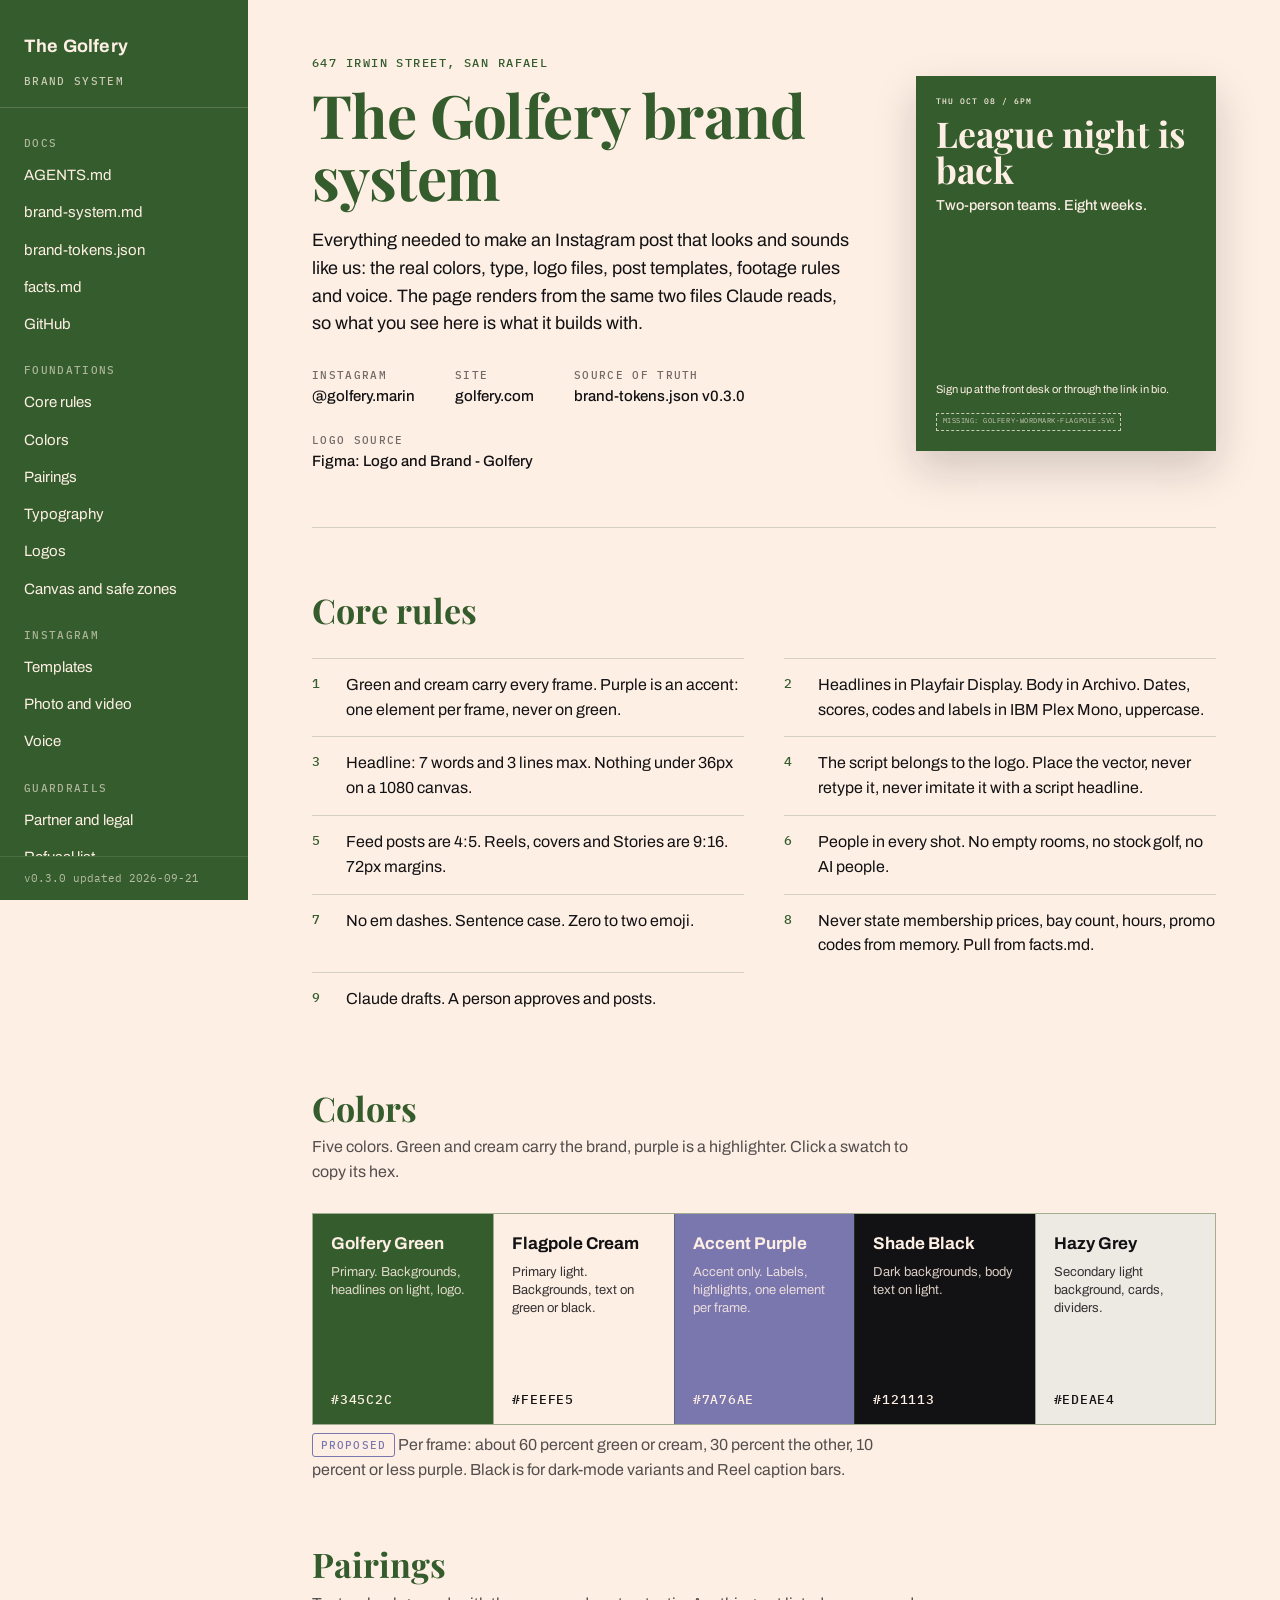
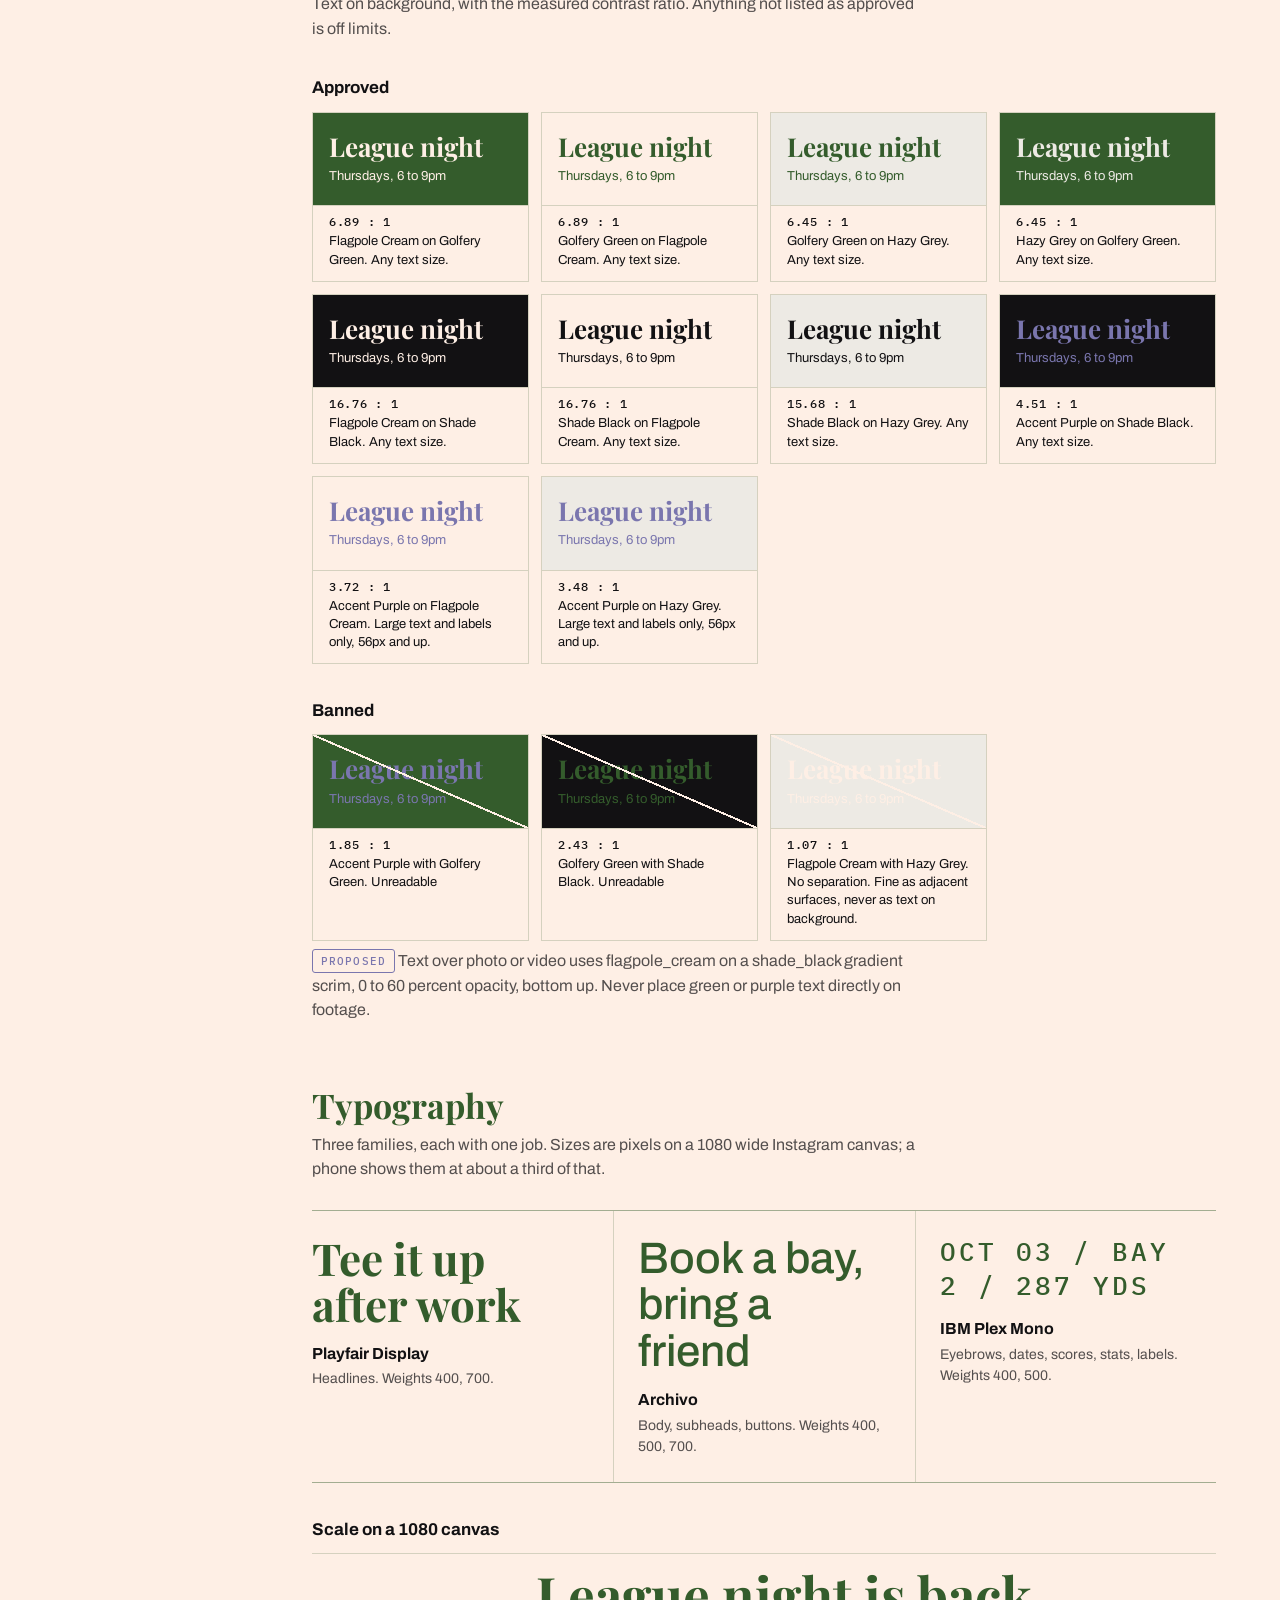
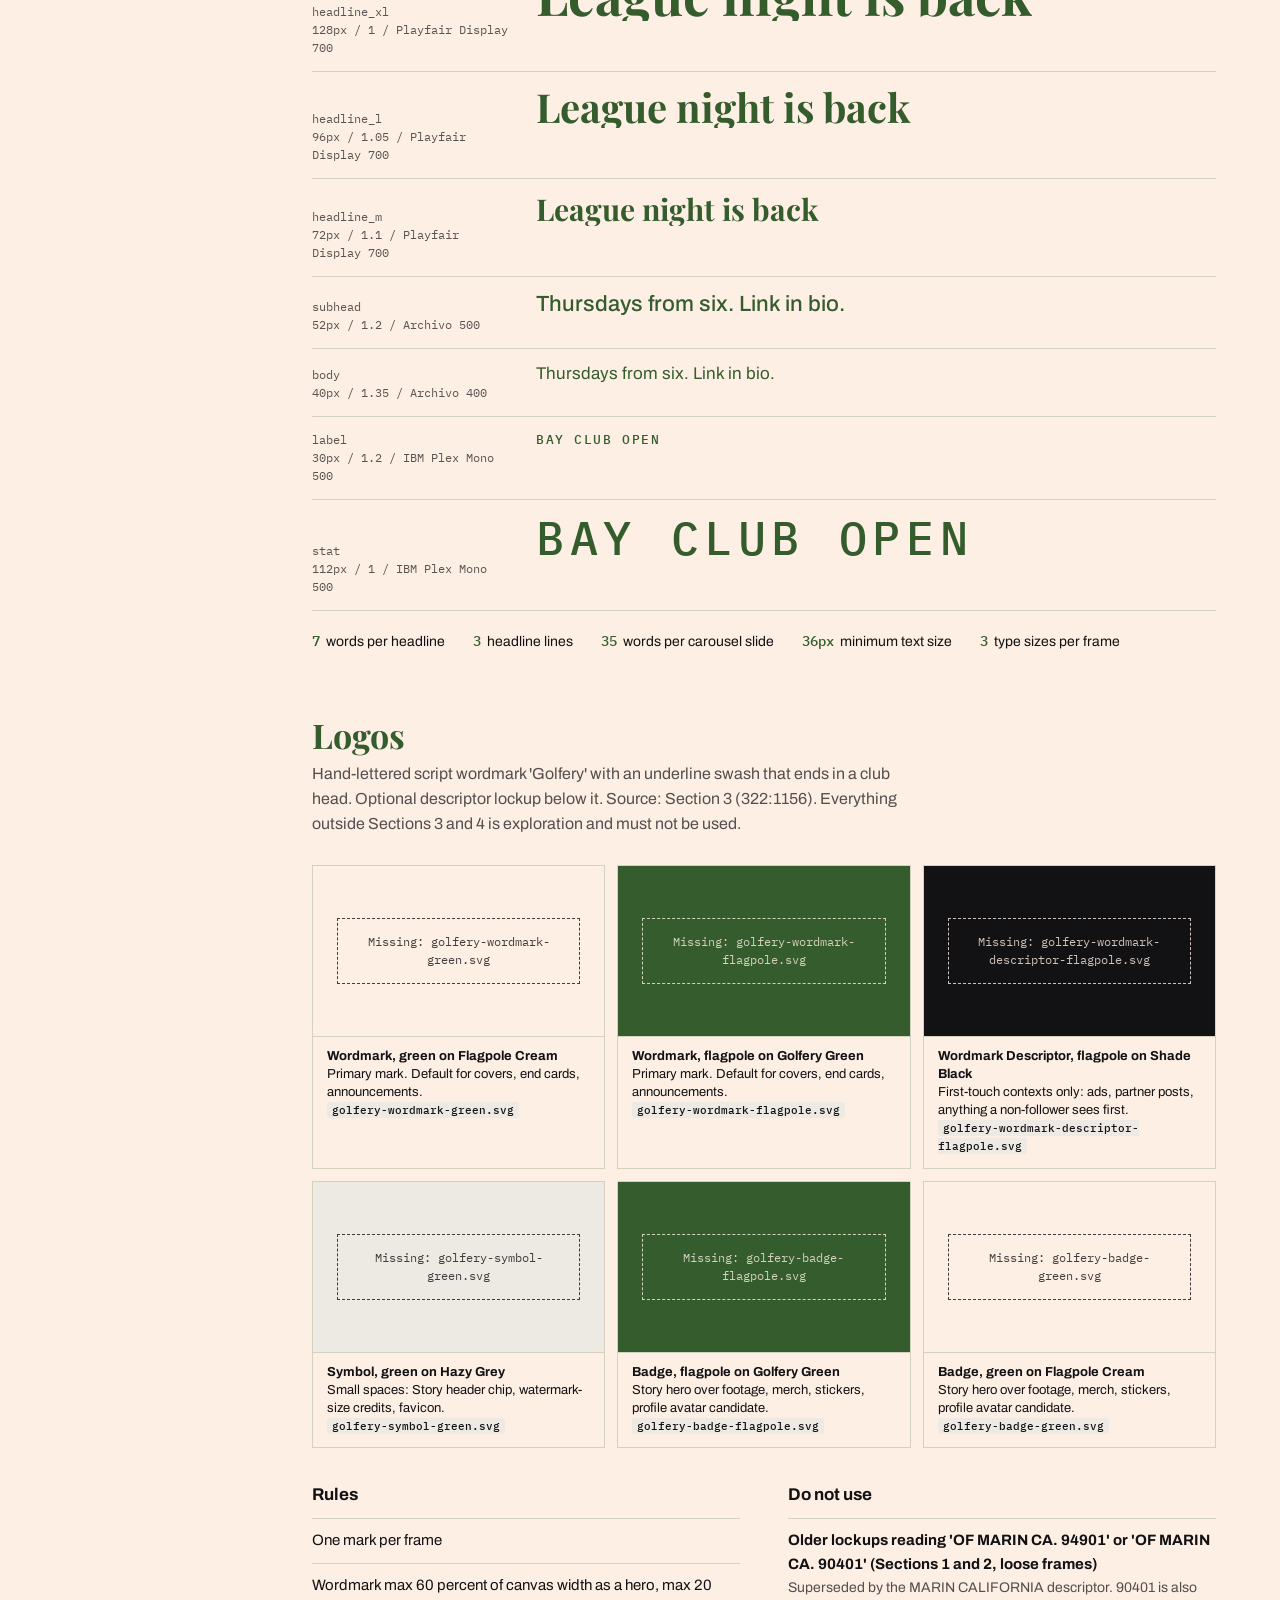
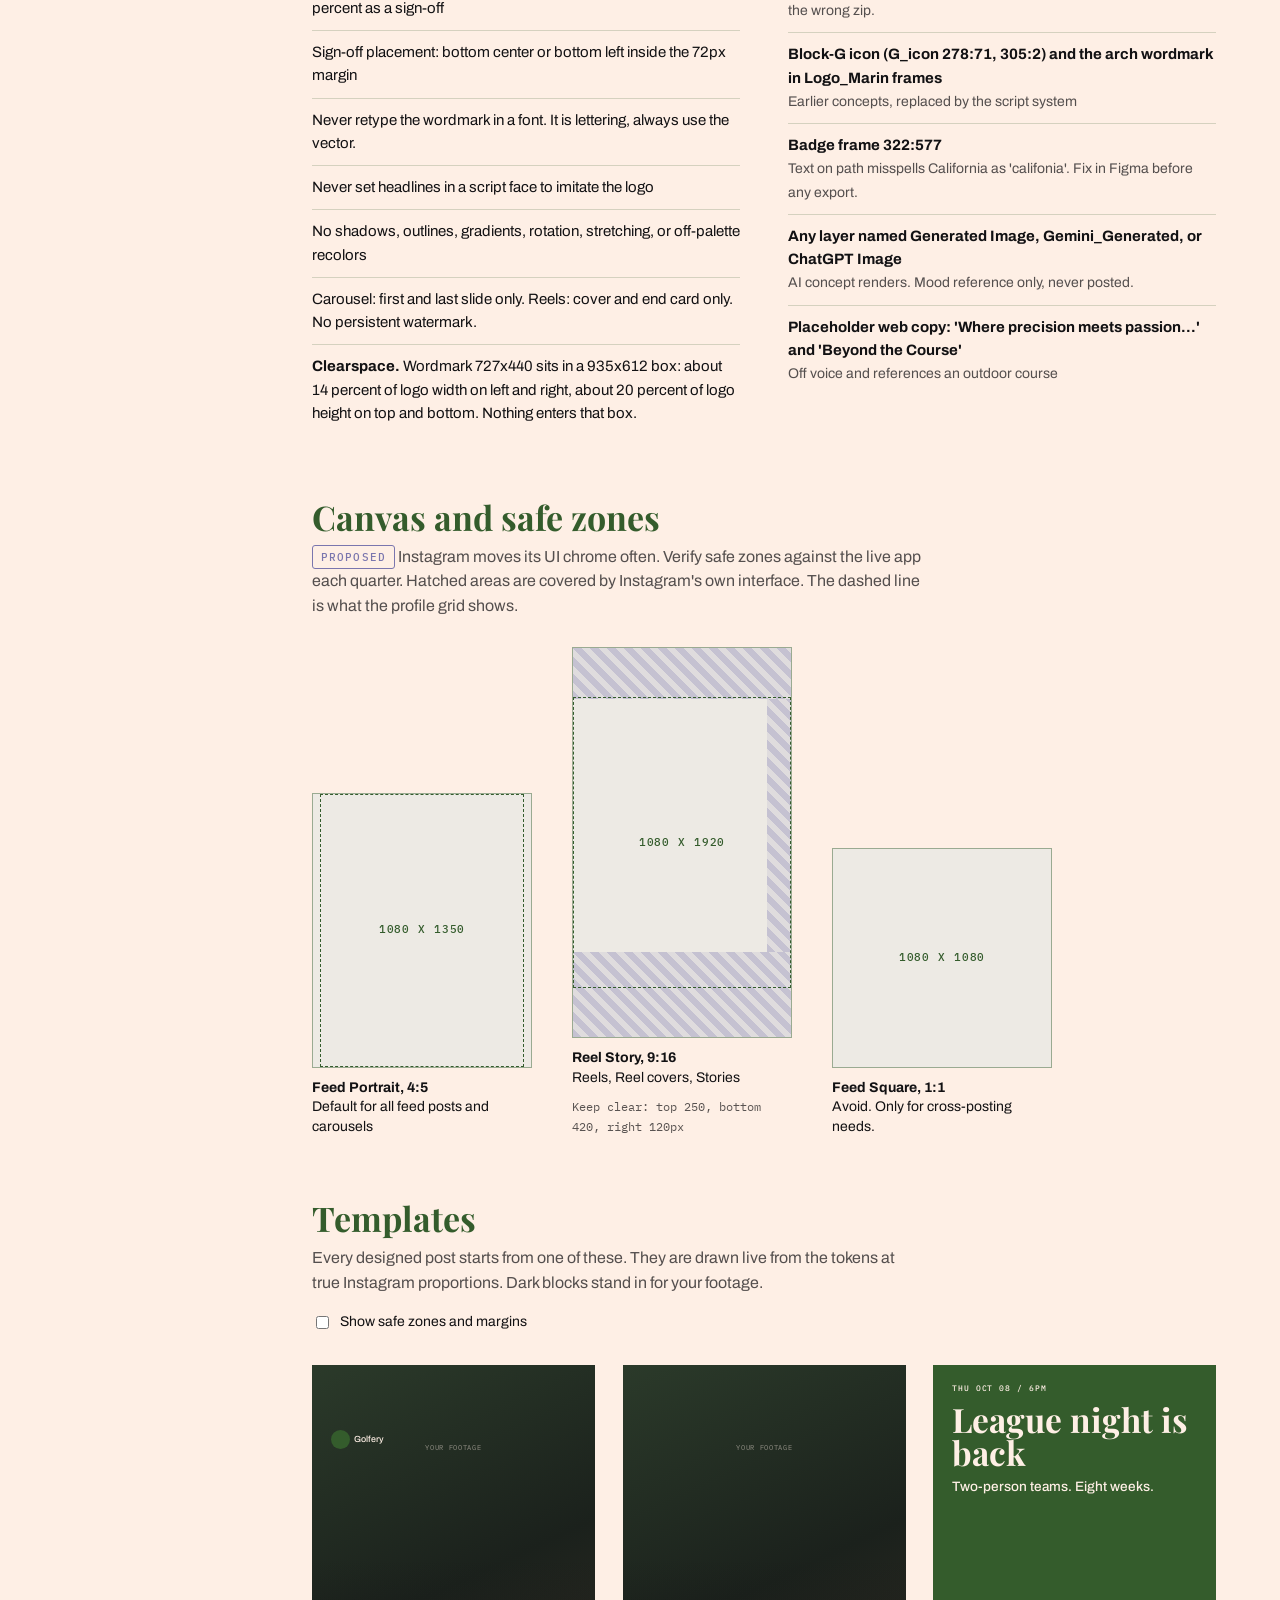
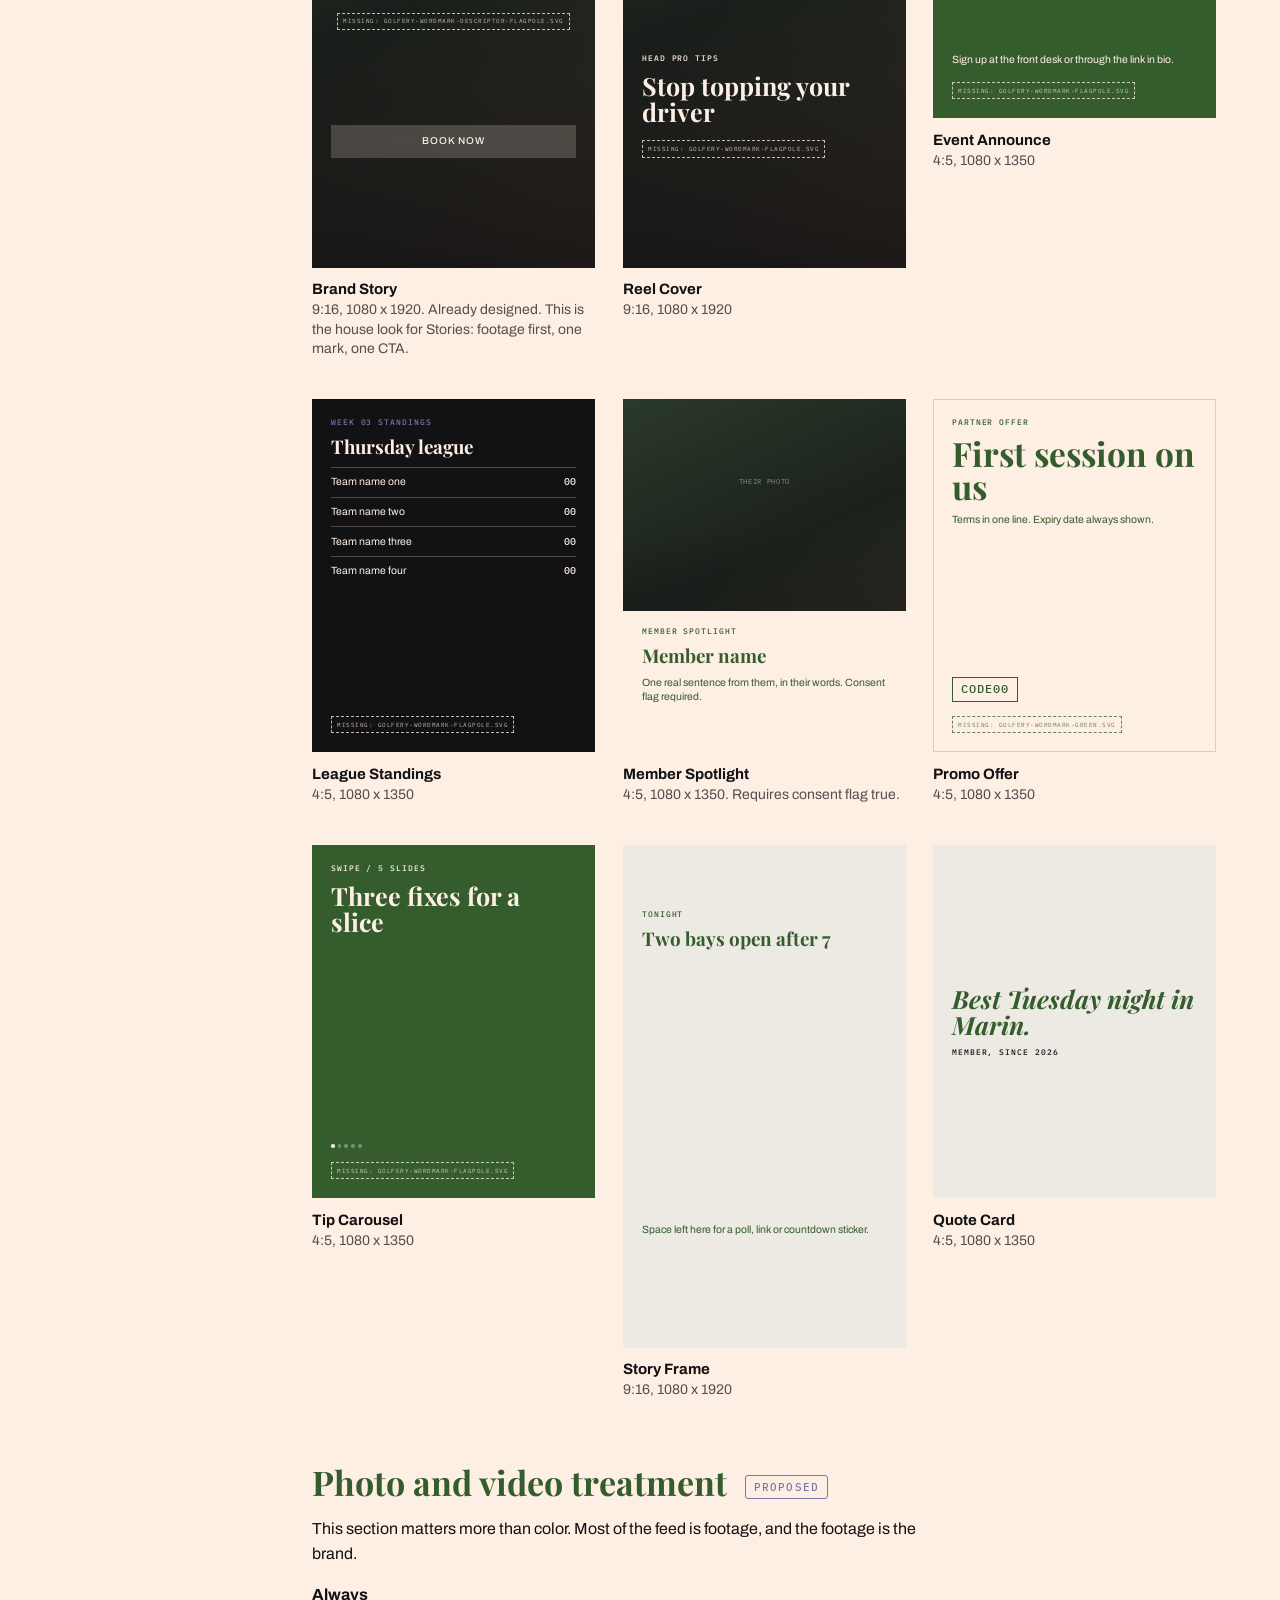
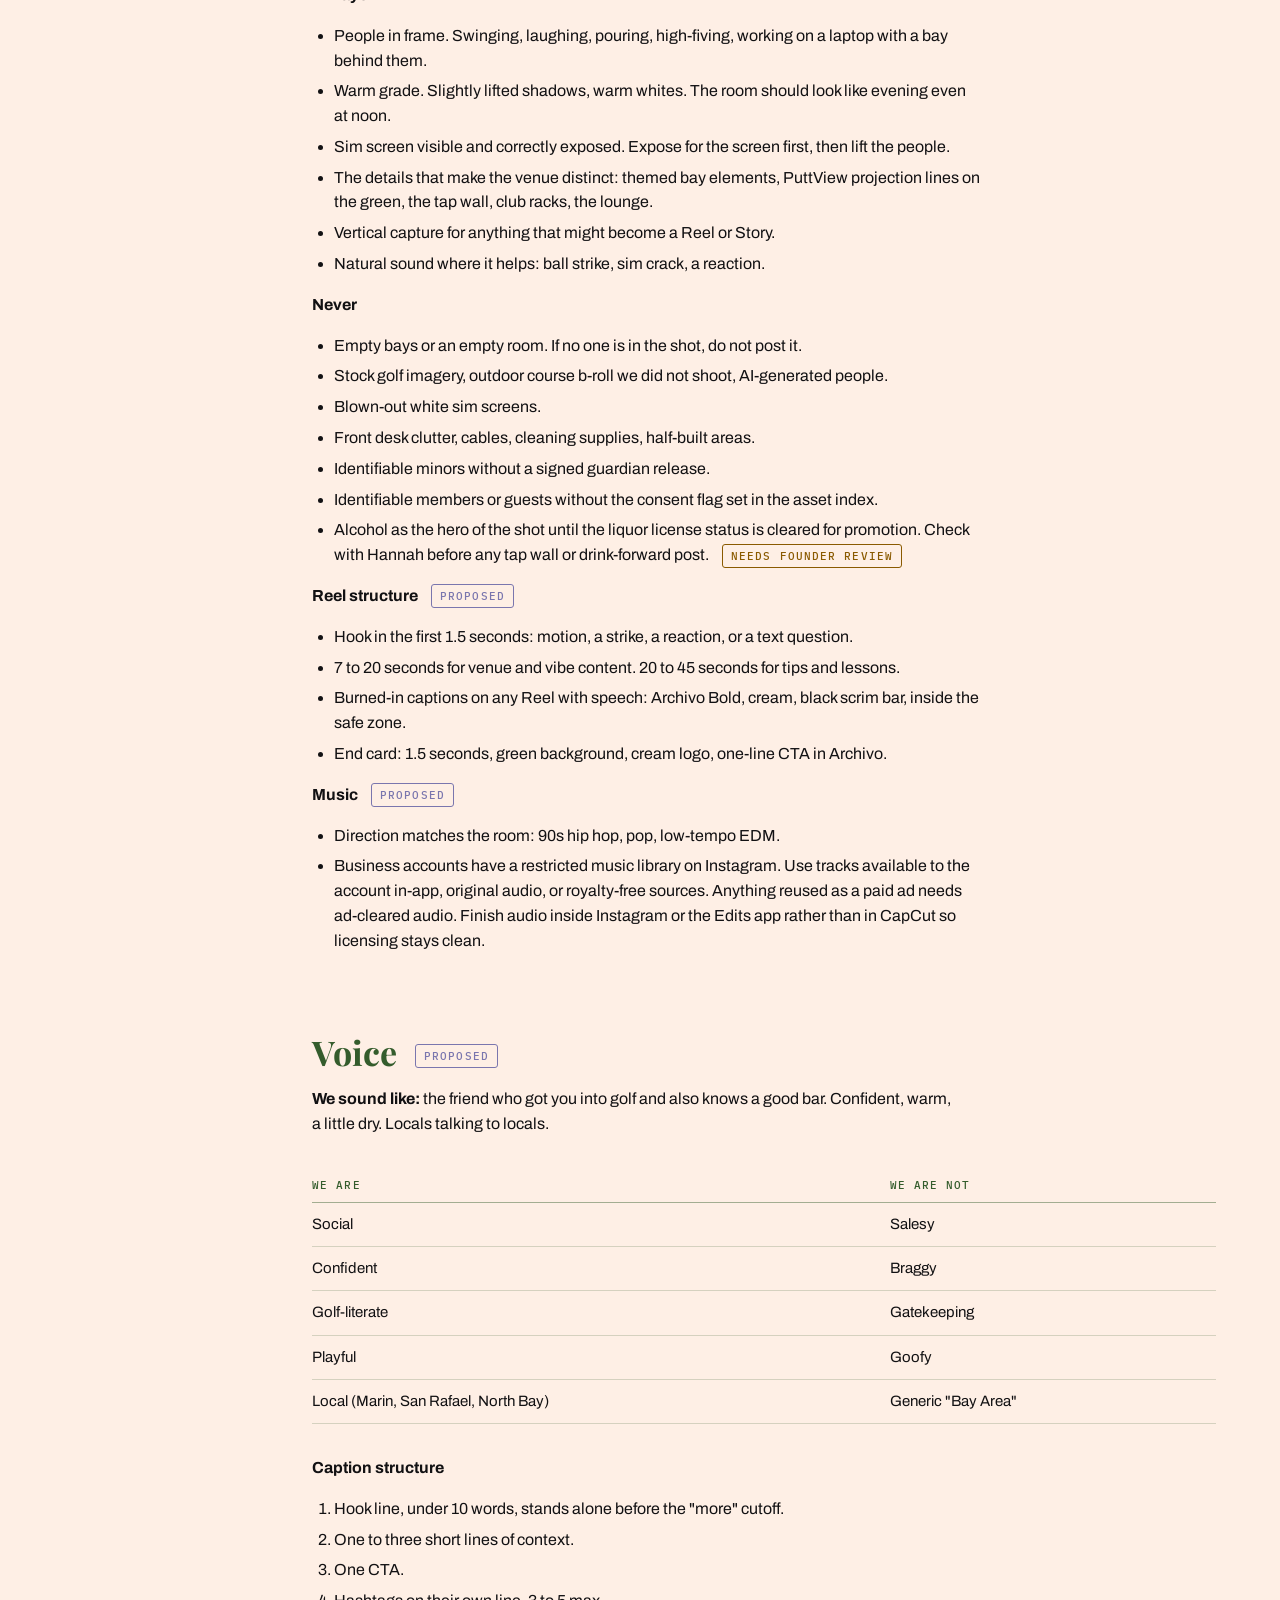
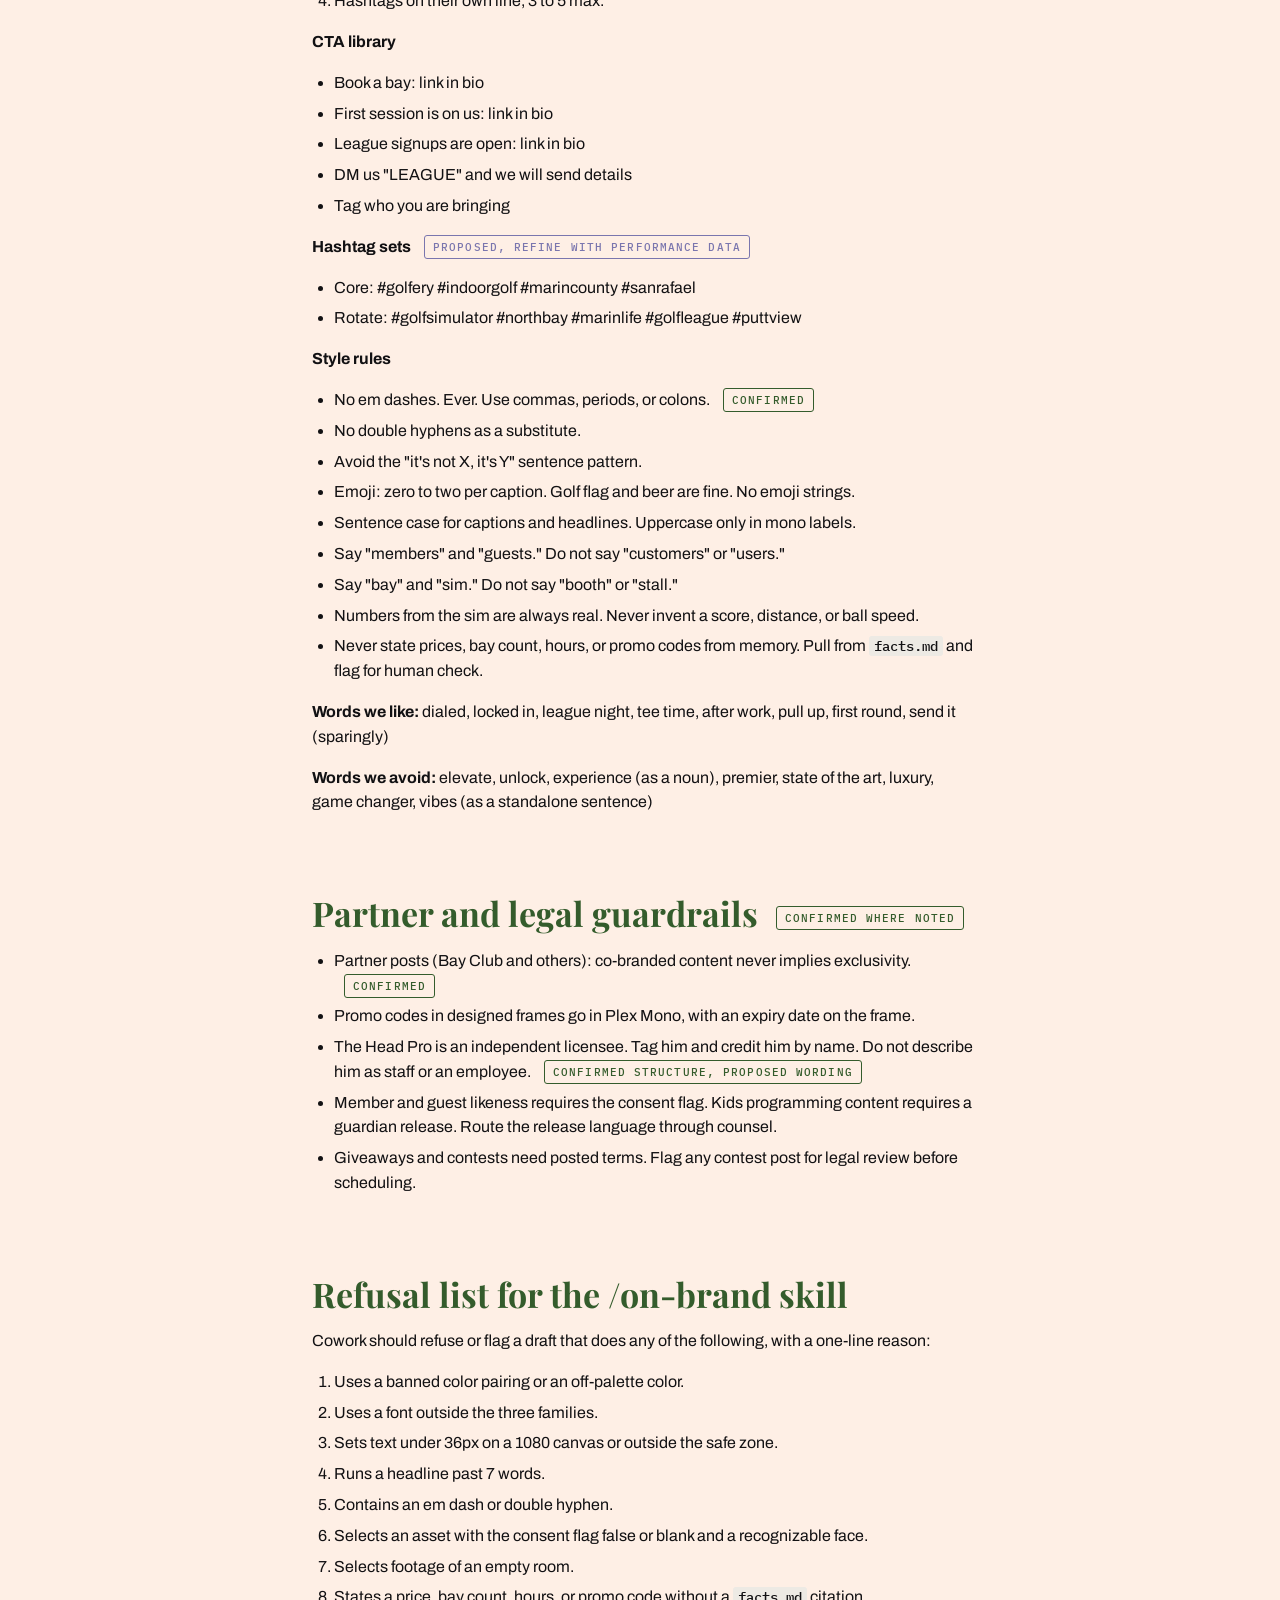
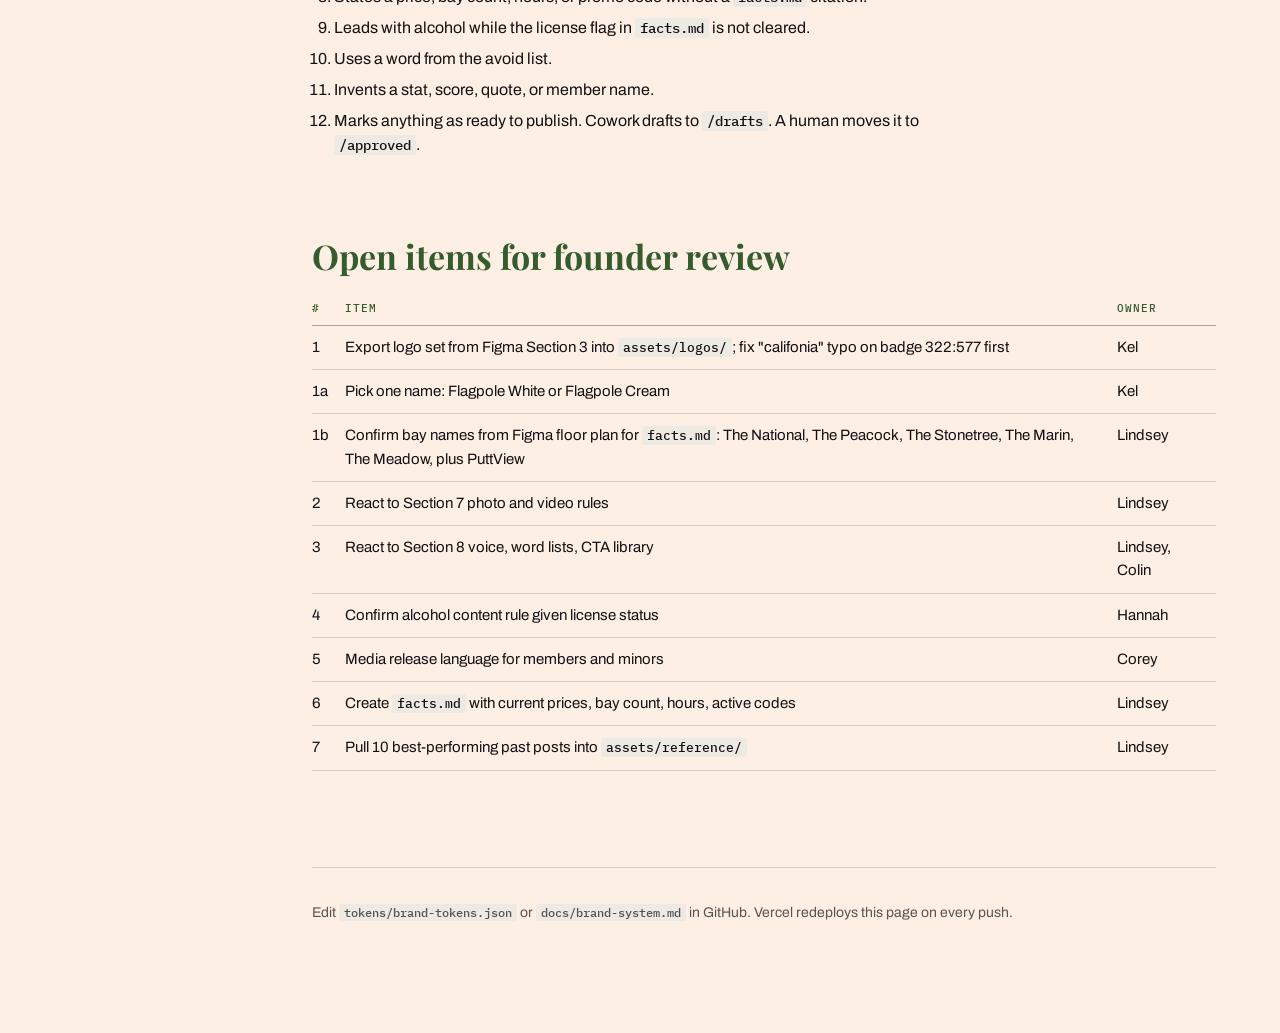
==== index.html @ f8495b66 "Add Golfery brand system site Static, no-build brand page plus the source-of-truth files it renders " ====
<!doctype html>
<html lang="en">
<head>
  <meta charset="utf-8">
  <meta name="viewport" content="width=device-width, initial-scale=1">
  <title>The Golfery Brand System</title>
  <meta name="description" content="Colors, type, logos, Instagram templates, photo rules and voice for The Golfery. Built for the team and for Claude.">
  <meta name="robots" content="noindex">
  <link rel="preconnect" href="https://fonts.googleapis.com">
  <link rel="preconnect" href="https://fonts.gstatic.com" crossorigin>
  <link href="https://fonts.googleapis.com/css2?family=Archivo:wght@400;500;700&family=IBM+Plex+Mono:wght@400;500&family=Playfair+Display:ital,wght@0,400;0,700;1,400;1,700&display=swap" rel="stylesheet">
  <link rel="stylesheet" href="site/site.css">
</head>
<body>
<div class="app">

  <nav class="nav" id="nav" aria-label="Contents">
    <a class="nav__brand" href="#top">
      <span class="nav__logo" id="nav-logo"></span>
      <span class="nav__sub">Brand system</span>
    </a>
    <div class="nav__scroll">
      <p class="nav__group">Docs</p>
      <a class="nav__item" href="AGENTS.md" target="_blank" rel="noopener">AGENTS.md</a>
      <a class="nav__item" href="docs/brand-system.md" target="_blank" rel="noopener">brand-system.md</a>
      <a class="nav__item" href="tokens/brand-tokens.json" target="_blank" rel="noopener">brand-tokens.json</a>
      <a class="nav__item" href="facts.md" target="_blank" rel="noopener">facts.md</a>
      <a class="nav__item" id="nav-github" href="#" target="_blank" rel="noopener" hidden>GitHub</a>

      <p class="nav__group">Foundations</p>
      <a class="nav__item" href="#rules">Core rules</a>
      <a class="nav__item" href="#colors">Colors</a>
      <a class="nav__item" href="#pairings">Pairings</a>
      <a class="nav__item" href="#typography">Typography</a>
      <a class="nav__item" href="#logos">Logos</a>
      <a class="nav__item" href="#layout">Canvas and safe zones</a>

      <p class="nav__group">Instagram</p>
      <a class="nav__item" href="#templates">Templates</a>
      <a class="nav__item" href="#photo">Photo and video</a>
      <a class="nav__item" href="#voice">Voice</a>

      <p class="nav__group">Guardrails</p>
      <a class="nav__item" href="#legal">Partner and legal</a>
      <a class="nav__item" href="#refusals">Refusal list</a>
      <a class="nav__item" href="#open">Open items</a>
    </div>
    <p class="nav__foot" id="nav-version"></p>
  </nav>

  <button class="nav-toggle" type="button" aria-controls="nav" aria-expanded="false" id="nav-toggle">Contents</button>

  <main class="main" id="top">

    <header class="hero">
      <div class="hero__text">
        <p class="eyebrow">647 Irwin Street, San Rafael</p>
        <h1>The Golfery brand system</h1>
        <p class="hero__lede">Everything needed to make an Instagram post that looks and sounds like us: the real colors, type, logo files, post templates, footage rules and voice. The page renders from the same two files Claude reads, so what you see here is what it builds with.</p>
        <dl class="hero__facts" id="hero-facts"></dl>
      </div>
      <div class="hero__frame" id="hero-frame" aria-label="Example event announcement post"></div>
    </header>

    <section class="section" id="rules">
      <h2>Core rules</h2>
      <ol class="rules" id="rules-list"></ol>
    </section>

    <section class="section" id="colors">
      <div class="section__head">
        <h2>Colors</h2>
        <p class="note">Five colors. Green and cream carry the brand, purple is a highlighter. Click a swatch to copy its hex.</p>
      </div>
      <div class="swatches" id="swatches"></div>
      <p class="note" id="color-ratio"></p>
    </section>

    <section class="section" id="pairings">
      <div class="section__head">
        <h2>Pairings</h2>
        <p class="note">Text on background, with the measured contrast ratio. Anything not listed as approved is off limits.</p>
      </div>
      <h3>Approved</h3>
      <div class="pairs" id="pairs-ok"></div>
      <h3>Banned</h3>
      <div class="pairs" id="pairs-no"></div>
      <p class="note" id="on-photo"></p>
    </section>

    <section class="section" id="typography">
      <div class="section__head">
        <h2>Typography</h2>
        <p class="note">Three families, each with one job. Sizes are pixels on a 1080 wide Instagram canvas; a phone shows them at about a third of that.</p>
      </div>
      <div class="families" id="families"></div>
      <h3>Scale on a 1080 canvas</h3>
      <div class="scale" id="type-scale"></div>
      <ul class="limits" id="type-limits"></ul>
    </section>

    <section class="section" id="logos">
      <div class="section__head">
        <h2>Logos</h2>
        <p class="note" id="logo-desc"></p>
      </div>
      <div class="logo-grid" id="logo-grid"></div>
      <div class="two-col">
        <div>
          <h3>Rules</h3>
          <ul class="plain" id="logo-rules"></ul>
        </div>
        <div>
          <h3>Do not use</h3>
          <ul class="plain plain--no" id="logo-dont"></ul>
        </div>
      </div>
    </section>

    <section class="section" id="layout">
      <div class="section__head">
        <h2>Canvas and safe zones</h2>
        <p class="note" id="layout-note"></p>
      </div>
      <div class="canvases" id="canvases"></div>
    </section>

    <section class="section" id="templates">
      <div class="section__head">
        <h2>Templates</h2>
        <p class="note">Every designed post starts from one of these. They are drawn live from the tokens at true Instagram proportions. Dark blocks stand in for your footage.</p>
        <label class="switch"><input type="checkbox" id="toggle-safe"> Show safe zones and margins</label>
      </div>
      <div class="templates" id="template-grid"></div>
    </section>

    <section class="section md" id="photo"></section>
    <section class="section md" id="voice"></section>
    <section class="section md" id="legal"></section>
    <section class="section md" id="refusals"></section>
    <section class="section md" id="open"></section>

    <footer class="foot">
      <p>Edit <code>tokens/brand-tokens.json</code> or <code>docs/brand-system.md</code> in GitHub. Vercel redeploys this page on every push.</p>
    </footer>
  </main>
</div>

<div class="toast" id="toast" role="status" hidden></div>

<script src="site/config.js"></script>
<script src="site/md.js"></script>
<script src="site/app.js"></script>
</body>
</html>
---- site/site.css ----
/* Golfery brand site. Page chrome only. Brand values are injected from tokens/brand-tokens.json by app.js */
:root {
  --green: #345C2C;
  --cream: #FEEFE5;
  --purple: #7A76AE;
  --black: #121113;
  --grey: #EDEAE4;
  --rule: rgb(52 92 44 / 0.2);
  --rule-strong: rgb(52 92 44 / 0.45);
  --display: "Playfair Display", Georgia, serif;
  --body: "Archivo", Helvetica, Arial, sans-serif;
  --mono: "IBM Plex Mono", Menlo, monospace;
  --nav-w: 248px;
}

* { box-sizing: border-box; }
[hidden] { display: none !important; }
html { scroll-behavior: smooth; scroll-padding-top: 24px; }
@media (prefers-reduced-motion: reduce) { html { scroll-behavior: auto; } }

body {
  margin: 0;
  background: var(--cream);
  color: var(--black);
  font: 400 16px/1.55 var(--body);
  -webkit-font-smoothing: antialiased;
}

a { color: var(--green); text-underline-offset: 3px; }
a:focus-visible, button:focus-visible, input:focus-visible { outline: 2px solid var(--purple); outline-offset: 2px; }
code { font: 500 0.86em var(--mono); background: var(--grey); padding: 1px 5px; border-radius: 3px; }

h1, h2 { font-family: var(--display); font-weight: 700; color: var(--green); margin: 0; }
h1 { font-size: clamp(38px, 5vw, 60px); line-height: 1.02; letter-spacing: -0.01em; }
h2 { font-size: 34px; line-height: 1.1; }
h3 { font: 700 17px/1.3 var(--body); margin: 36px 0 12px; }

.eyebrow, .label {
  font: 500 12px/1.2 var(--mono);
  letter-spacing: 0.12em;
  text-transform: uppercase;
  color: var(--green);
  margin: 0 0 14px;
}
.note { color: rgb(18 17 19 / 0.72); max-width: 68ch; margin: 8px 0 0; }

/* Shell */
.app { display: grid; grid-template-columns: var(--nav-w) minmax(0, 1fr); min-height: 100vh; }

.nav {
  position: sticky; top: 0; height: 100vh;
  background: var(--green); color: var(--cream);
  display: flex; flex-direction: column;
  padding: 24px 0 0;
}
.nav__brand { display: block; padding: 0 24px 20px; color: inherit; text-decoration: none; border-bottom: 1px solid rgb(254 239 229 / 0.18); }
.nav__logo { display: block; height: 44px; }
.nav__logo img { height: 100%; width: auto; display: block; }
.nav__logo-fallback { font: 700 18px/44px var(--body); letter-spacing: 0.01em; }
.nav__sub { display: block; font: 500 11px/1 var(--mono); letter-spacing: 0.12em; text-transform: uppercase; opacity: 0.75; margin-top: 8px; }
.nav__scroll { overflow-y: auto; padding: 8px 12px 24px; flex: 1; }
.nav__group { font: 500 11px/1 var(--mono); letter-spacing: 0.12em; text-transform: uppercase; opacity: 0.6; margin: 22px 12px 8px; }
.nav__item { display: block; padding: 7px 12px; border-radius: 4px; color: inherit; text-decoration: none; font-size: 15px; }
.nav__item:hover { background: rgb(254 239 229 / 0.1); }
.nav__item.is-active { background: var(--cream); color: var(--green); font-weight: 500; }
.nav__foot { margin: 0; padding: 14px 24px; font: 400 11px/1.4 var(--mono); opacity: 0.65; border-top: 1px solid rgb(254 239 229 / 0.18); }

.nav-toggle { display: none; }

.main { padding: 56px clamp(24px, 5vw, 72px) 96px; max-width: 1240px; width: 100%; }

/* Hero */
.hero { display: grid; grid-template-columns: minmax(0, 1fr) minmax(220px, 300px); gap: clamp(32px, 5vw, 72px); align-items: center; padding-bottom: 56px; border-bottom: 1px solid var(--rule); }
.hero__lede { font-size: 18px; line-height: 1.55; max-width: 60ch; margin: 20px 0 0; }
.hero__facts { display: flex; flex-wrap: wrap; gap: 28px 40px; margin: 32px 0 0; }
.hero__facts div { min-width: 0; }
.hero__facts dt { font: 500 11px/1 var(--mono); letter-spacing: 0.12em; text-transform: uppercase; color: rgb(18 17 19 / 0.6); }
.hero__facts dd { margin: 6px 0 0; font: 500 15px/1.3 var(--body); }
.hero__frame { box-shadow: 0 18px 40px rgb(18 17 19 / 0.18); }

.section { padding: 64px 0 0; }
.section__head { margin-bottom: 28px; }

/* Rules */
.rules { list-style: none; counter-reset: r; margin: 28px 0 0; padding: 0; display: grid; grid-template-columns: repeat(auto-fit, minmax(280px, 1fr)); gap: 0 40px; }
.rules li { counter-increment: r; display: grid; grid-template-columns: 34px 1fr; padding: 14px 0; border-top: 1px solid var(--rule); }
.rules li::before { content: counter(r); font: 500 13px/1.7 var(--mono); color: var(--green); }

/* Swatches */
.swatches { display: grid; grid-template-columns: repeat(5, minmax(0, 1fr)); border: 1px solid var(--rule-strong); }
.swatch { all: unset; cursor: pointer; display: flex; flex-direction: column; justify-content: space-between; min-height: 210px; padding: 18px; box-sizing: border-box; }
.swatch + .swatch { border-left: 1px solid var(--rule-strong); }
.swatch__name { font: 700 17px/1.2 var(--body); }
.swatch__role { font-size: 13px; line-height: 1.4; opacity: 0.85; margin-top: 6px; }
.swatch__hex { font: 500 13px/1 var(--mono); letter-spacing: 0.06em; }
.swatch:hover .swatch__hex { text-decoration: underline; }

/* Pairings */
.pairs { display: grid; grid-template-columns: repeat(auto-fill, minmax(210px, 1fr)); gap: 12px; }
.pair { border: 1px solid var(--rule); }
.pair__demo { padding: 20px 16px; font: 700 26px/1.1 var(--display); }
.pair__demo small { display: block; font: 400 13px/1.4 var(--body); margin-top: 6px; }
.pair__meta { padding: 10px 16px 12px; font-size: 13px; line-height: 1.4; background: var(--cream); border-top: 1px solid var(--rule); }
.pair__ratio { font: 500 12px/1 var(--mono); letter-spacing: 0.06em; display: block; margin-bottom: 4px; }
.pair--no .pair__demo { position: relative; }
.pair--no .pair__demo::after { content: ""; position: absolute; inset: 0; background: linear-gradient(to top right, transparent calc(50% - 1px), var(--cream) calc(50% - 1px), var(--cream) calc(50% + 1px), transparent calc(50% + 1px)); }

/* Type */
.families { display: grid; grid-template-columns: repeat(auto-fit, minmax(240px, 1fr)); border-top: 1px solid var(--rule-strong); border-bottom: 1px solid var(--rule-strong); }
.family { padding: 24px 24px 24px 0; }
.family + .family { padding-left: 24px; border-left: 1px solid var(--rule); }
.family__sample { font-size: 44px; line-height: 1.05; color: var(--green); margin: 0 0 14px; overflow-wrap: anywhere; }
.family__name { font-weight: 700; margin: 0; }
.family__role { font-size: 14px; margin: 2px 0 0; color: rgb(18 17 19 / 0.72); }
.scale { border-top: 1px solid var(--rule); }
.scale__row { display: grid; grid-template-columns: 200px minmax(0, 1fr); gap: 24px; align-items: baseline; padding: 14px 0; border-bottom: 1px solid var(--rule); }
.scale__meta { font: 400 12px/1.5 var(--mono); color: rgb(18 17 19 / 0.7); }
.scale__sample { white-space: nowrap; overflow: hidden; text-overflow: ellipsis; color: var(--green); }
.limits { margin: 20px 0 0; padding: 0; list-style: none; display: flex; flex-wrap: wrap; gap: 8px 28px; font-size: 14px; }
.limits b { font: 500 14px var(--mono); color: var(--green); margin-right: 6px; }

/* Logos */
.logo-grid { display: grid; grid-template-columns: repeat(auto-fill, minmax(240px, 1fr)); gap: 12px; }
.logo-tile { border: 1px solid var(--rule); display: flex; flex-direction: column; }
.logo-tile__art { height: 170px; display: grid; place-items: center; padding: 24px; }
.logo-tile__art img { max-width: 100%; max-height: 100%; }
.logo-tile__missing { font: 400 12px/1.5 var(--mono); text-align: center; opacity: 0.8; border: 1px dashed currentColor; padding: 14px 12px; width: 100%; overflow-wrap: anywhere; }
.logo-tile__meta { padding: 10px 14px 12px; font-size: 13px; line-height: 1.4; border-top: 1px solid var(--rule); background: var(--cream); flex: 1; }
.logo-tile__meta b { display: block; }
.two-col { display: grid; grid-template-columns: repeat(auto-fit, minmax(300px, 1fr)); gap: 0 48px; }
.plain { margin: 0; padding: 0; list-style: none; font-size: 15px; }
.plain li { padding: 10px 0; border-top: 1px solid var(--rule); }
.plain--no li b { display: block; }
.plain--no li span { color: rgb(18 17 19 / 0.72); font-size: 14px; }

/* Canvases */
.canvases { display: flex; flex-wrap: wrap; gap: 40px; align-items: flex-end; }
.canvas { width: 220px; }
.canvas__box { position: relative; background: var(--grey); border: 1px solid var(--rule-strong); }
.canvas__zone { position: absolute; background: repeating-linear-gradient(45deg, rgb(122 118 174 / 0.35) 0 6px, rgb(122 118 174 / 0.12) 6px 12px); }
.canvas__crop { position: absolute; border: 1.5px dashed var(--green); }
.canvas__tag { position: absolute; left: 50%; top: 50%; transform: translate(-50%, -50%); font: 500 11px/1.4 var(--mono); letter-spacing: 0.08em; text-transform: uppercase; color: var(--green); text-align: center; width: 80%; }
.canvas__cap { margin: 10px 0 0; font-size: 14px; line-height: 1.4; }
.canvas__cap b { display: block; }
.canvas__cap span { font: 400 12px var(--mono); color: rgb(18 17 19 / 0.7); }

/* Templates: everything inside .ig is sized in --u, where 1080 * --u = frame width */
.switch { display: inline-flex; gap: 8px; align-items: center; margin-top: 16px; font-size: 14px; cursor: pointer; }
.templates { display: grid; grid-template-columns: repeat(auto-fill, minmax(230px, 1fr)); gap: 40px 28px; align-items: start; }
.tpl__cap { margin: 12px 0 0; font-size: 14px; line-height: 1.4; }
.tpl__cap b { display: block; font-size: 15px; }
.tpl__cap span { color: rgb(18 17 19 / 0.72); }

.ig-wrap { container-type: inline-size; width: 100%; }
.ig { --u: calc(100cqw / 1080); position: relative; overflow: hidden; width: 100%; font-family: var(--body); display: flex; flex-direction: column; padding: calc(72 * var(--u)); }
.ig--45 { aspect-ratio: 1080 / 1350; }
.ig--916 { aspect-ratio: 1080 / 1920; }
.ig--green { background: var(--green); color: var(--cream); }
.ig--cream { background: var(--cream); color: var(--green); outline: 1px solid var(--rule); outline-offset: -1px; }
.ig--grey { background: var(--grey); color: var(--black); }
.ig--black { background: var(--black); color: var(--cream); }
.ig--footage { color: var(--cream); background: linear-gradient(to top, rgb(18 17 19 / 0.78), rgb(18 17 19 / 0) 62%), linear-gradient(155deg, #2b3a2a 0%, #1b211c 45%, #3d3328 100%); }
.ig__stand-in { position: absolute; top: calc(300 * var(--u)); left: 0; right: 0; text-align: center; font: 400 calc(26 * var(--u))/1.3 var(--mono); letter-spacing: 0.1em; text-transform: uppercase; opacity: 0.5; }
.ig__label { font: 500 calc(30 * var(--u))/1.2 var(--mono); letter-spacing: 0.12em; text-transform: uppercase; margin: 0; }
.ig__label--purple { color: var(--purple); }
.ig__h { font-family: var(--display); font-weight: 700; margin: 0; }
.ig__h--xl { font-size: calc(128 * var(--u)); line-height: 1.0; }
.ig__h--l { font-size: calc(96 * var(--u)); line-height: 1.05; }
.ig__h--m { font-size: calc(72 * var(--u)); line-height: 1.1; }
.ig__sub { font: 500 calc(52 * var(--u))/1.2 var(--body); margin: 0; }
.ig__body { font: 400 calc(40 * var(--u))/1.35 var(--body); margin: 0; }
.ig__stat { font: 500 calc(40 * var(--u))/1 var(--mono); }
.ig__gap { height: calc(36 * var(--u)); flex: none; }
.ig__push { flex: 1; }
.ig__logo { height: calc(86 * var(--u)); display: flex; align-items: flex-end; }
.ig__logo img { height: 100%; width: auto; }
.ig__logo-missing { font: 400 calc(24 * var(--u))/1.3 var(--mono); letter-spacing: 0.08em; text-transform: uppercase; border: calc(2 * var(--u)) dashed currentColor; padding: calc(14 * var(--u)) calc(20 * var(--u)); opacity: 0.75; }
.ig__hero-mark { align-self: center; margin: auto 0; text-align: center; }
.ig__hero-mark .ig__logo { height: calc(330 * var(--u)); justify-content: center; }
.ig__cta { align-self: stretch; text-align: center; font: 500 calc(38 * var(--u))/1 var(--body); letter-spacing: 0.08em; text-transform: uppercase; padding: calc(44 * var(--u)) 0; background: rgb(254 239 229 / 0.2); backdrop-filter: blur(6px); }
.ig__chip { display: flex; align-items: center; gap: calc(18 * var(--u)); font: 500 calc(34 * var(--u))/1 var(--body); }
.ig__chip i { width: calc(72 * var(--u)); height: calc(72 * var(--u)); border-radius: 50%; background: var(--green); display: block; }
.ig__rows { display: grid; gap: 0; margin: 0; padding: 0; list-style: none; }
.ig__rows li { display: flex; justify-content: space-between; align-items: baseline; padding: calc(24 * var(--u)) 0; border-top: calc(2 * var(--u)) solid rgb(254 239 229 / 0.25); font-size: calc(40 * var(--u)); }
.ig__panel { position: absolute; left: 0; right: 0; bottom: 0; height: 40%; background: var(--cream); color: var(--green); padding: calc(60 * var(--u)) calc(72 * var(--u)); display: flex; flex-direction: column; }
.ig__code { align-self: flex-start; font: 500 calc(44 * var(--u))/1 var(--mono); letter-spacing: 0.1em; border: calc(3 * var(--u)) solid currentColor; padding: calc(22 * var(--u)) calc(30 * var(--u)); }
.ig__dots { display: flex; gap: calc(12 * var(--u)); }
.ig__dots i { width: calc(14 * var(--u)); height: calc(14 * var(--u)); border-radius: 50%; background: currentColor; opacity: 0.35; }
.ig__dots i:first-child { opacity: 1; }

.ig__overlay { position: absolute; inset: 0; pointer-events: none; display: none; }
.show-safe .ig__overlay { display: block; }
.ig__margin { position: absolute; inset: calc(72 * var(--u)); border: calc(2 * var(--u)) dashed var(--purple); }
.ig__unsafe { position: absolute; left: 0; right: 0; background: repeating-linear-gradient(45deg, rgb(122 118 174 / 0.55) 0 calc(14 * var(--u)), rgb(122 118 174 / 0.25) calc(14 * var(--u)) calc(28 * var(--u))); }

/* Rendered markdown */
.md h2 .status, .status { font: 500 11px/1 var(--mono); letter-spacing: 0.1em; text-transform: uppercase; padding: 4px 8px; border: 1px solid currentColor; border-radius: 3px; vertical-align: middle; margin-left: 10px; white-space: nowrap; }
.status--confirmed { color: var(--green); }
.status--proposed { color: var(--purple); }
.status--pending, .status--flag { color: #8a5a00; }
.md p, .md li { max-width: 72ch; }
.md ul, .md ol { padding-left: 22px; }
.md li { margin: 6px 0; }
.md table { border-collapse: collapse; width: 100%; margin: 16px 0; font-size: 15px; }
.md th { text-align: left; font: 500 11px/1.2 var(--mono); letter-spacing: 0.1em; text-transform: uppercase; color: var(--green); padding: 10px 16px 10px 0; border-bottom: 1px solid var(--rule-strong); }
.md td { padding: 10px 16px 10px 0; border-bottom: 1px solid var(--rule); vertical-align: top; }
.md .table-wrap { overflow-x: auto; }
.md hr { display: none; }

.foot { margin-top: 80px; padding-top: 20px; border-top: 1px solid var(--rule); font-size: 14px; color: rgb(18 17 19 / 0.7); }

.toast { position: fixed; left: 50%; bottom: 28px; transform: translateX(-50%); background: var(--black); color: var(--cream); font: 500 13px/1 var(--mono); letter-spacing: 0.06em; padding: 12px 16px; border-radius: 4px; z-index: 10; }

.load-error { border: 1px solid #8a5a00; color: #5c3c00; background: #fff6e0; padding: 16px 18px; margin: 0 0 32px; font-size: 15px; }

/* Small screens */
@media (max-width: 860px) {
  .app { display: block; }
  .nav { position: fixed; inset: 0 auto 0 0; width: min(86vw, 300px); transform: translateX(-100%); transition: transform 180ms ease; z-index: 20; }
  .nav.is-open { transform: none; }
  .nav-toggle { display: inline-block; position: sticky; top: 12px; margin: 12px 0 0 24px; z-index: 15; font: 500 12px/1 var(--mono); letter-spacing: 0.1em; text-transform: uppercase; background: var(--green); color: var(--cream); border: 0; padding: 12px 14px; border-radius: 4px; cursor: pointer; }
  .main { padding-top: 28px; }
  .hero { grid-template-columns: 1fr; }
  .hero__frame { max-width: 300px; }
  .swatches { grid-template-columns: 1fr 1fr; }
  .swatch { min-height: 150px; }
  .swatch + .swatch { border-left: 0; }
  .swatch:nth-child(even) { border-left: 1px solid var(--rule-strong); }
  .swatch:nth-child(n+3) { border-top: 1px solid var(--rule-strong); }
  .scale__row { grid-template-columns: 1fr; gap: 4px; }
  .family + .family { padding-left: 0; border-left: 0; border-top: 1px solid var(--rule); }
}
@media (prefers-reduced-motion: reduce) { .nav { transition: none; } }
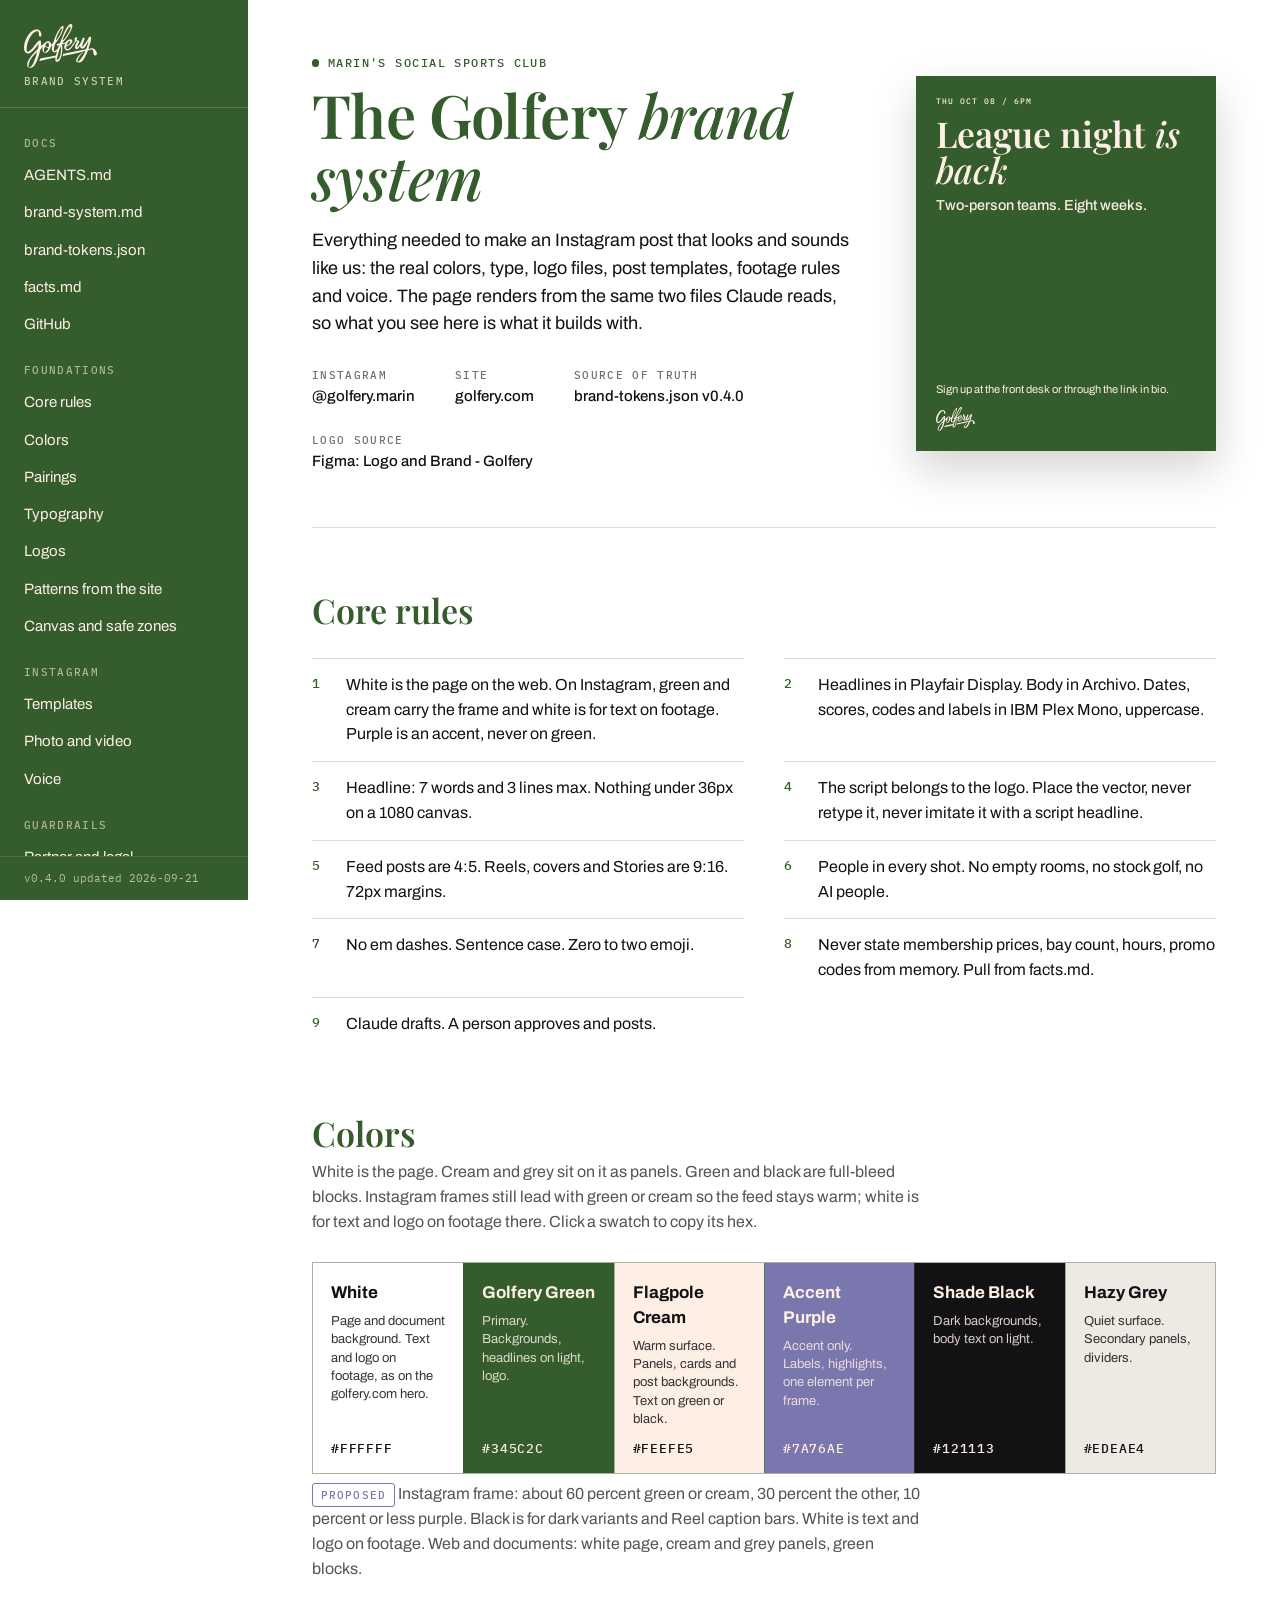
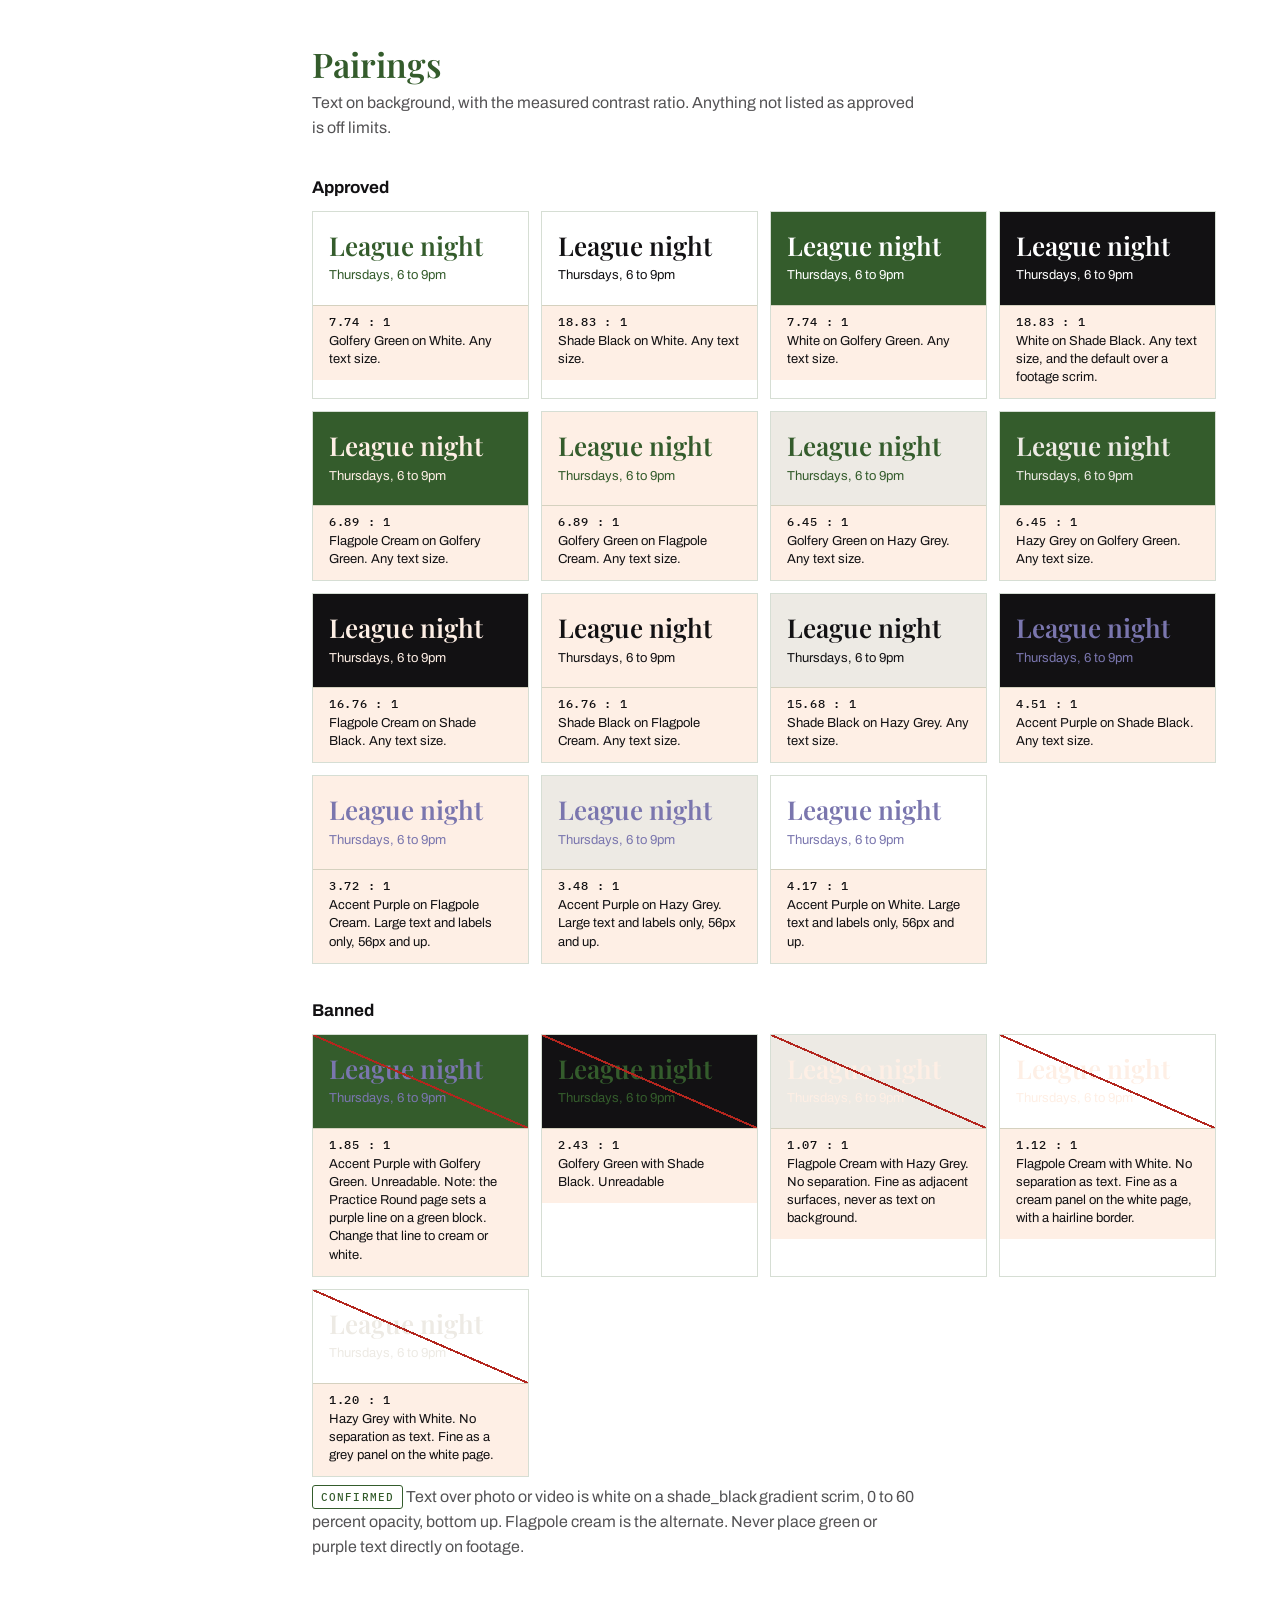
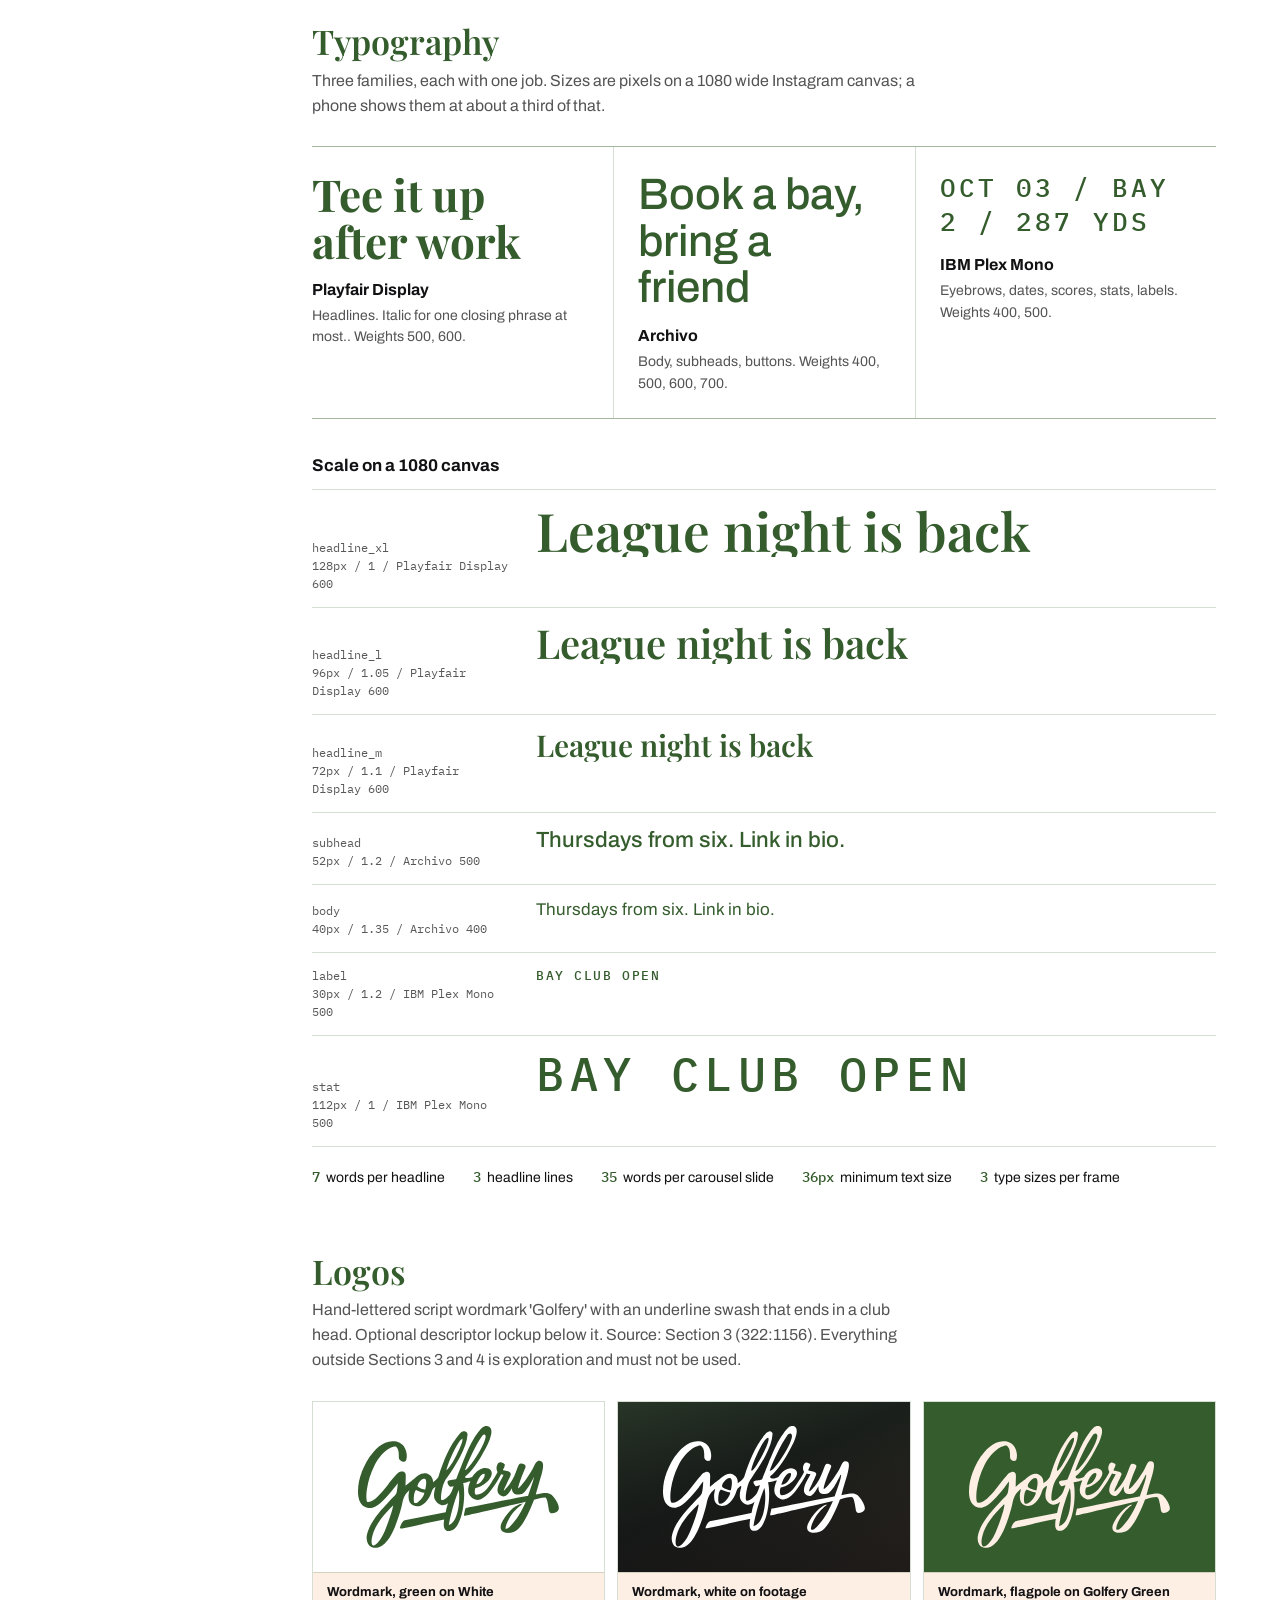
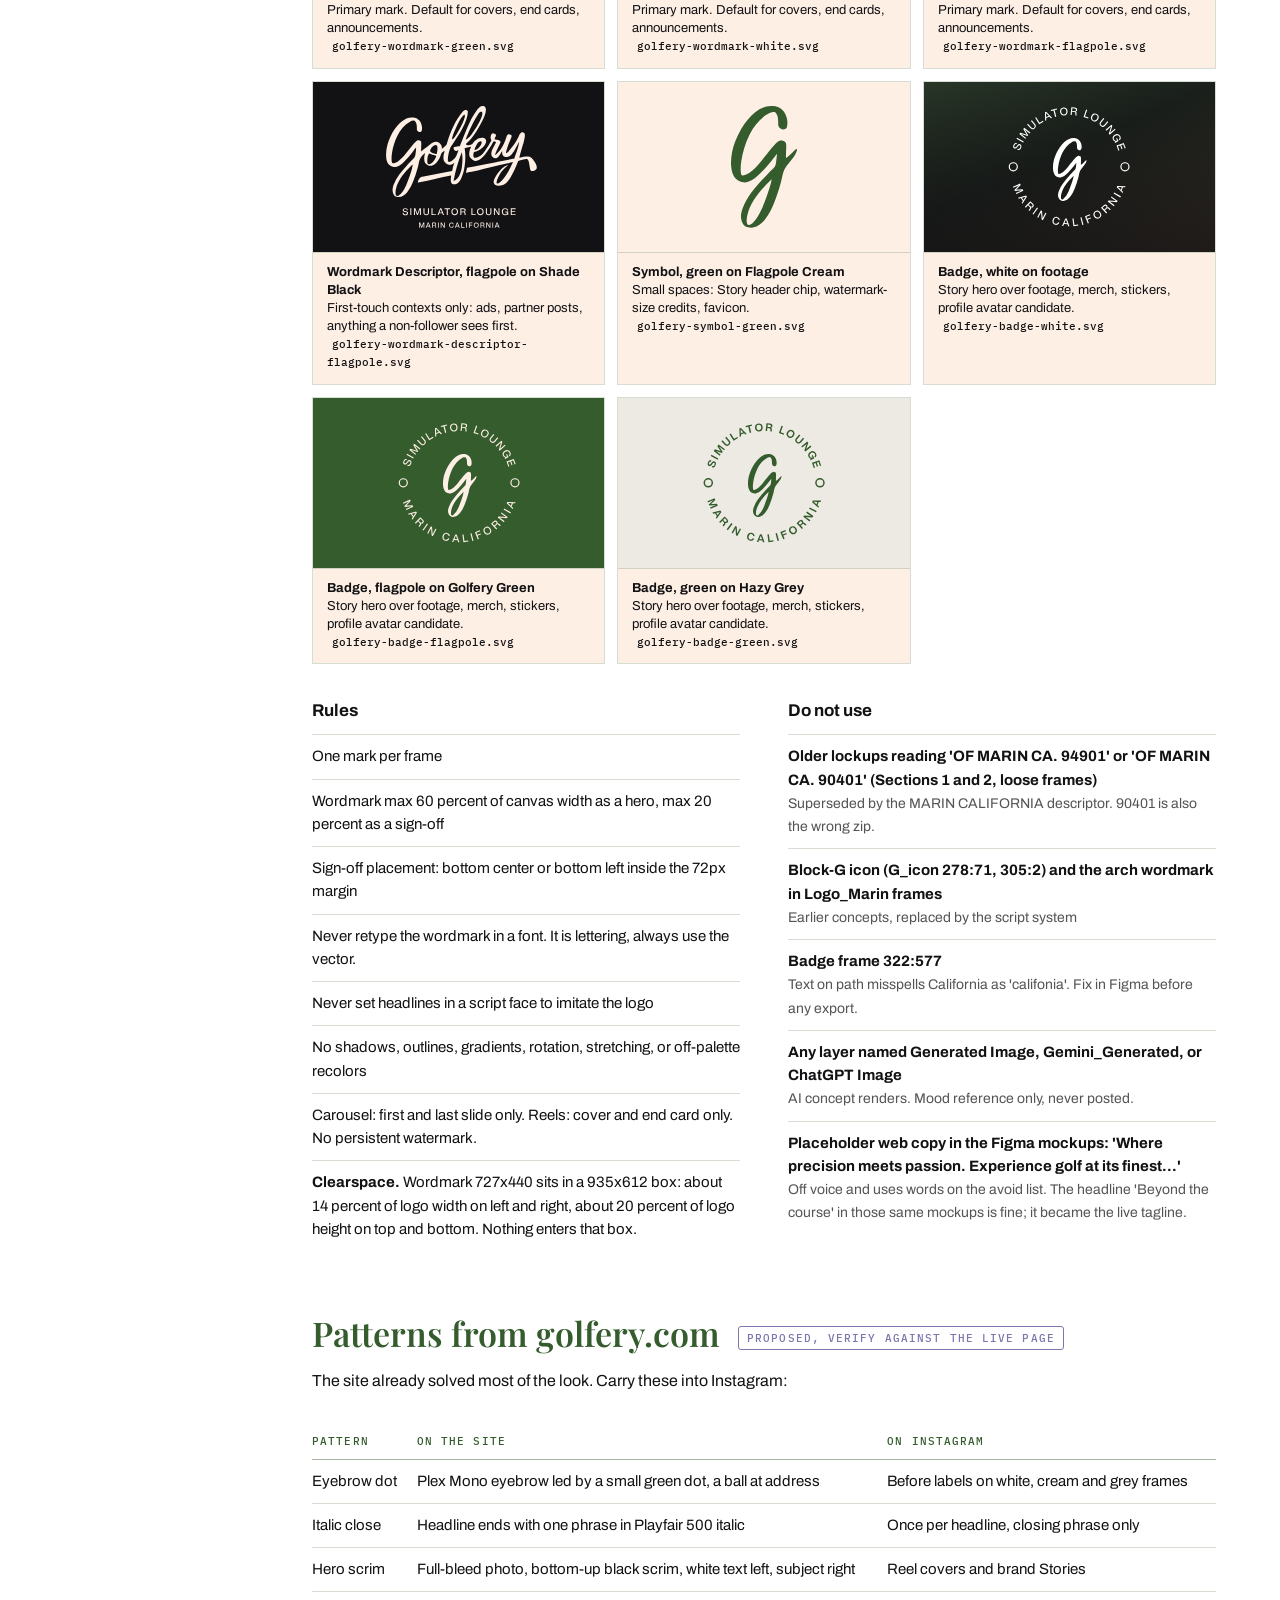
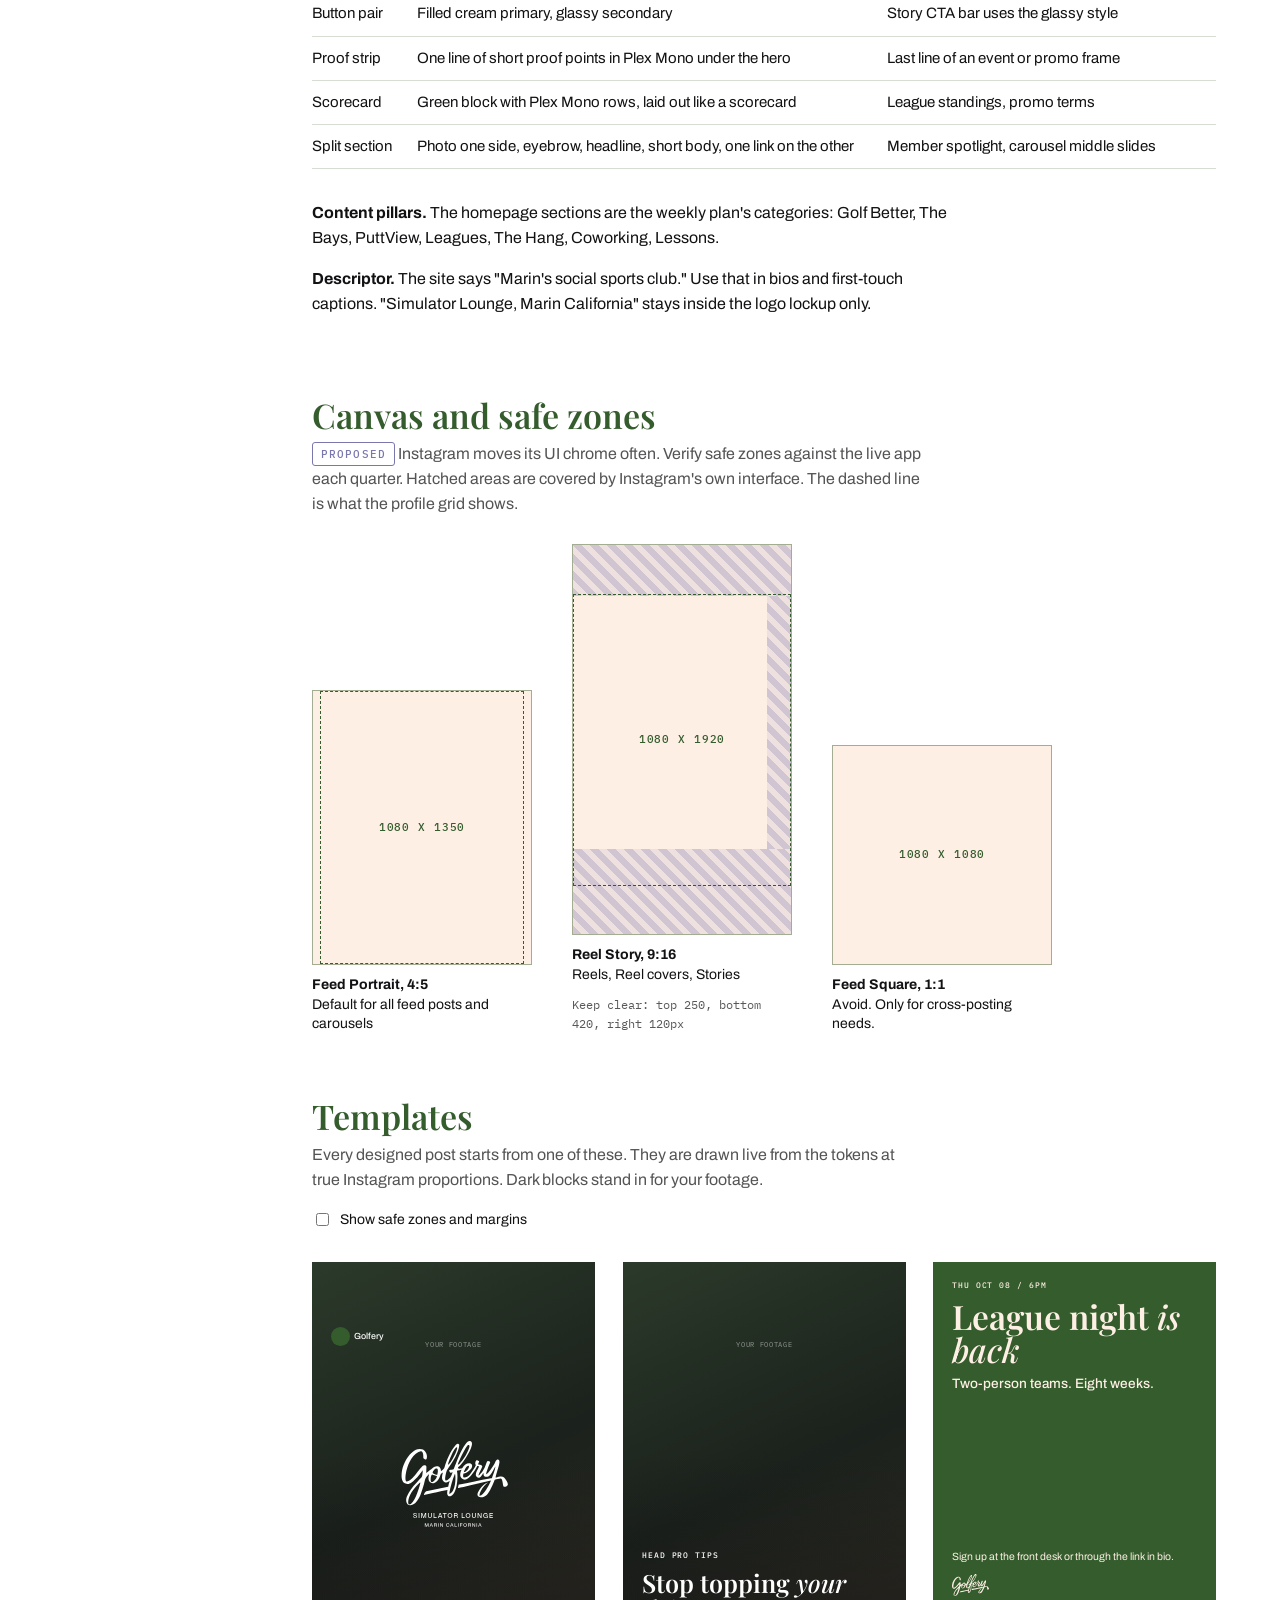
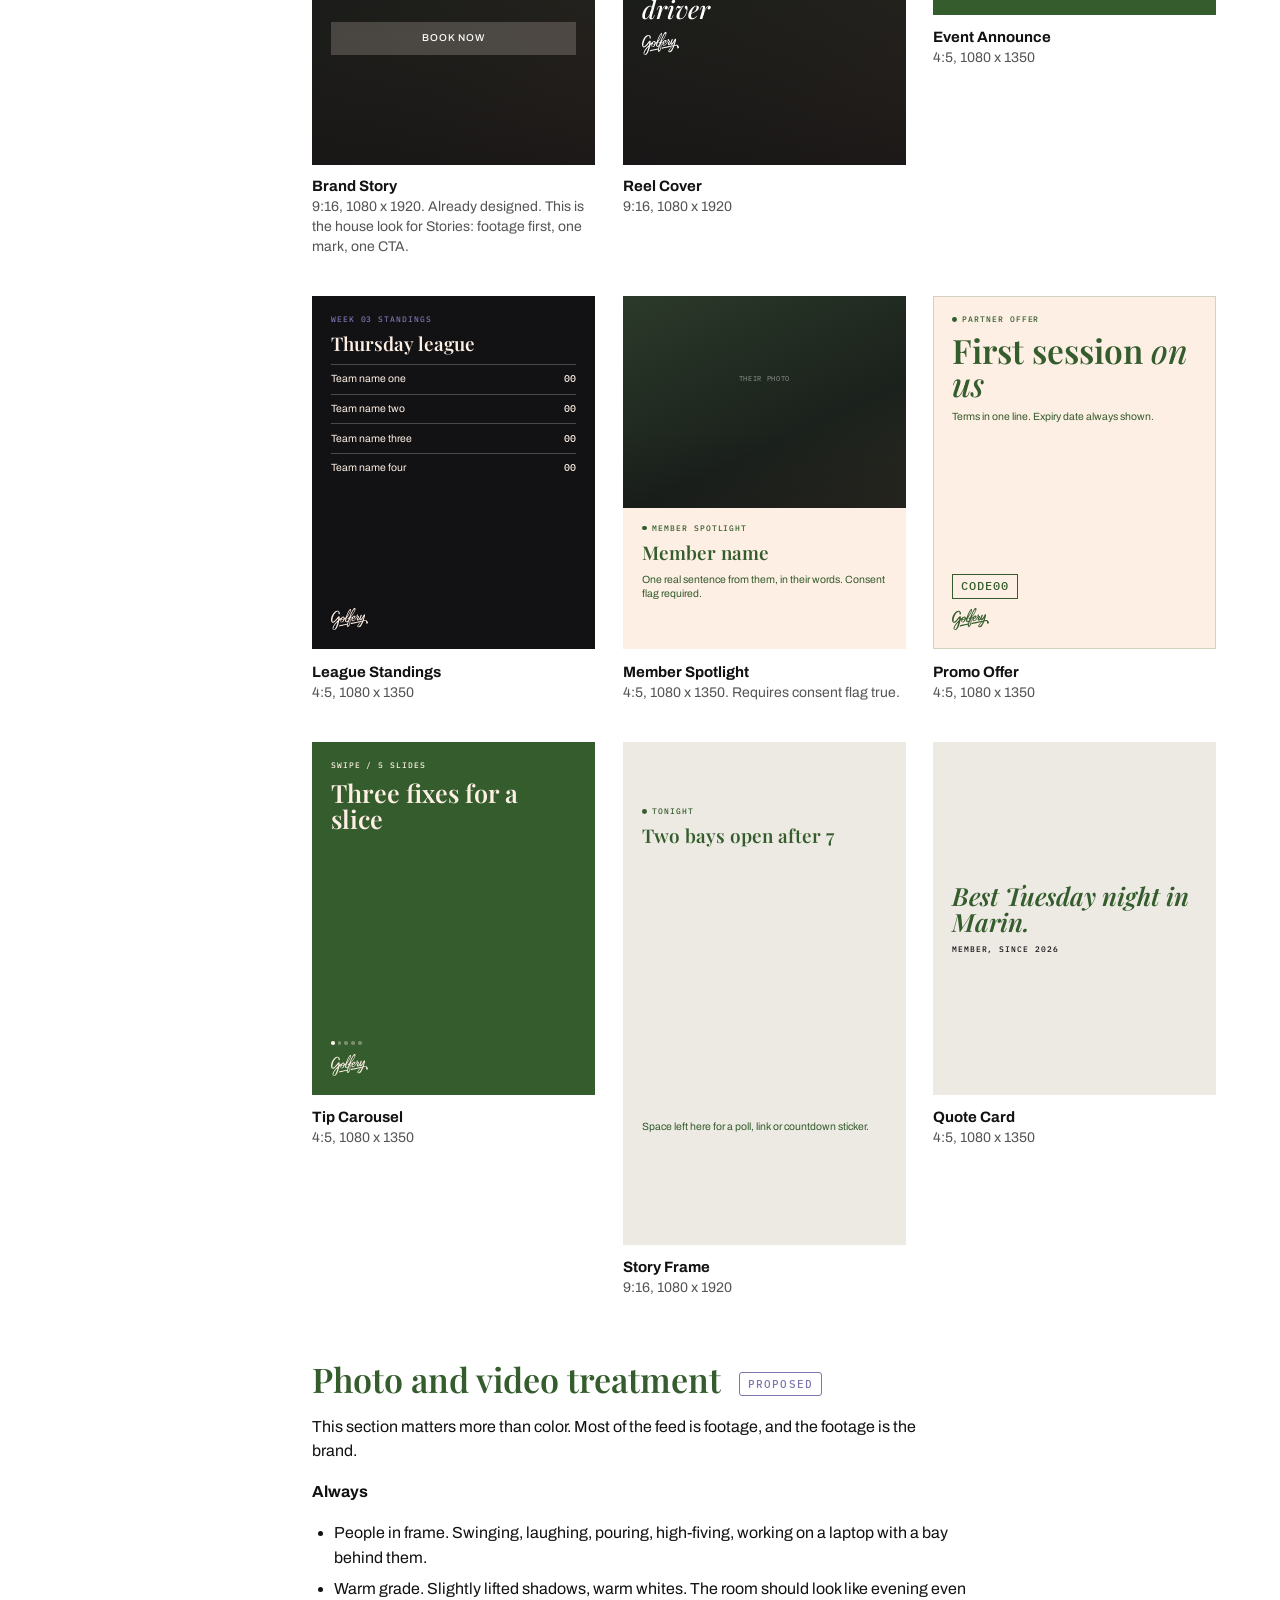
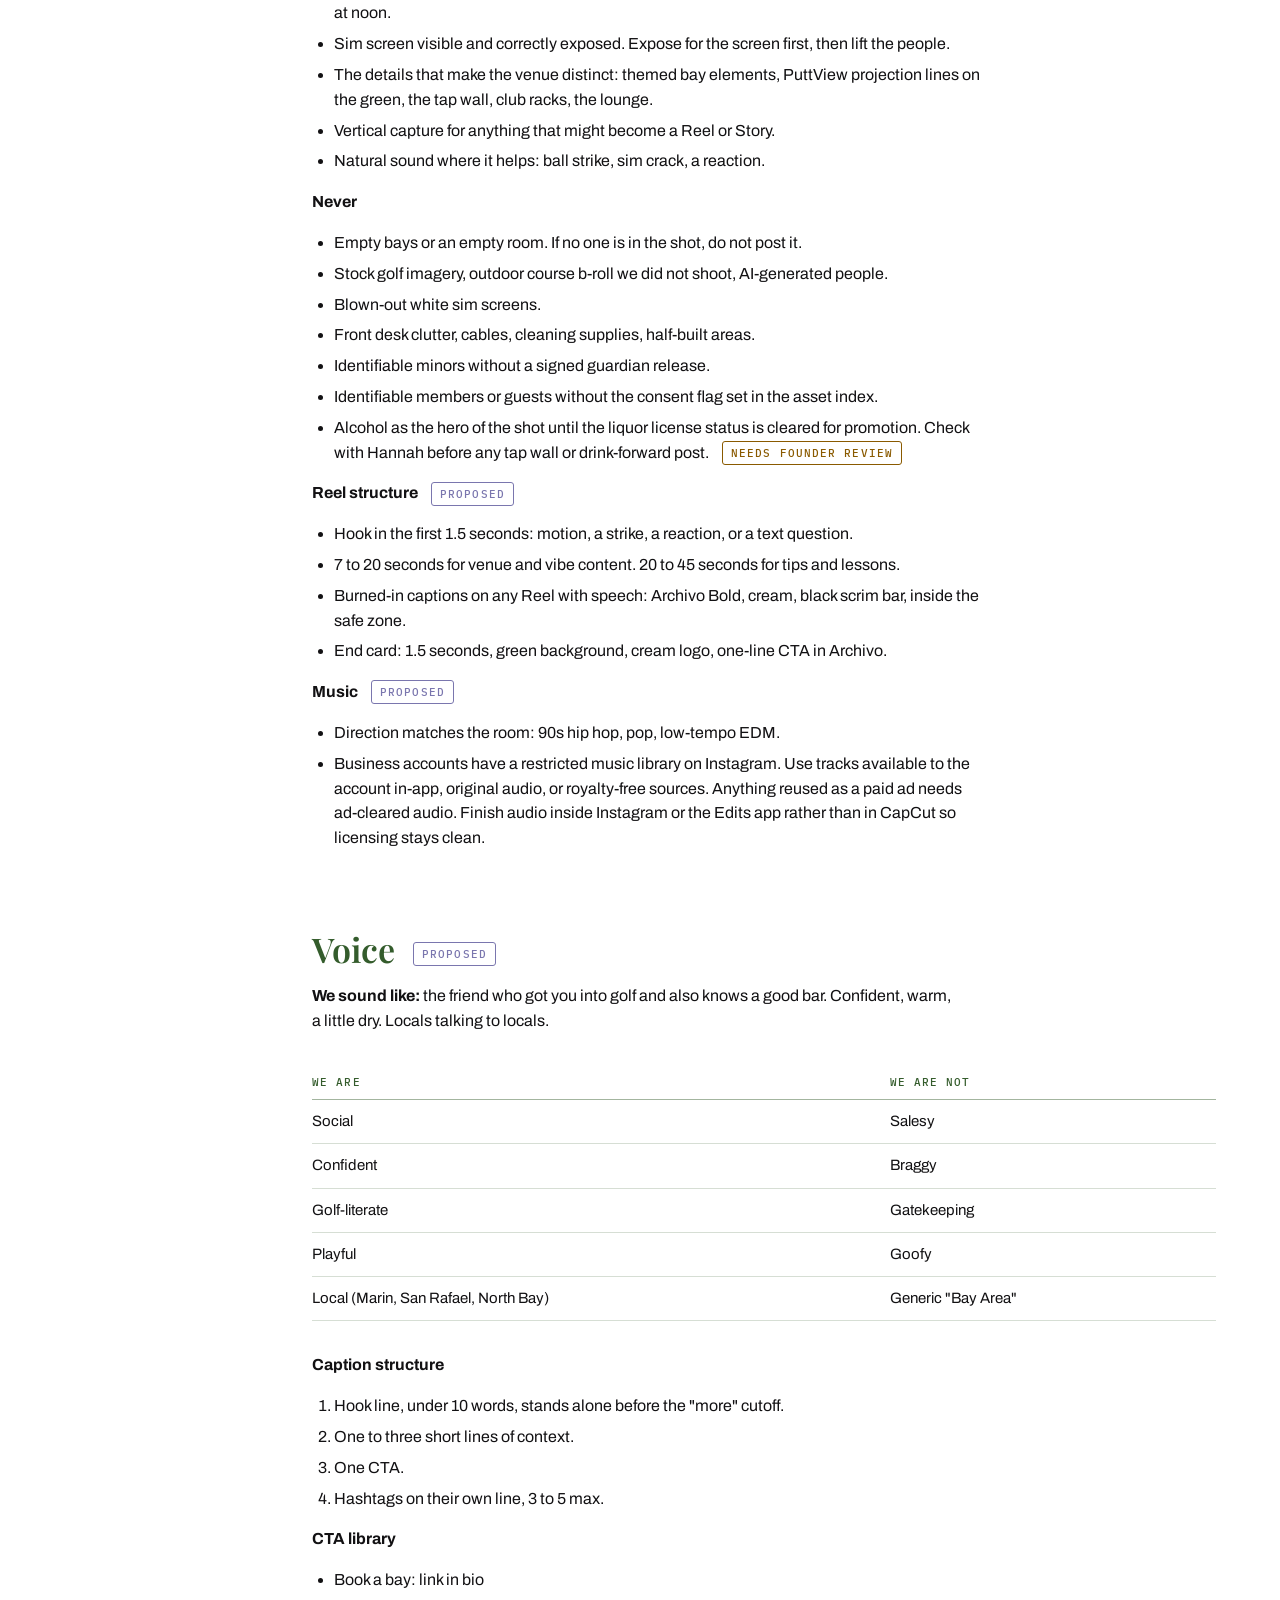
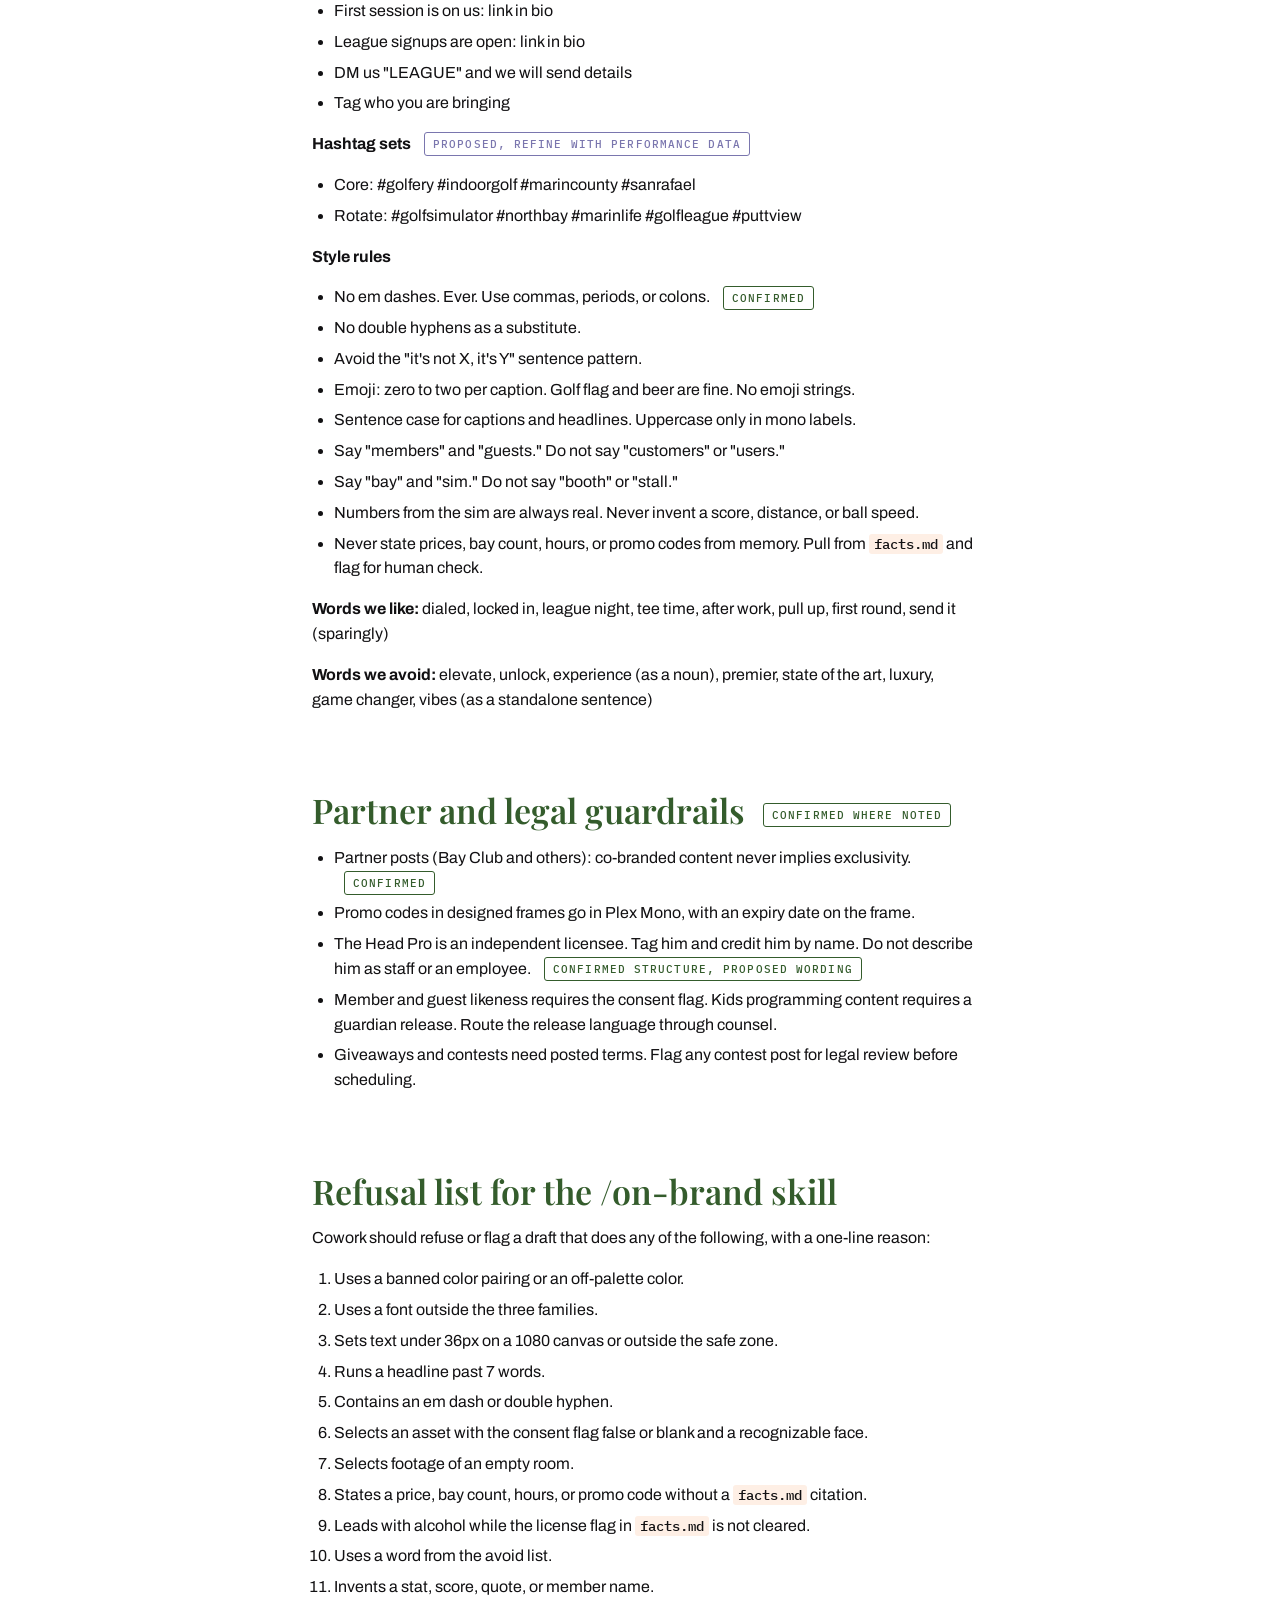
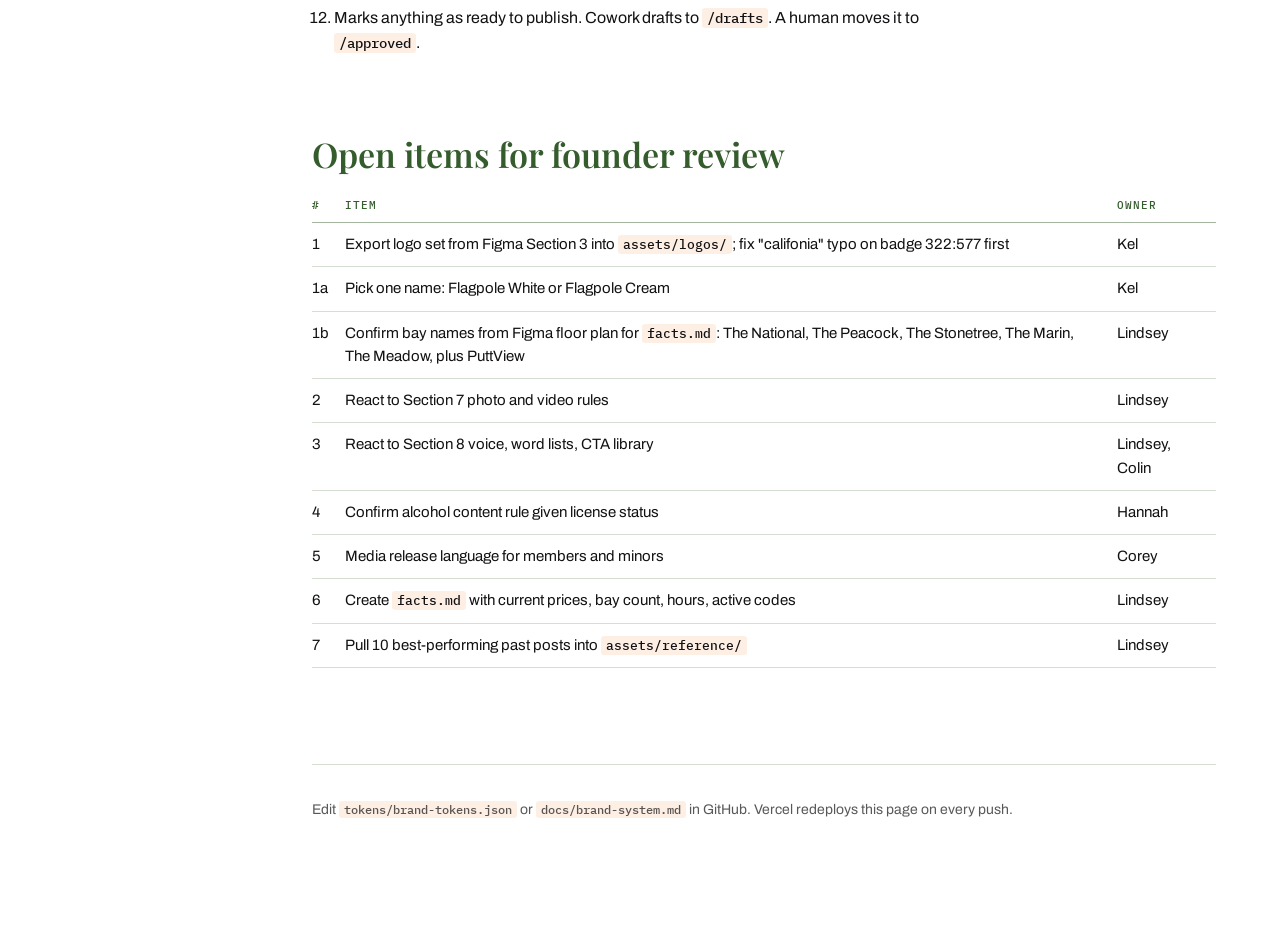
==== commit 25911467: "Apply brand system 0.4.0 and export the white logo set Applies the 0.4.0 update: white added to the " ====
--- a/index.html
+++ b/index.html
@@ -8,7 +8,7 @@
   <meta name="robots" content="noindex">
   <link rel="preconnect" href="https://fonts.googleapis.com">
   <link rel="preconnect" href="https://fonts.gstatic.com" crossorigin>
-  <link href="https://fonts.googleapis.com/css2?family=Archivo:wght@400;500;700&family=IBM+Plex+Mono:wght@400;500&family=Playfair+Display:ital,wght@0,400;0,700;1,400;1,700&display=swap" rel="stylesheet">
+  <link href="https://fonts.googleapis.com/css2?family=Archivo:wght@400;500;600;700&family=IBM+Plex+Mono:wght@400;500&family=Playfair+Display:ital,wght@0,500;0,600;1,500&display=swap" rel="stylesheet">
   <link rel="stylesheet" href="site/site.css">
 </head>
 <body>
@@ -33,6 +33,7 @@
       <a class="nav__item" href="#pairings">Pairings</a>
       <a class="nav__item" href="#typography">Typography</a>
       <a class="nav__item" href="#logos">Logos</a>
+      <a class="nav__item" href="#patterns">Patterns from the site</a>
       <a class="nav__item" href="#layout">Canvas and safe zones</a>
 
       <p class="nav__group">Instagram</p>
@@ -54,8 +55,8 @@
 
     <header class="hero">
       <div class="hero__text">
-        <p class="eyebrow">647 Irwin Street, San Rafael</p>
-        <h1>The Golfery brand system</h1>
+        <p class="eyebrow eyebrow--dot" id="hero-eyebrow">Marin's social sports club</p>
+        <h1>The Golfery <em>brand system</em></h1>
         <p class="hero__lede">Everything needed to make an Instagram post that looks and sounds like us: the real colors, type, logo files, post templates, footage rules and voice. The page renders from the same two files Claude reads, so what you see here is what it builds with.</p>
         <dl class="hero__facts" id="hero-facts"></dl>
       </div>
@@ -70,7 +71,7 @@
     <section class="section" id="colors">
       <div class="section__head">
         <h2>Colors</h2>
-        <p class="note">Five colors. Green and cream carry the brand, purple is a highlighter. Click a swatch to copy its hex.</p>
+        <p class="note" id="color-note"></p>
       </div>
       <div class="swatches" id="swatches"></div>
       <p class="note" id="color-ratio"></p>
@@ -117,6 +118,8 @@
       </div>
     </section>
 
+    <section class="section md" id="patterns"></section>
+
     <section class="section" id="layout">
       <div class="section__head">
         <h2>Canvas and safe zones</h2>
--- a/site/site.css
+++ b/site/site.css
@@ -1,5 +1,6 @@
 /* Golfery brand site. Page chrome only. Brand values are injected from tokens/brand-tokens.json by app.js */
 :root {
+  --white: #FFFFFF;
   --green: #345C2C;
   --cream: #FEEFE5;
   --purple: #7A76AE;
@@ -20,7 +21,7 @@
 
 body {
   margin: 0;
-  background: var(--cream);
+  background: var(--white);
   color: var(--black);
   font: 400 16px/1.55 var(--body);
   -webkit-font-smoothing: antialiased;
@@ -28,9 +29,10 @@
 
 a { color: var(--green); text-underline-offset: 3px; }
 a:focus-visible, button:focus-visible, input:focus-visible { outline: 2px solid var(--purple); outline-offset: 2px; }
-code { font: 500 0.86em var(--mono); background: var(--grey); padding: 1px 5px; border-radius: 3px; }
-
-h1, h2 { font-family: var(--display); font-weight: 700; color: var(--green); margin: 0; }
+code { font: 500 0.86em var(--mono); background: var(--cream); padding: 1px 5px; border-radius: 3px; }
+
+h1, h2 { font-family: var(--display); font-weight: 600; color: var(--green); margin: 0; }
+h1 em, h2 em, .ig__h em { font-style: italic; font-weight: 500; }
 h1 { font-size: clamp(38px, 5vw, 60px); line-height: 1.02; letter-spacing: -0.01em; }
 h2 { font-size: 34px; line-height: 1.1; }
 h3 { font: 700 17px/1.3 var(--body); margin: 36px 0 12px; }
@@ -42,6 +44,7 @@
   color: var(--green);
   margin: 0 0 14px;
 }
+.eyebrow--dot::before, .ig__label--dot::before { content: ""; display: inline-block; width: 0.62em; height: 0.62em; border-radius: 50%; background: var(--green); margin-right: 0.7em; vertical-align: 0.04em; }
 .note { color: rgb(18 17 19 / 0.72); max-width: 68ch; margin: 8px 0 0; }
 
 /* Shell */
@@ -55,7 +58,7 @@
 }
 .nav__brand { display: block; padding: 0 24px 20px; color: inherit; text-decoration: none; border-bottom: 1px solid rgb(254 239 229 / 0.18); }
 .nav__logo { display: block; height: 44px; }
-.nav__logo img { height: 100%; width: auto; display: block; }
+.nav__logo img, .nav__logo .logo-mask { height: 100%; width: auto; display: block; }
 .nav__logo-fallback { font: 700 18px/44px var(--body); letter-spacing: 0.01em; }
 .nav__sub { display: block; font: 500 11px/1 var(--mono); letter-spacing: 0.12em; text-transform: uppercase; opacity: 0.75; margin-top: 8px; }
 .nav__scroll { overflow-y: auto; padding: 8px 12px 24px; flex: 1; }
@@ -87,7 +90,7 @@
 .rules li::before { content: counter(r); font: 500 13px/1.7 var(--mono); color: var(--green); }
 
 /* Swatches */
-.swatches { display: grid; grid-template-columns: repeat(5, minmax(0, 1fr)); border: 1px solid var(--rule-strong); }
+.swatches { display: grid; grid-template-columns: repeat(6, minmax(0, 1fr)); border: 1px solid var(--rule-strong); }
 .swatch { all: unset; cursor: pointer; display: flex; flex-direction: column; justify-content: space-between; min-height: 210px; padding: 18px; box-sizing: border-box; }
 .swatch + .swatch { border-left: 1px solid var(--rule-strong); }
 .swatch__name { font: 700 17px/1.2 var(--body); }
@@ -98,12 +101,12 @@
 /* Pairings */
 .pairs { display: grid; grid-template-columns: repeat(auto-fill, minmax(210px, 1fr)); gap: 12px; }
 .pair { border: 1px solid var(--rule); }
-.pair__demo { padding: 20px 16px; font: 700 26px/1.1 var(--display); }
+.pair__demo { padding: 20px 16px; font: 600 26px/1.1 var(--display); }
 .pair__demo small { display: block; font: 400 13px/1.4 var(--body); margin-top: 6px; }
 .pair__meta { padding: 10px 16px 12px; font-size: 13px; line-height: 1.4; background: var(--cream); border-top: 1px solid var(--rule); }
 .pair__ratio { font: 500 12px/1 var(--mono); letter-spacing: 0.06em; display: block; margin-bottom: 4px; }
 .pair--no .pair__demo { position: relative; }
-.pair--no .pair__demo::after { content: ""; position: absolute; inset: 0; background: linear-gradient(to top right, transparent calc(50% - 1px), var(--cream) calc(50% - 1px), var(--cream) calc(50% + 1px), transparent calc(50% + 1px)); }
+.pair--no .pair__demo::after { content: ""; position: absolute; inset: 0; background: linear-gradient(to top right, transparent calc(50% - 1px), #b3261e calc(50% - 1px), #b3261e calc(50% + 1px), transparent calc(50% + 1px)); }
 
 /* Type */
 .families { display: grid; grid-template-columns: repeat(auto-fit, minmax(240px, 1fr)); border-top: 1px solid var(--rule-strong); border-bottom: 1px solid var(--rule-strong); }
@@ -123,7 +126,10 @@
 .logo-grid { display: grid; grid-template-columns: repeat(auto-fill, minmax(240px, 1fr)); gap: 12px; }
 .logo-tile { border: 1px solid var(--rule); display: flex; flex-direction: column; }
 .logo-tile__art { height: 170px; display: grid; place-items: center; padding: 24px; }
-.logo-tile__art img { max-width: 100%; max-height: 100%; }
+.logo-tile__art img, .logo-tile__art .logo-mask { max-width: 100%; max-height: 122px; }
+.logo-tile__art img { width: auto; height: auto; }
+.logo-mask { display: block; height: 100%; min-height: 24px; background: currentColor; }
+.logo-tile__art--footage { background: linear-gradient(to top, rgb(18 17 19 / 0.7), rgb(18 17 19 / 0.1)), linear-gradient(155deg, #2b3a2a 0%, #1b211c 45%, #3d3328 100%) !important; color: #fff !important; }
 .logo-tile__missing { font: 400 12px/1.5 var(--mono); text-align: center; opacity: 0.8; border: 1px dashed currentColor; padding: 14px 12px; width: 100%; overflow-wrap: anywhere; }
 .logo-tile__meta { padding: 10px 14px 12px; font-size: 13px; line-height: 1.4; border-top: 1px solid var(--rule); background: var(--cream); flex: 1; }
 .logo-tile__meta b { display: block; }
@@ -136,7 +142,7 @@
 /* Canvases */
 .canvases { display: flex; flex-wrap: wrap; gap: 40px; align-items: flex-end; }
 .canvas { width: 220px; }
-.canvas__box { position: relative; background: var(--grey); border: 1px solid var(--rule-strong); }
+.canvas__box { position: relative; background: var(--cream); border: 1px solid var(--rule-strong); }
 .canvas__zone { position: absolute; background: repeating-linear-gradient(45deg, rgb(122 118 174 / 0.35) 0 6px, rgb(122 118 174 / 0.12) 6px 12px); }
 .canvas__crop { position: absolute; border: 1.5px dashed var(--green); }
 .canvas__tag { position: absolute; left: 50%; top: 50%; transform: translate(-50%, -50%); font: 500 11px/1.4 var(--mono); letter-spacing: 0.08em; text-transform: uppercase; color: var(--green); text-align: center; width: 80%; }
@@ -159,11 +165,11 @@
 .ig--cream { background: var(--cream); color: var(--green); outline: 1px solid var(--rule); outline-offset: -1px; }
 .ig--grey { background: var(--grey); color: var(--black); }
 .ig--black { background: var(--black); color: var(--cream); }
-.ig--footage { color: var(--cream); background: linear-gradient(to top, rgb(18 17 19 / 0.78), rgb(18 17 19 / 0) 62%), linear-gradient(155deg, #2b3a2a 0%, #1b211c 45%, #3d3328 100%); }
+.ig--footage { color: var(--white); background: linear-gradient(to top, rgb(18 17 19 / 0.78), rgb(18 17 19 / 0) 62%), linear-gradient(155deg, #2b3a2a 0%, #1b211c 45%, #3d3328 100%); }
 .ig__stand-in { position: absolute; top: calc(300 * var(--u)); left: 0; right: 0; text-align: center; font: 400 calc(26 * var(--u))/1.3 var(--mono); letter-spacing: 0.1em; text-transform: uppercase; opacity: 0.5; }
 .ig__label { font: 500 calc(30 * var(--u))/1.2 var(--mono); letter-spacing: 0.12em; text-transform: uppercase; margin: 0; }
 .ig__label--purple { color: var(--purple); }
-.ig__h { font-family: var(--display); font-weight: 700; margin: 0; }
+.ig__h { font-family: var(--display); font-weight: 600; margin: 0; }
 .ig__h--xl { font-size: calc(128 * var(--u)); line-height: 1.0; }
 .ig__h--l { font-size: calc(96 * var(--u)); line-height: 1.05; }
 .ig__h--m { font-size: calc(72 * var(--u)); line-height: 1.1; }
@@ -173,7 +179,7 @@
 .ig__gap { height: calc(36 * var(--u)); flex: none; }
 .ig__push { flex: 1; }
 .ig__logo { height: calc(86 * var(--u)); display: flex; align-items: flex-end; }
-.ig__logo img { height: 100%; width: auto; }
+.ig__logo img, .ig__logo .logo-mask { height: 100%; width: auto; }
 .ig__logo-missing { font: 400 calc(24 * var(--u))/1.3 var(--mono); letter-spacing: 0.08em; text-transform: uppercase; border: calc(2 * var(--u)) dashed currentColor; padding: calc(14 * var(--u)) calc(20 * var(--u)); opacity: 0.75; }
 .ig__hero-mark { align-self: center; margin: auto 0; text-align: center; }
 .ig__hero-mark .ig__logo { height: calc(330 * var(--u)); justify-content: center; }
@@ -209,6 +215,7 @@
 
 .foot { margin-top: 80px; padding-top: 20px; border-top: 1px solid var(--rule); font-size: 14px; color: rgb(18 17 19 / 0.7); }
 
+.ig--white { background: var(--white); color: var(--green); outline: 1px solid var(--rule); outline-offset: -1px; }
 .toast { position: fixed; left: 50%; bottom: 28px; transform: translateX(-50%); background: var(--black); color: var(--cream); font: 500 13px/1 var(--mono); letter-spacing: 0.06em; padding: 12px 16px; border-radius: 4px; z-index: 10; }
 
 .load-error { border: 1px solid #8a5a00; color: #5c3c00; background: #fff6e0; padding: 16px 18px; margin: 0 0 32px; font-size: 15px; }
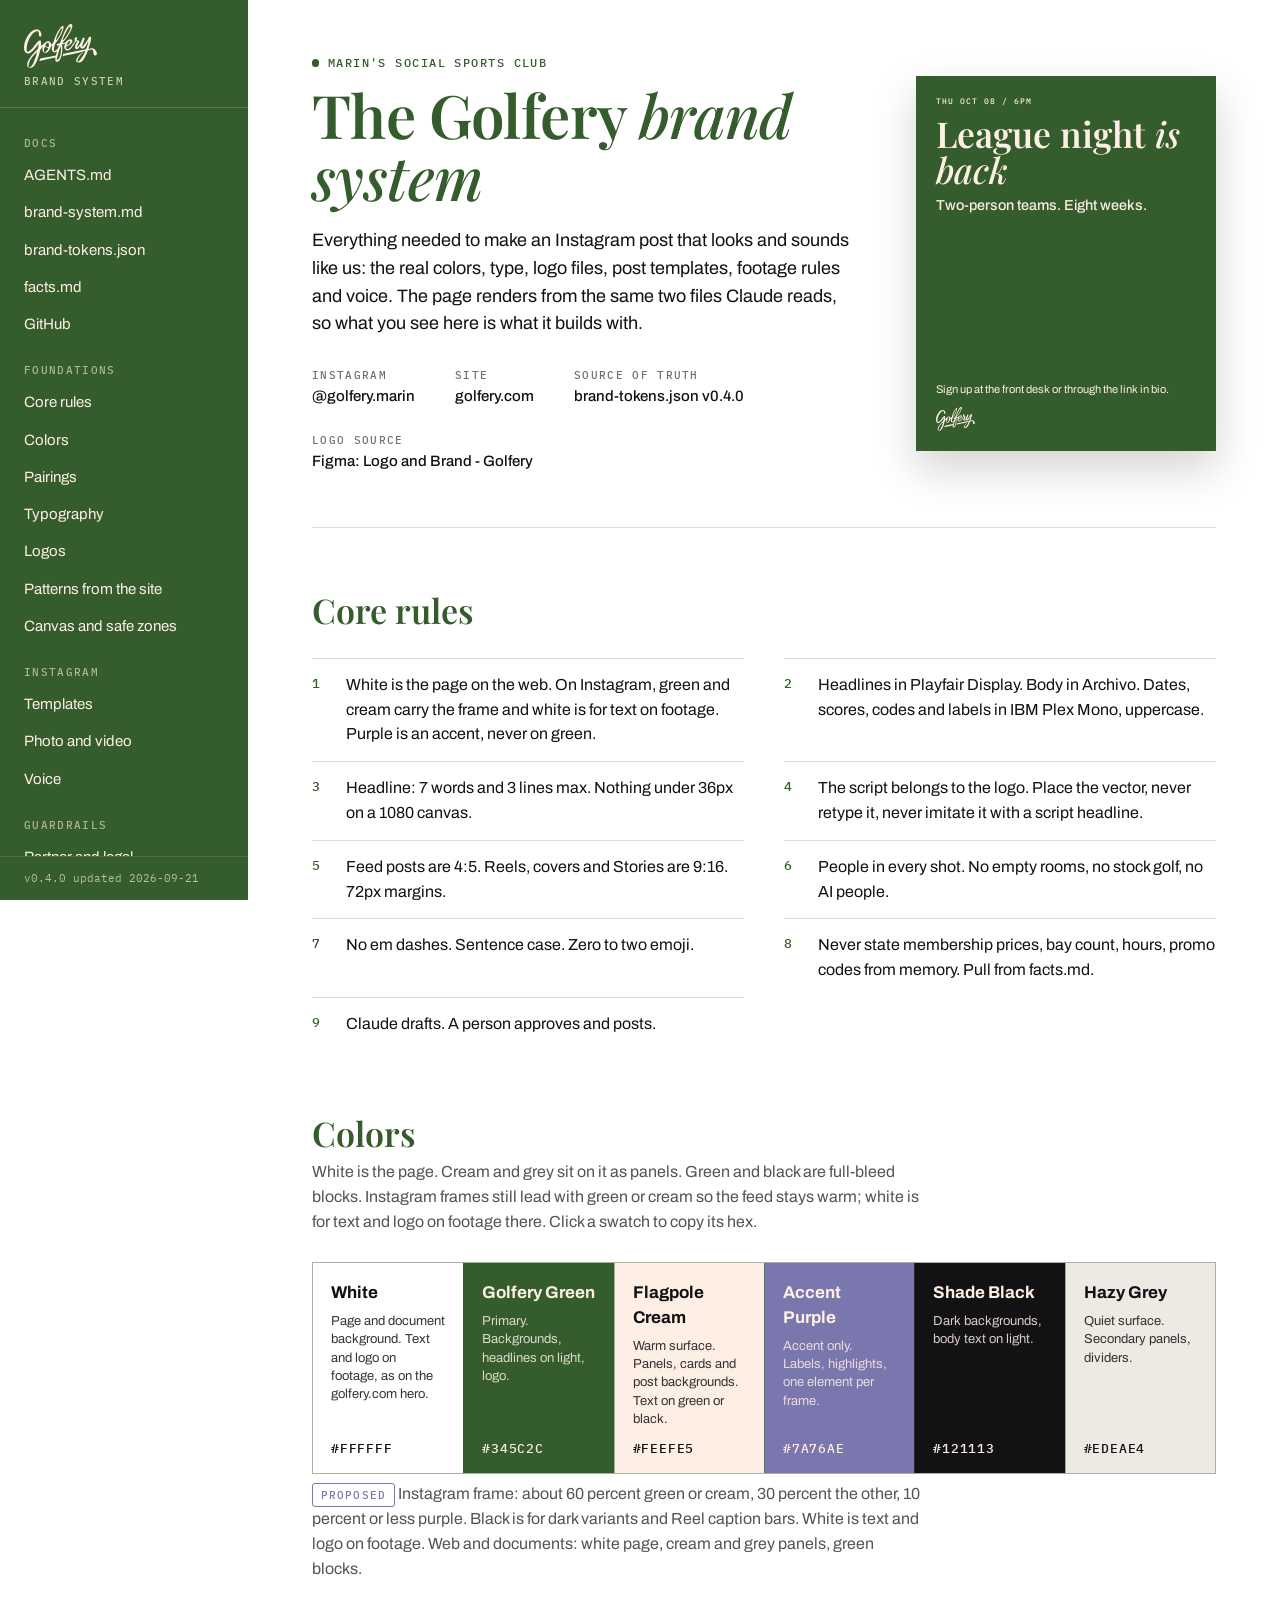
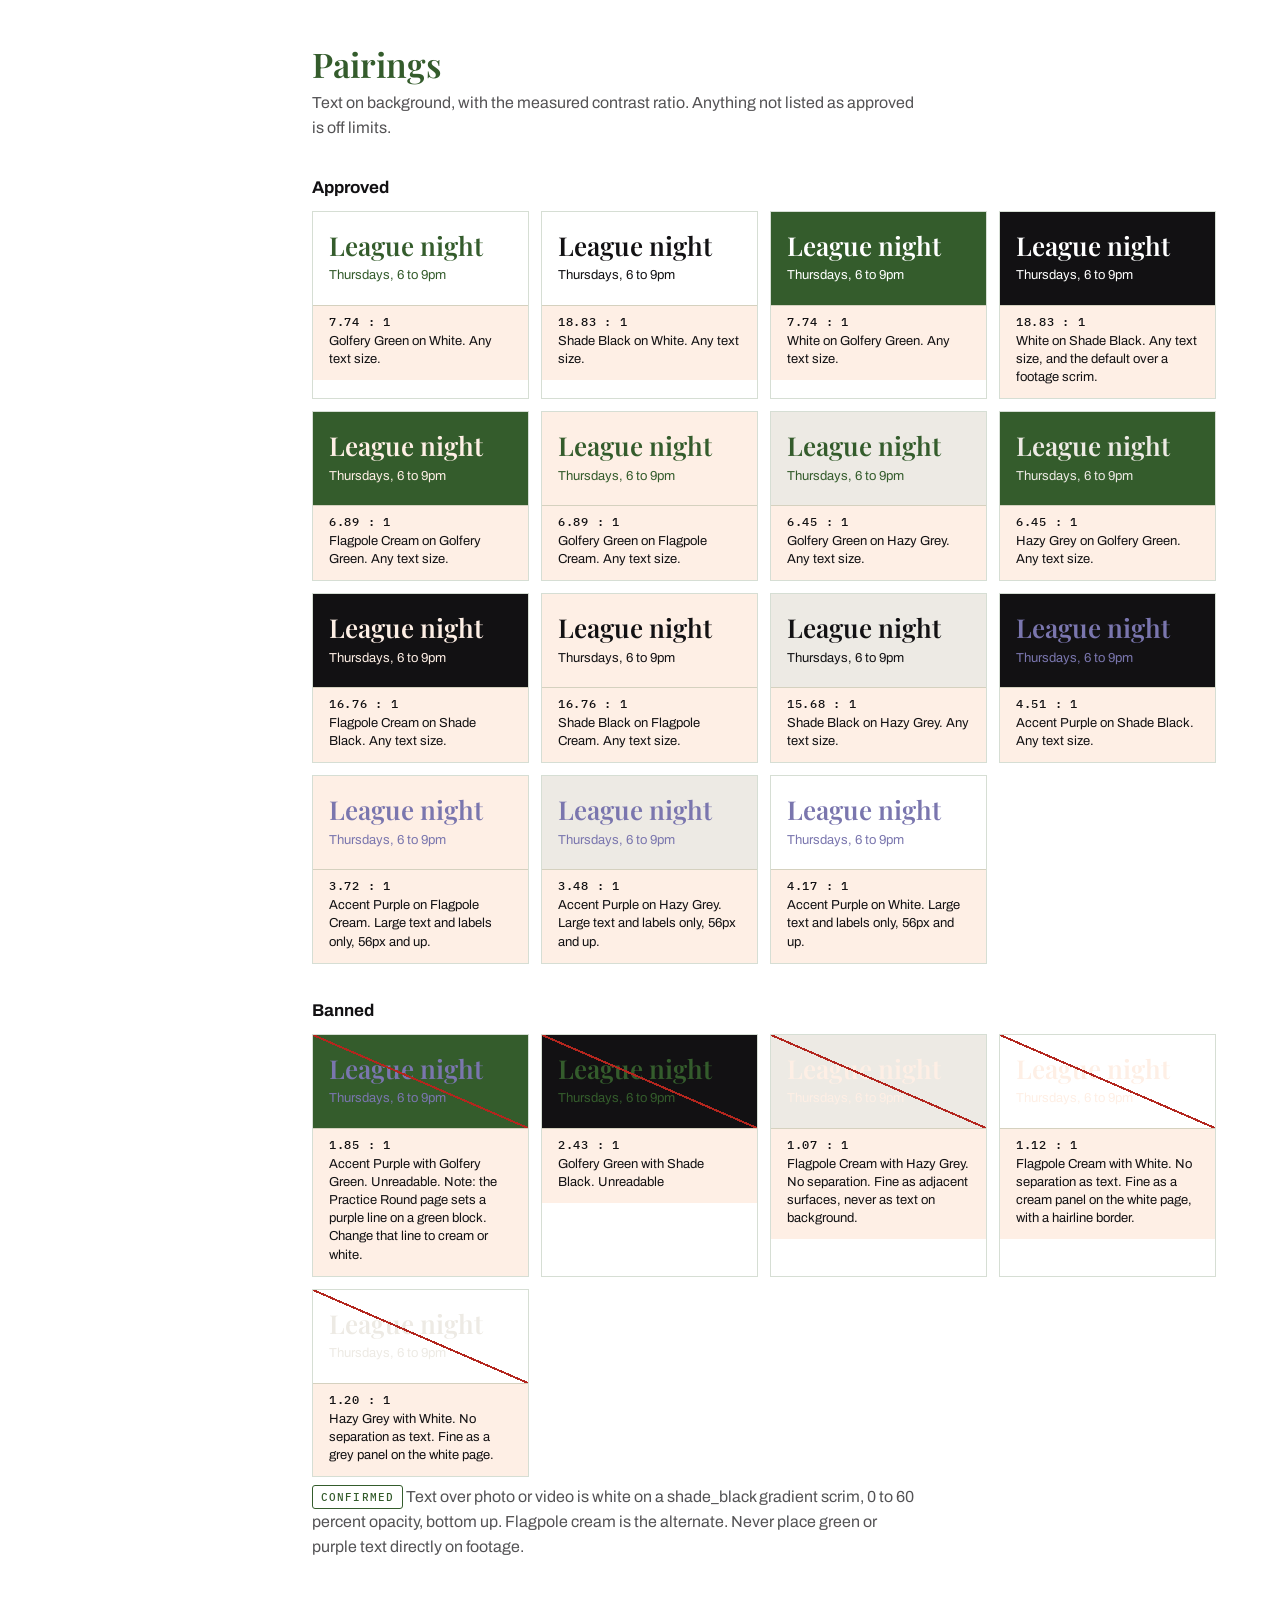
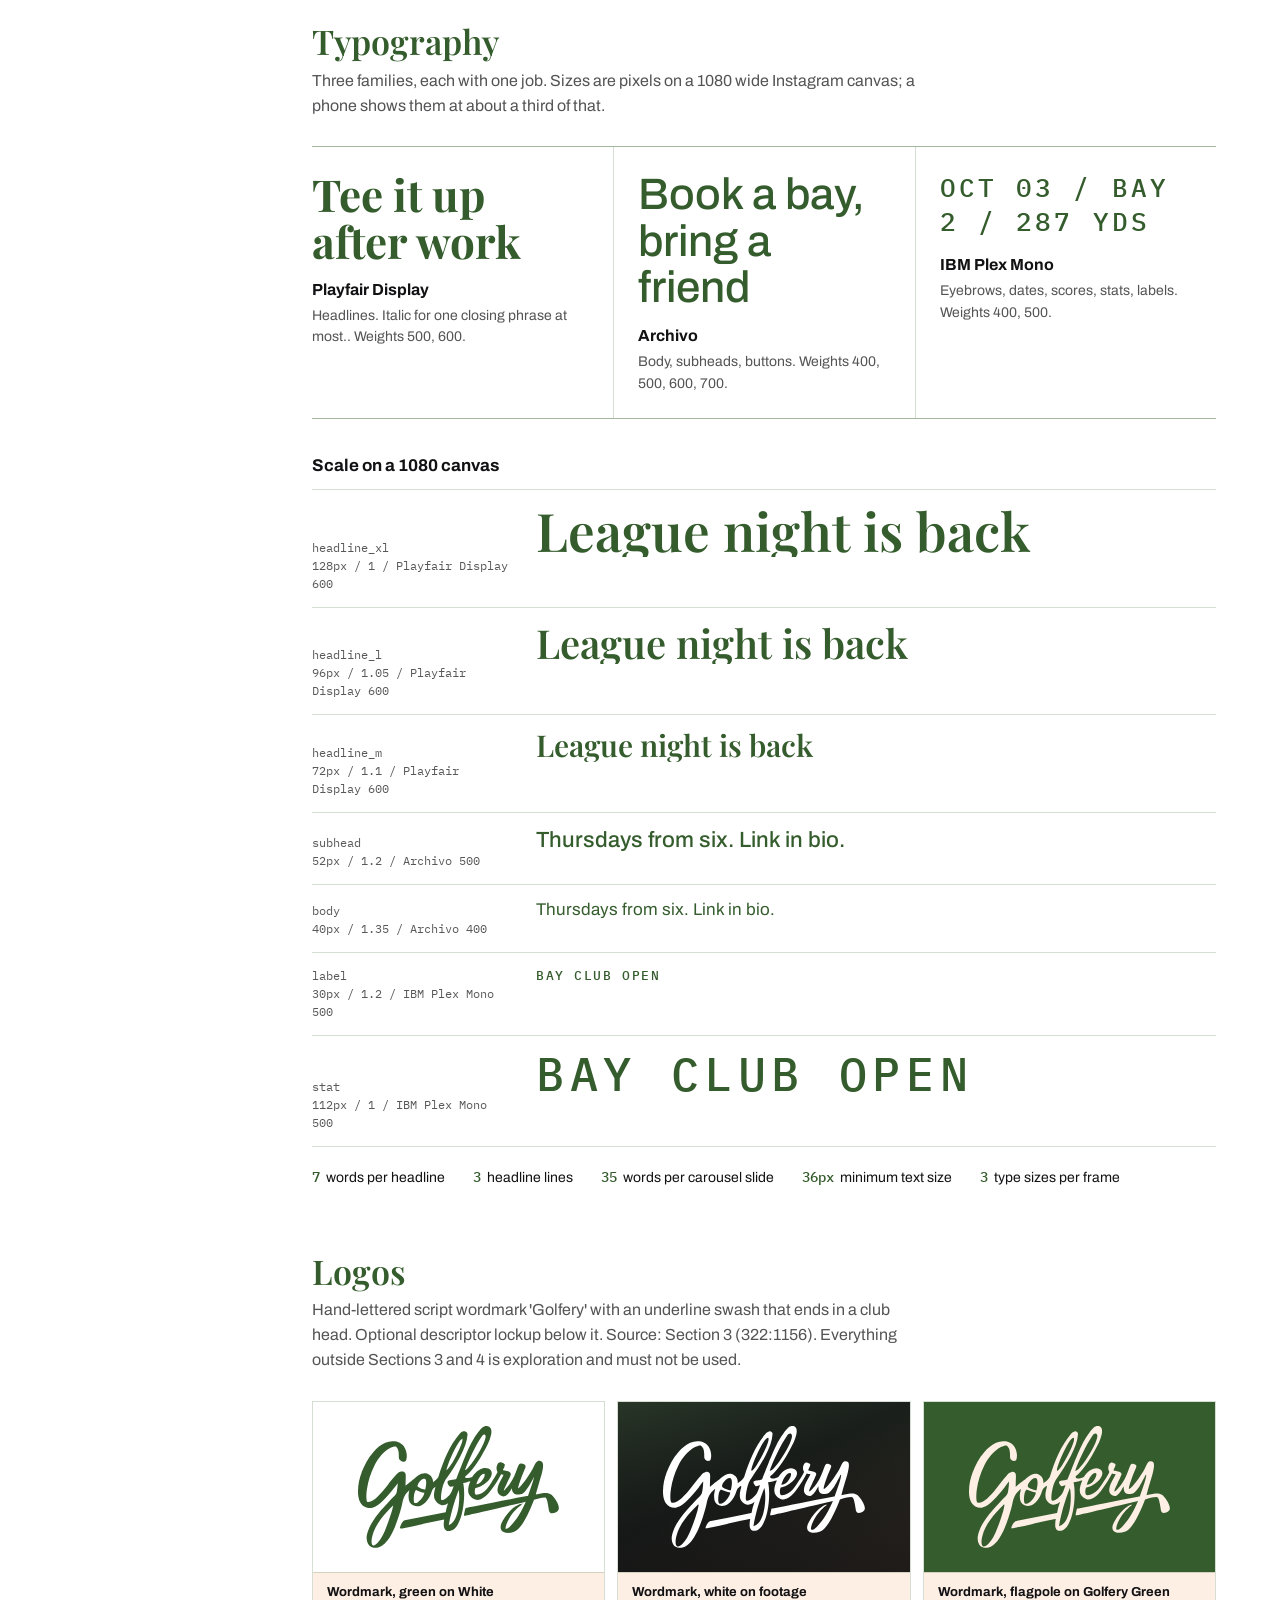
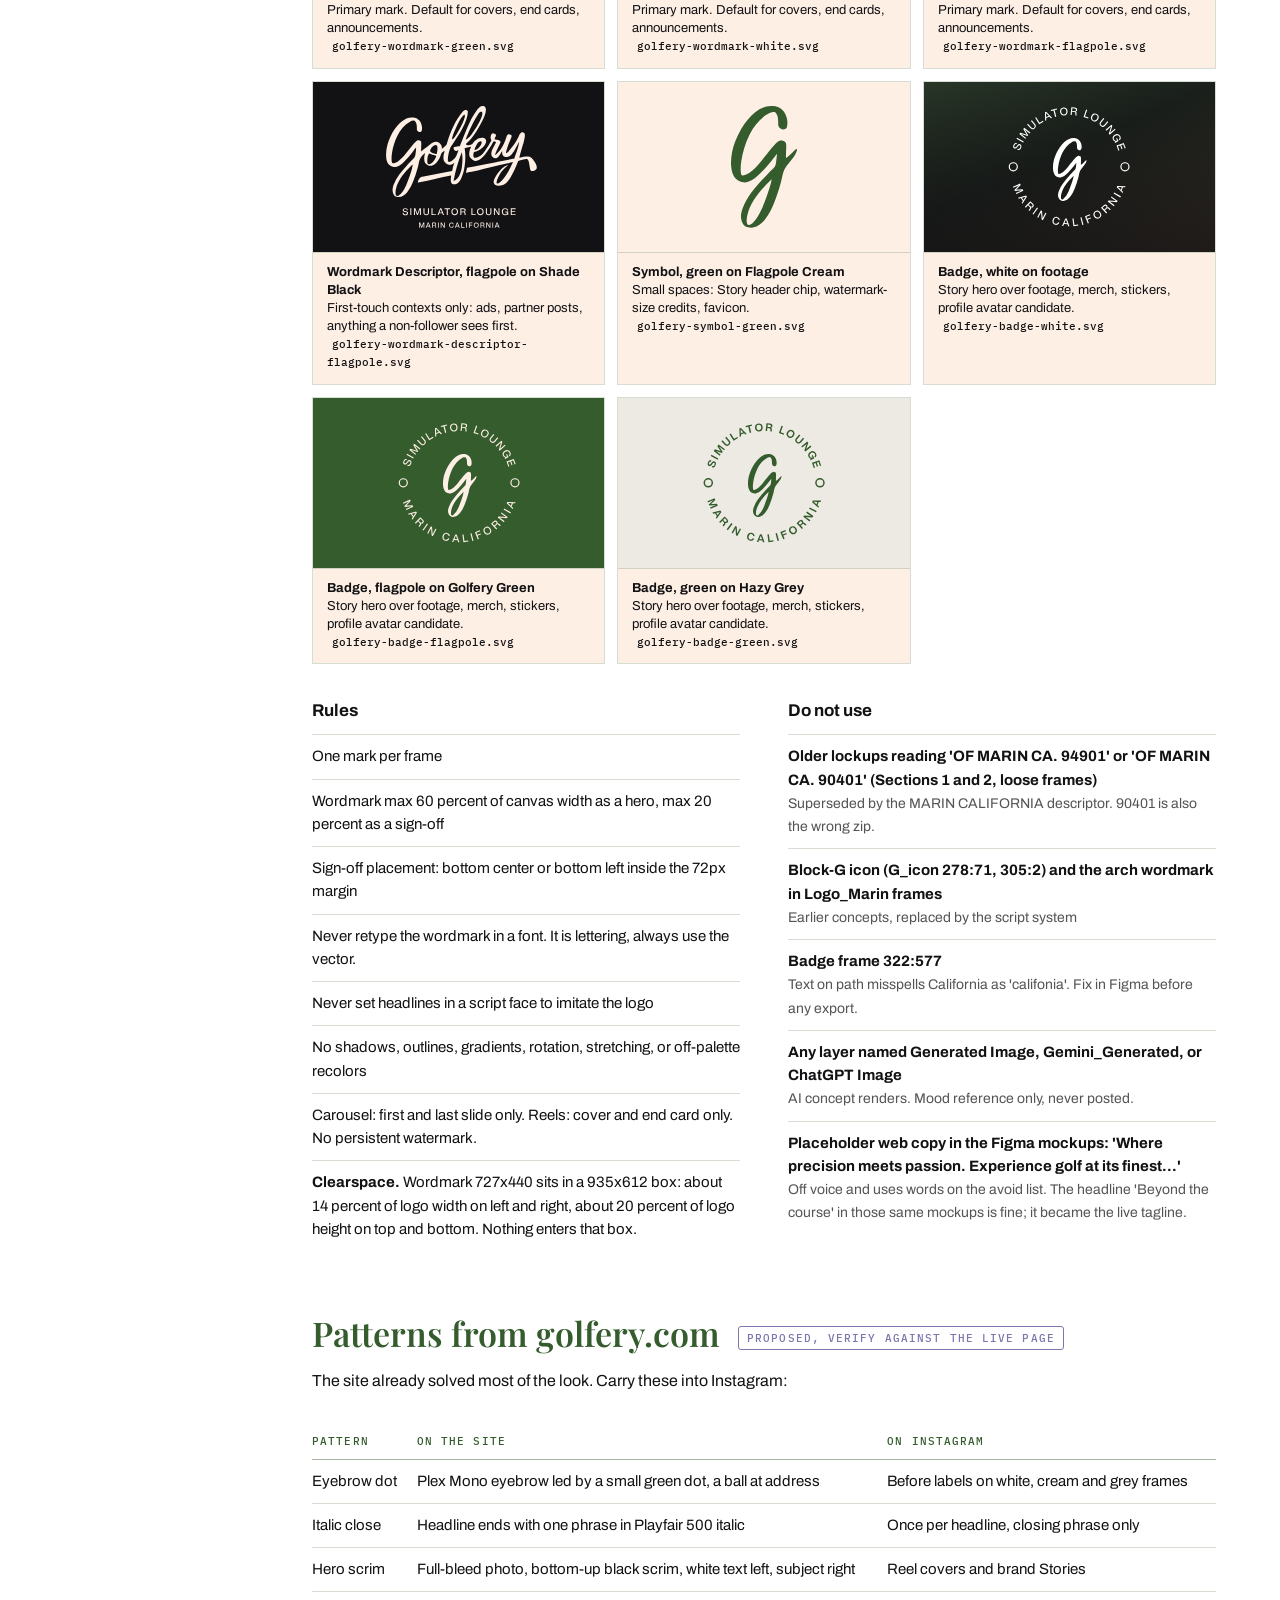
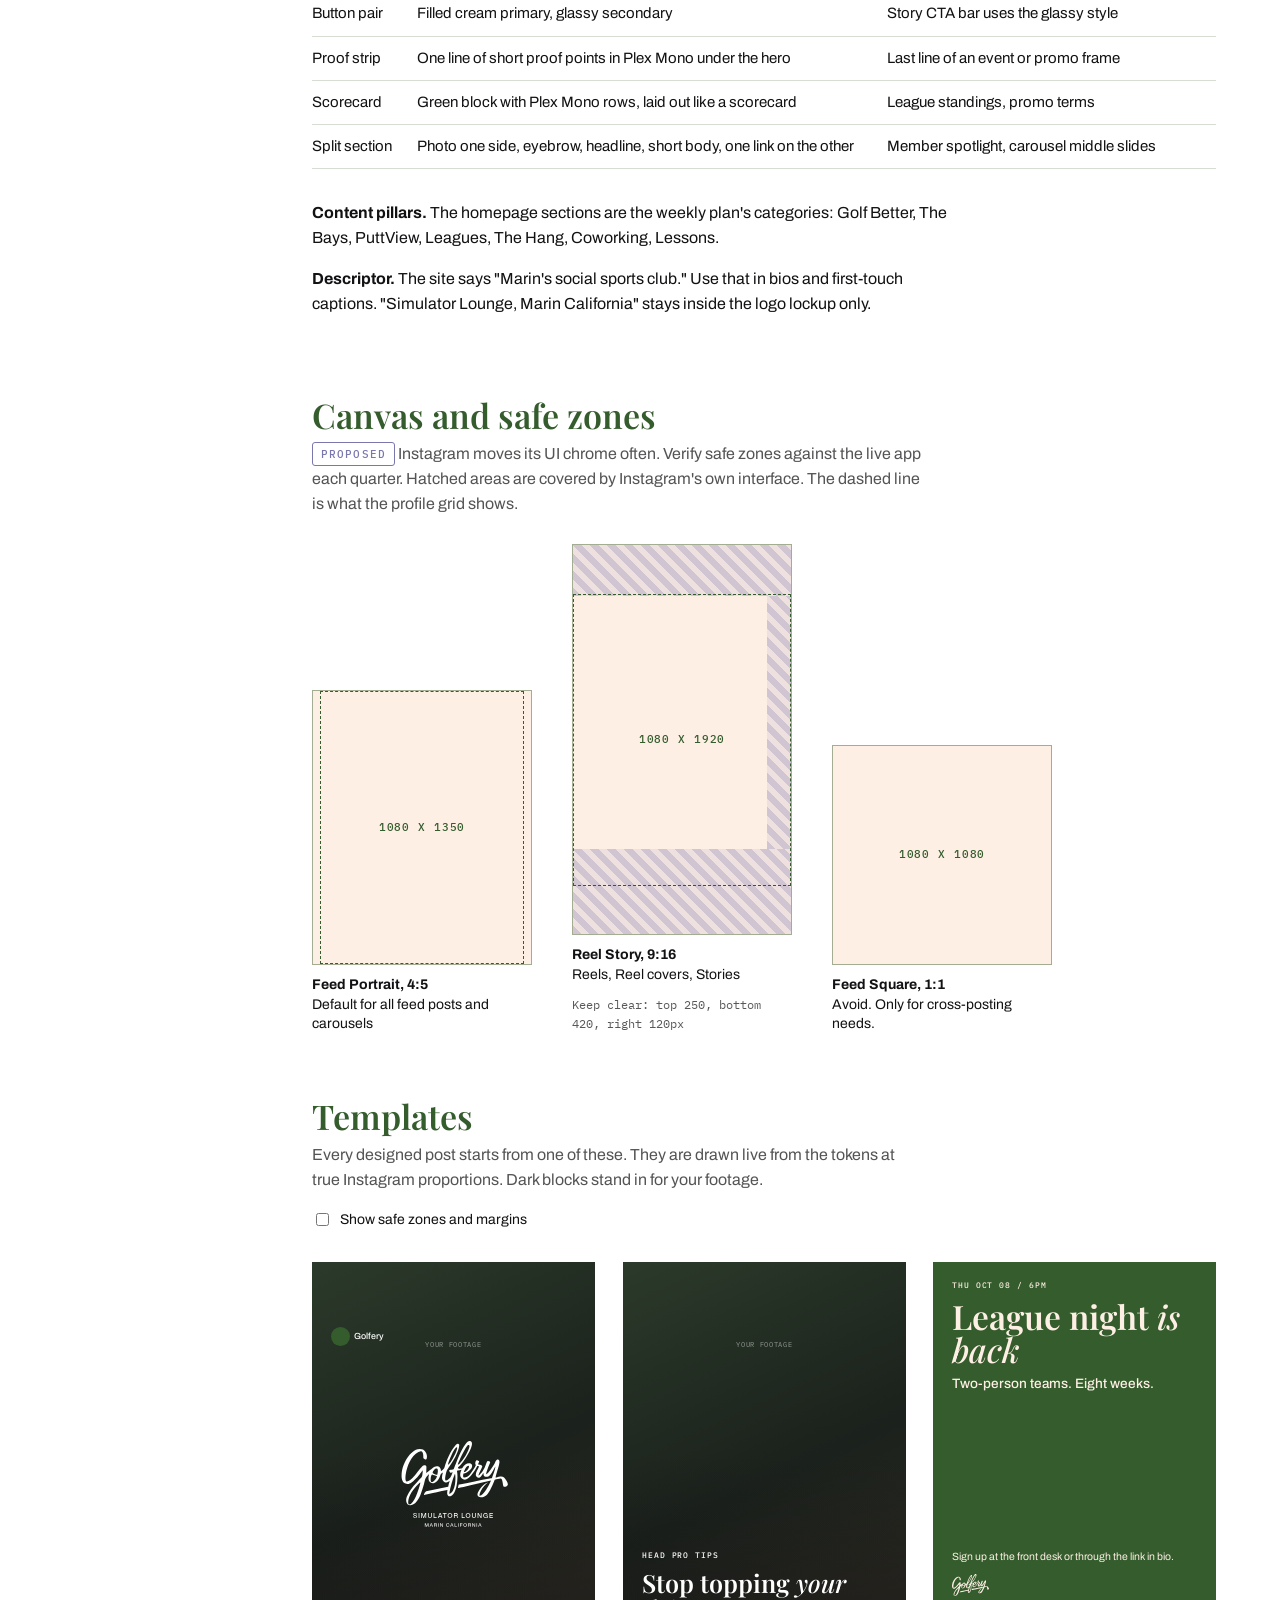
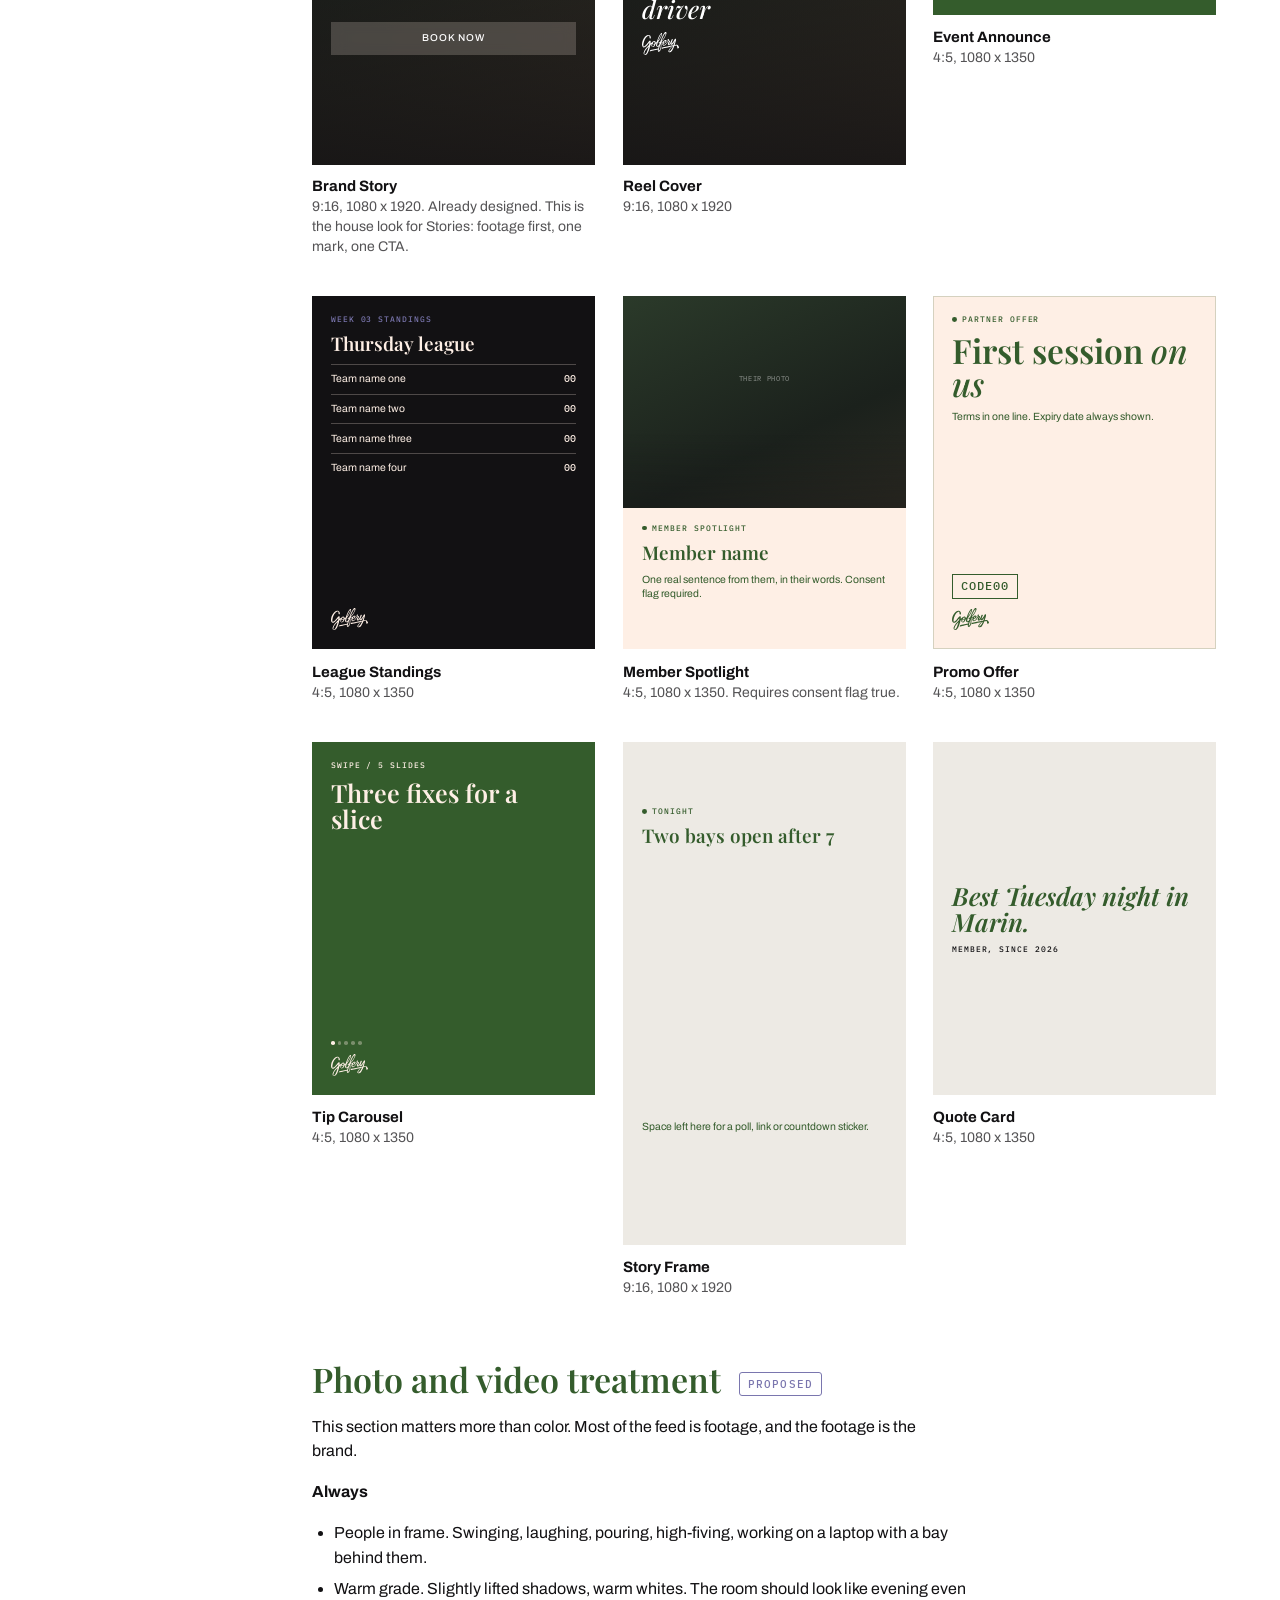
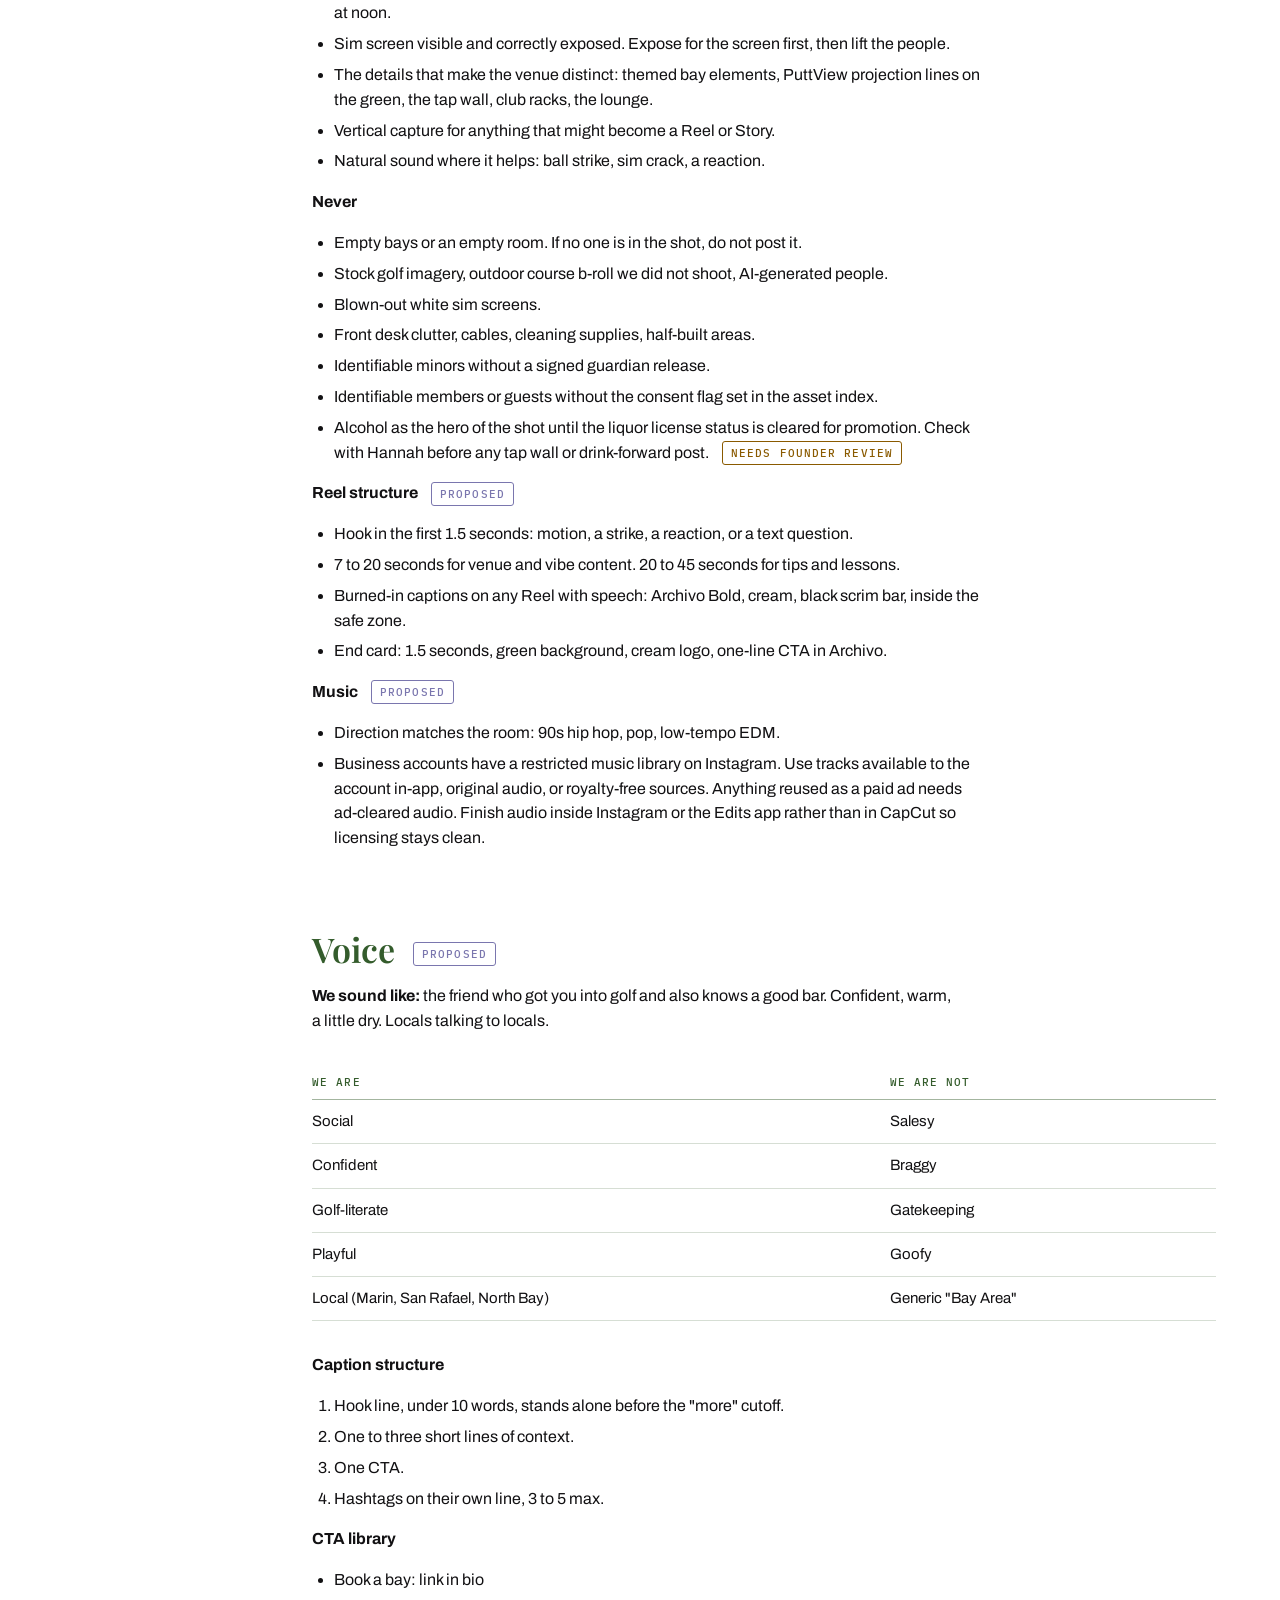
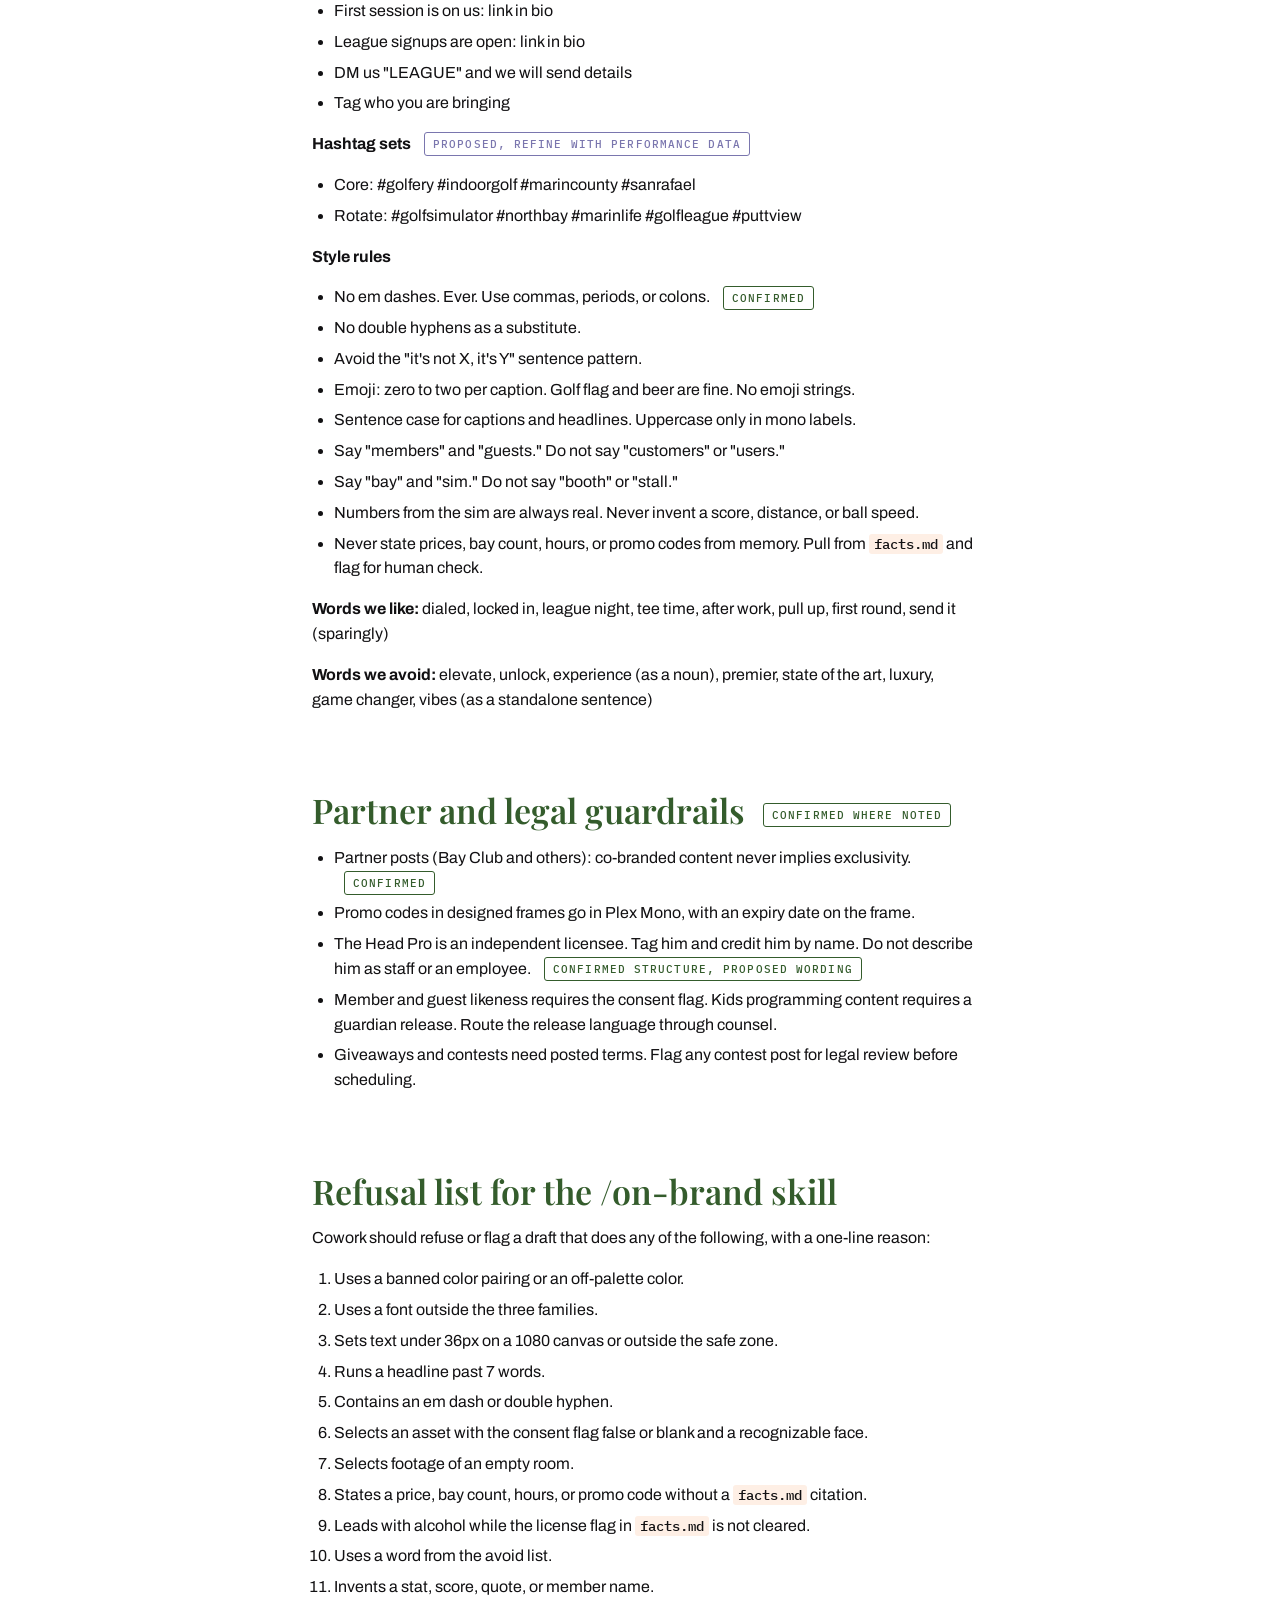
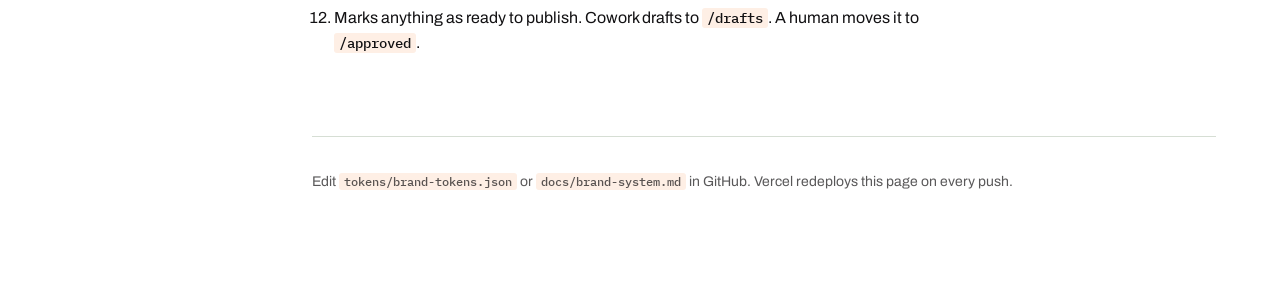
==== commit 9db0fbd7: "Remove the Open items for founder review section Removed from all three places that referenced it, s" ====
--- a/index.html
+++ b/index.html
@@ -44,7 +44,6 @@
       <p class="nav__group">Guardrails</p>
       <a class="nav__item" href="#legal">Partner and legal</a>
       <a class="nav__item" href="#refusals">Refusal list</a>
-      <a class="nav__item" href="#open">Open items</a>
     </div>
     <p class="nav__foot" id="nav-version"></p>
   </nav>
@@ -141,7 +140,6 @@
     <section class="section md" id="voice"></section>
     <section class="section md" id="legal"></section>
     <section class="section md" id="refusals"></section>
-    <section class="section md" id="open"></section>
 
     <footer class="foot">
       <p>Edit <code>tokens/brand-tokens.json</code> or <code>docs/brand-system.md</code> in GitHub. Vercel redeploys this page on every push.</p>
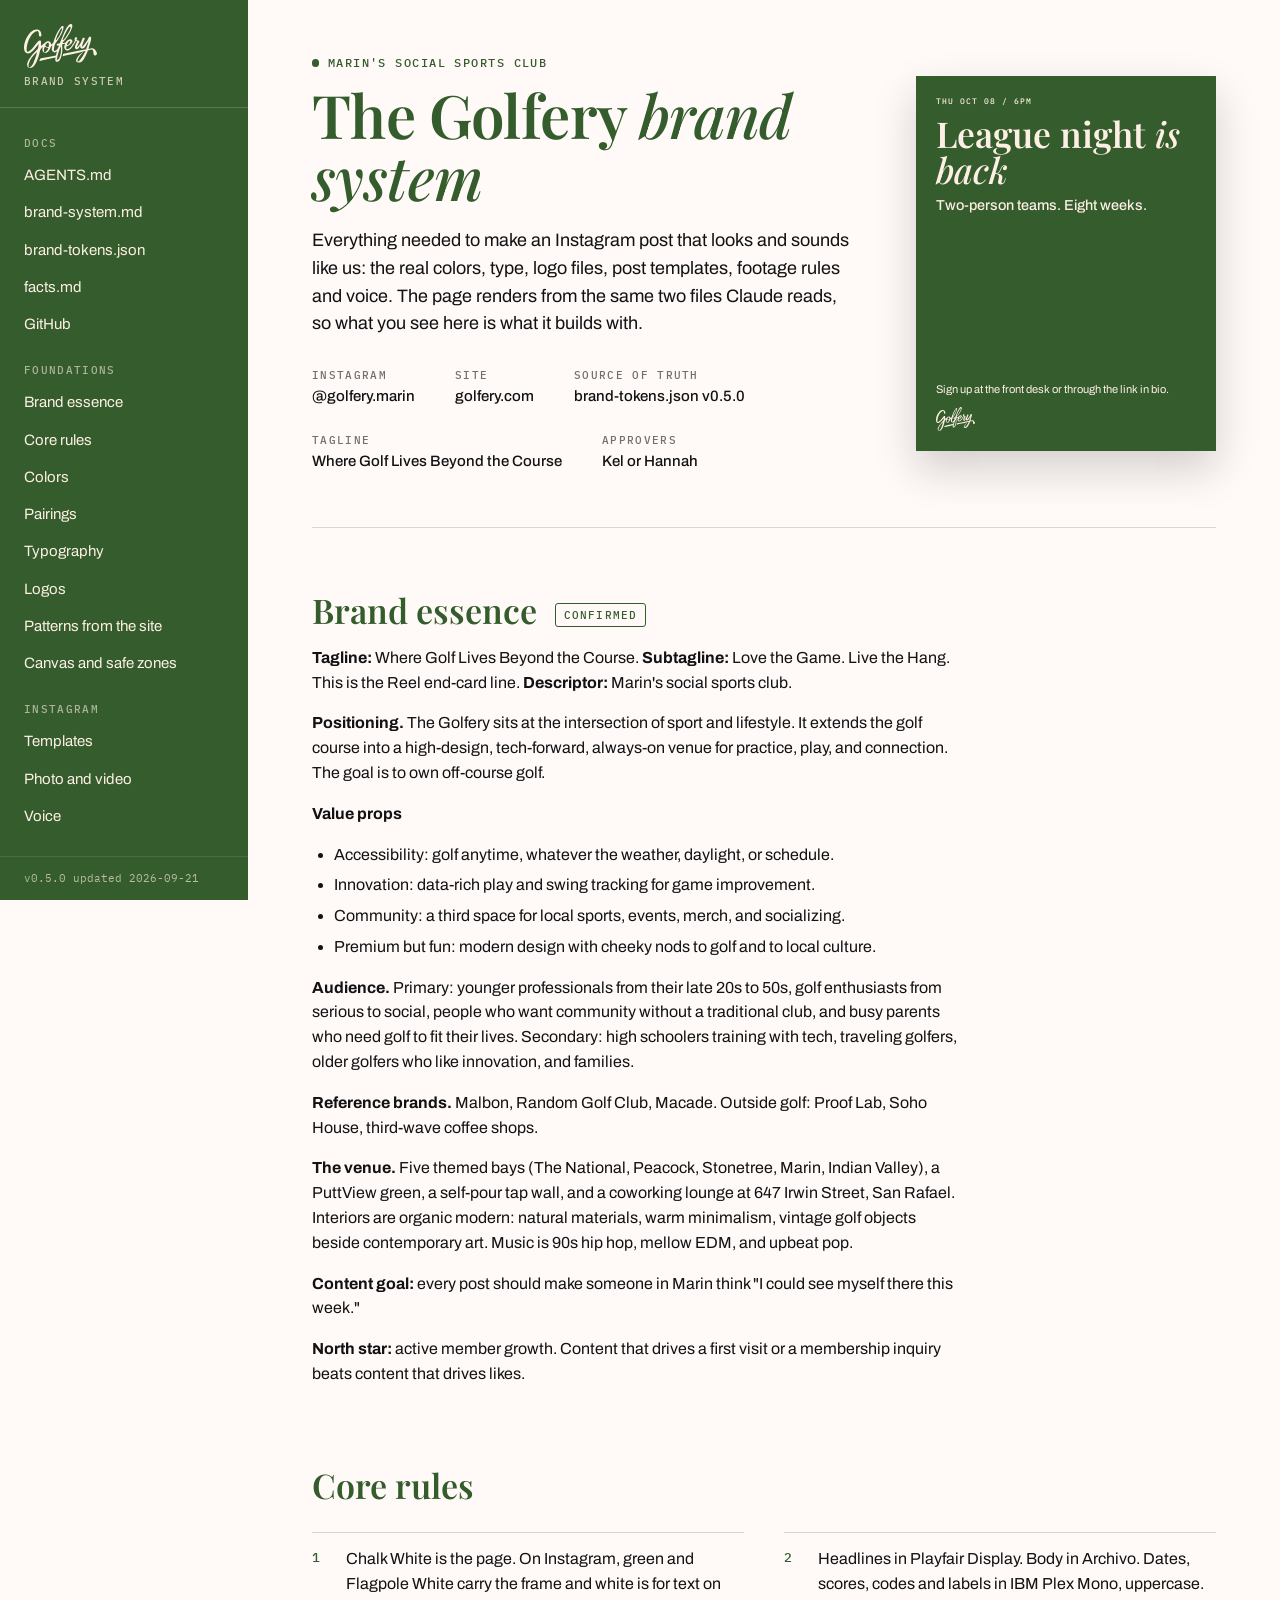
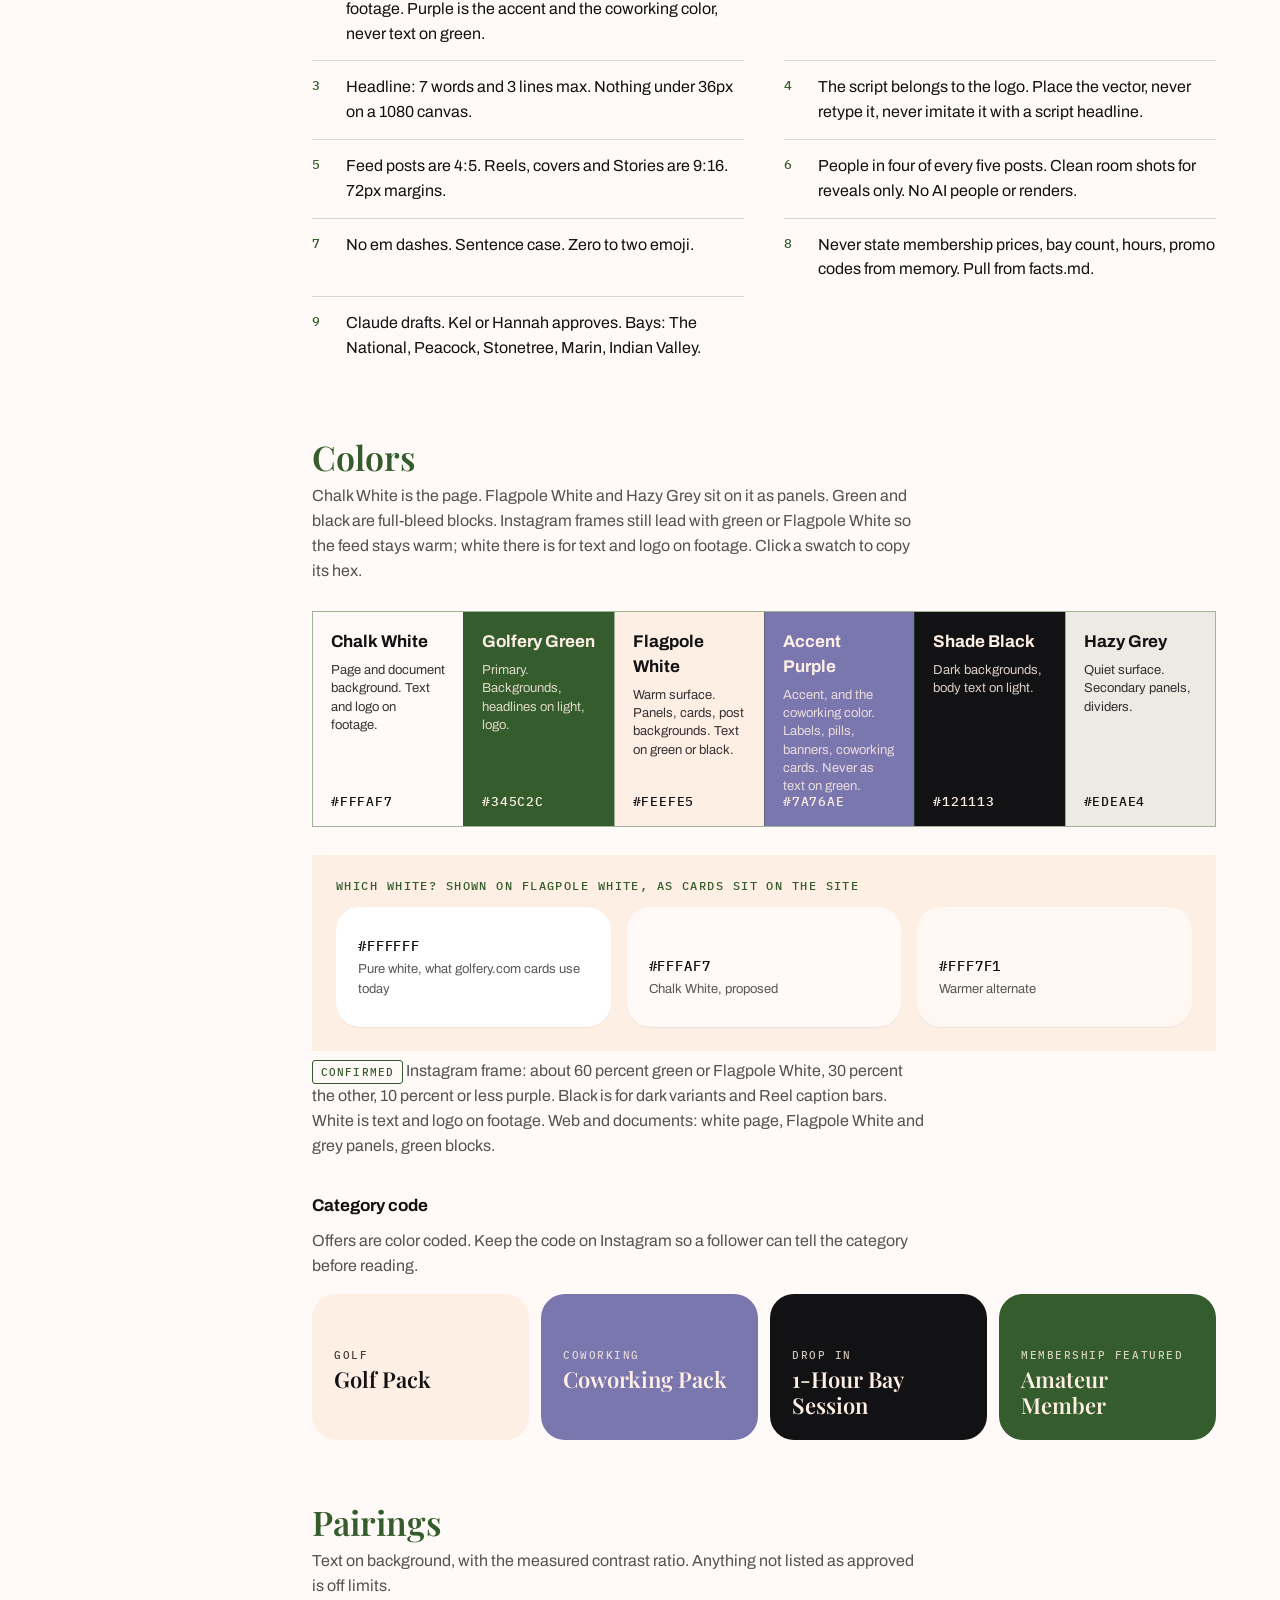
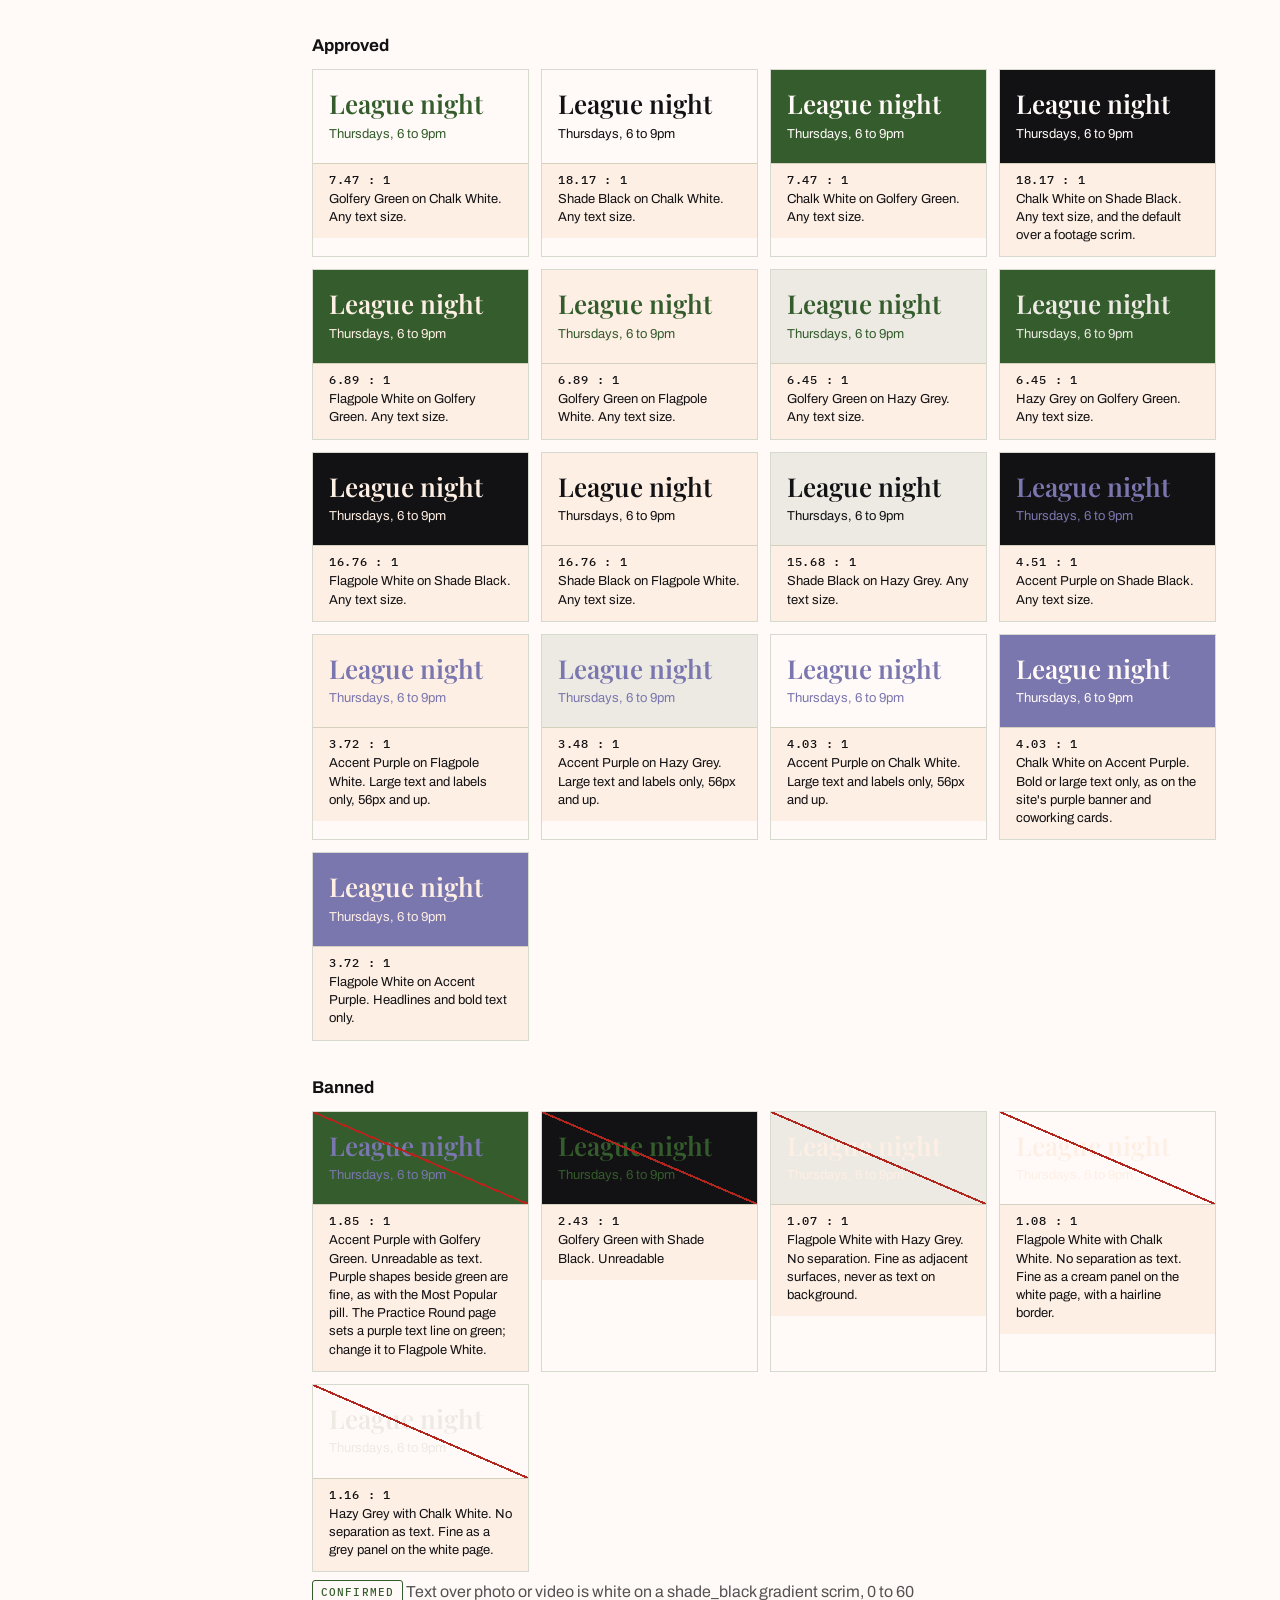
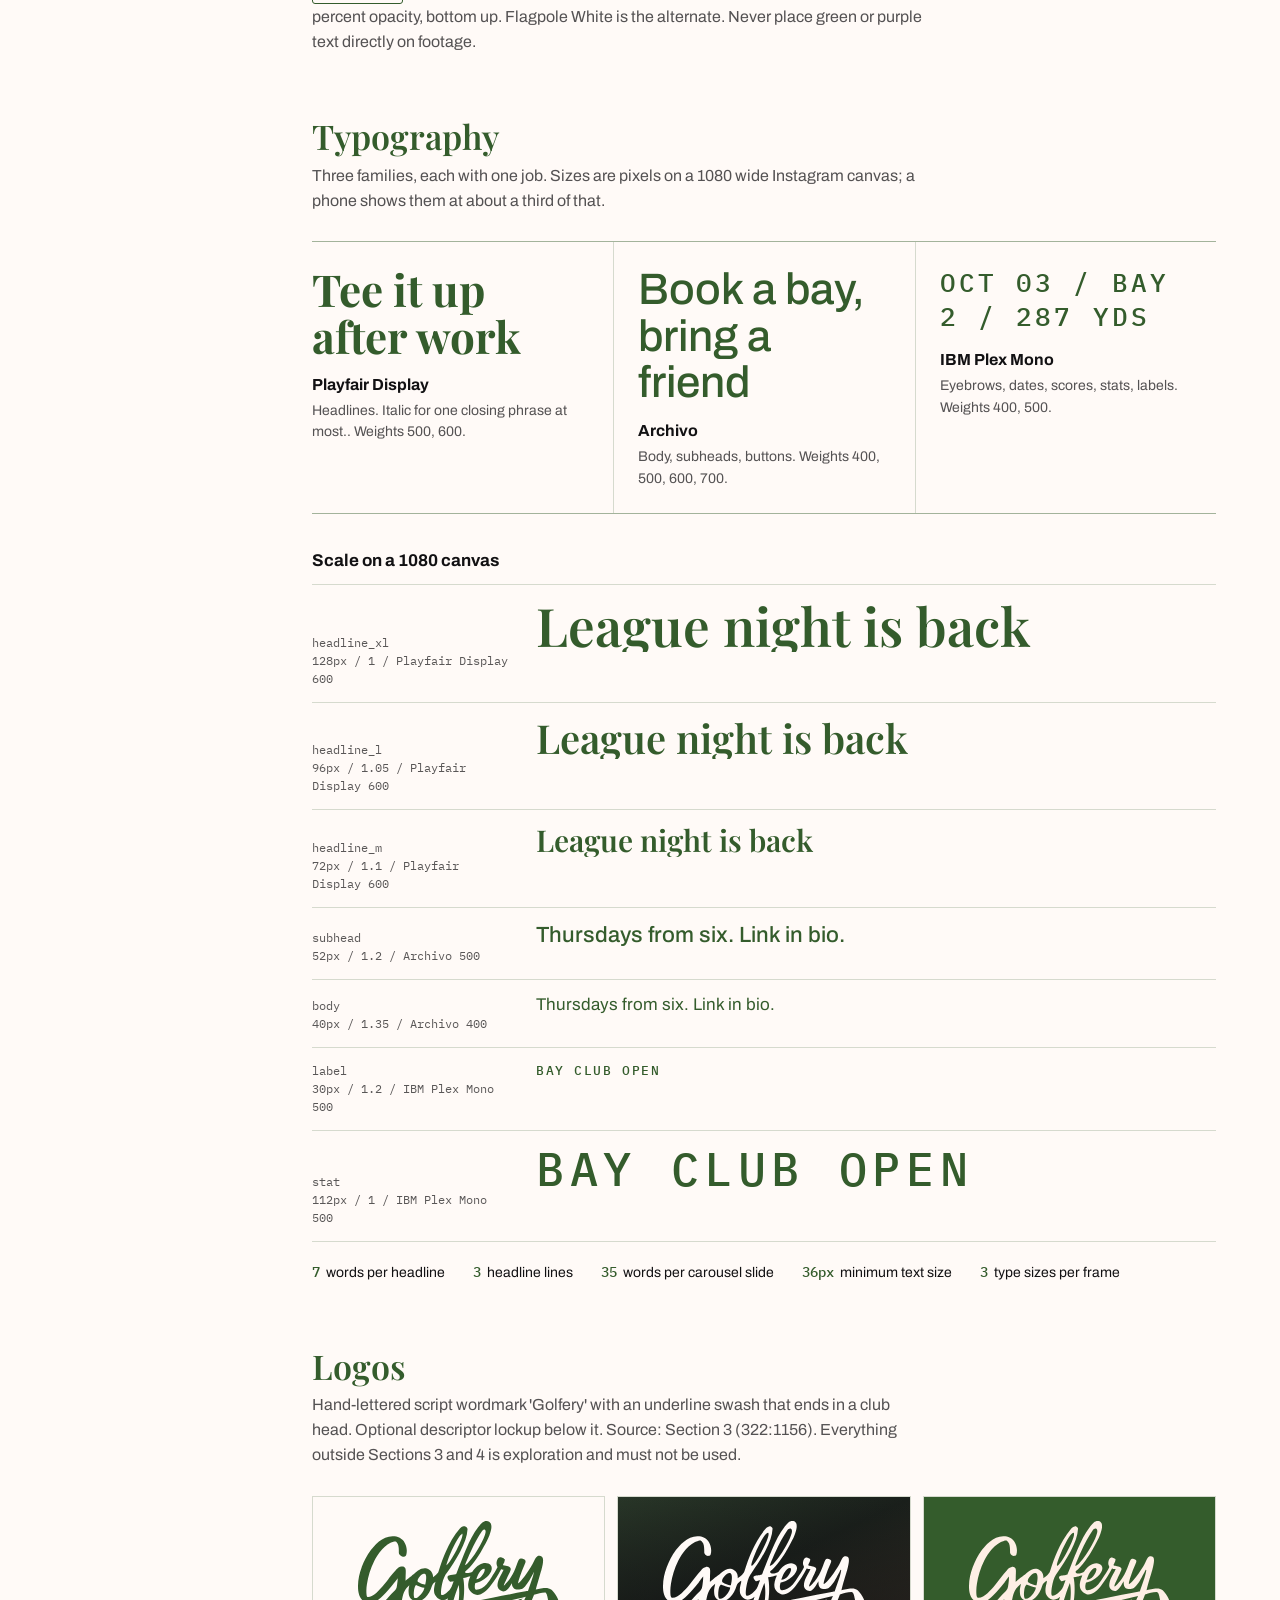
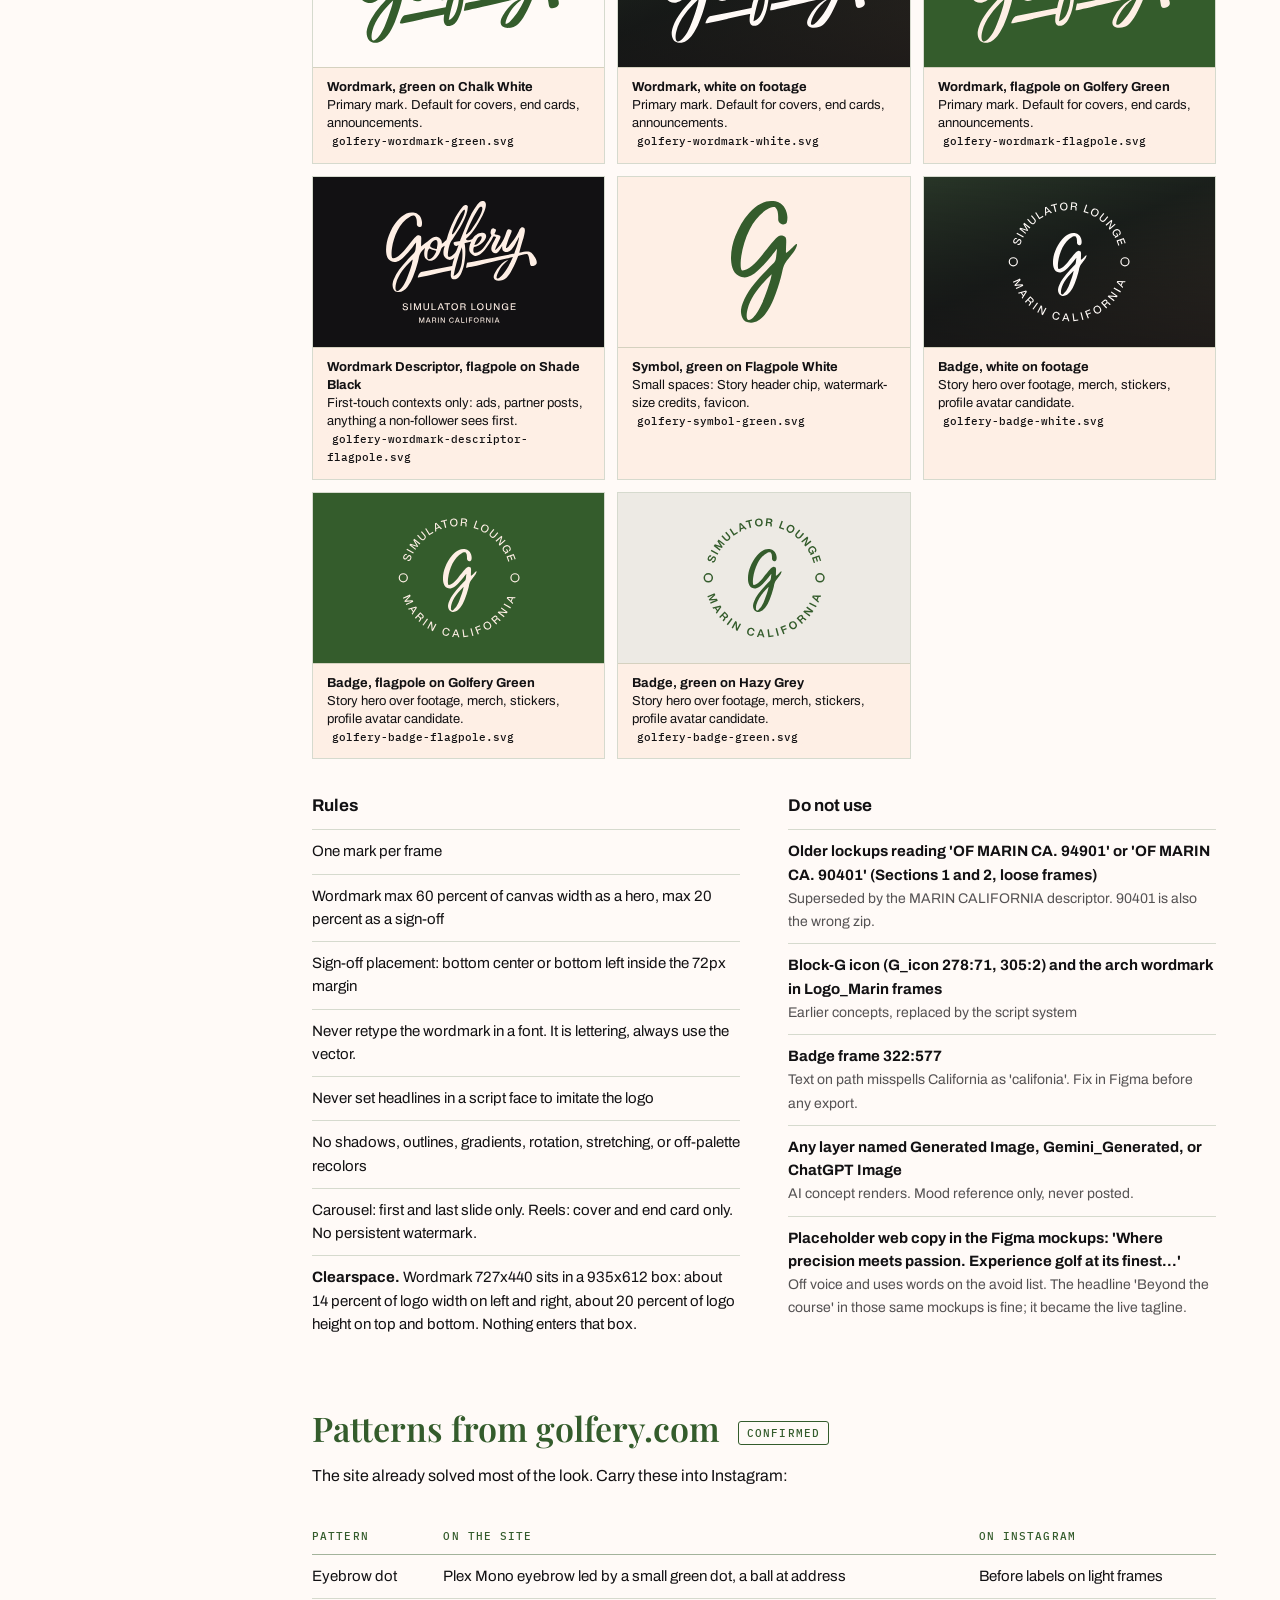
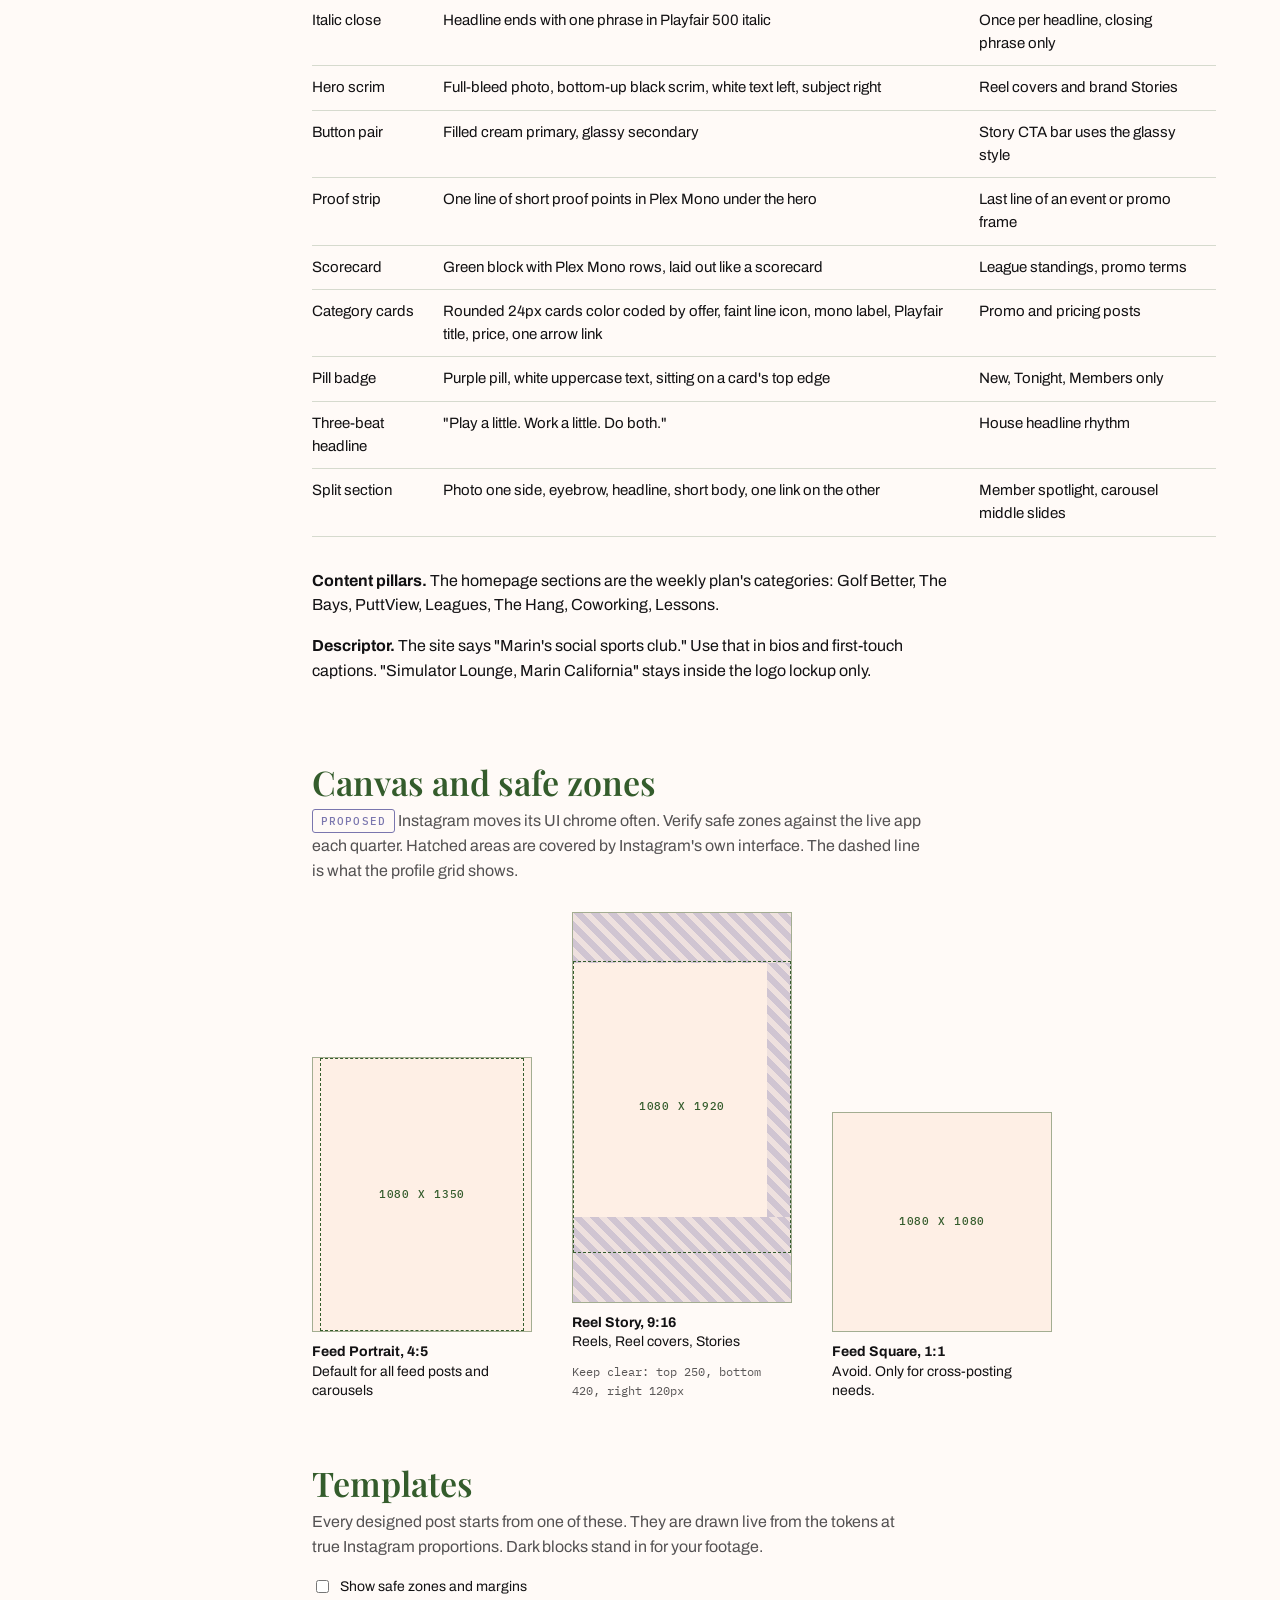
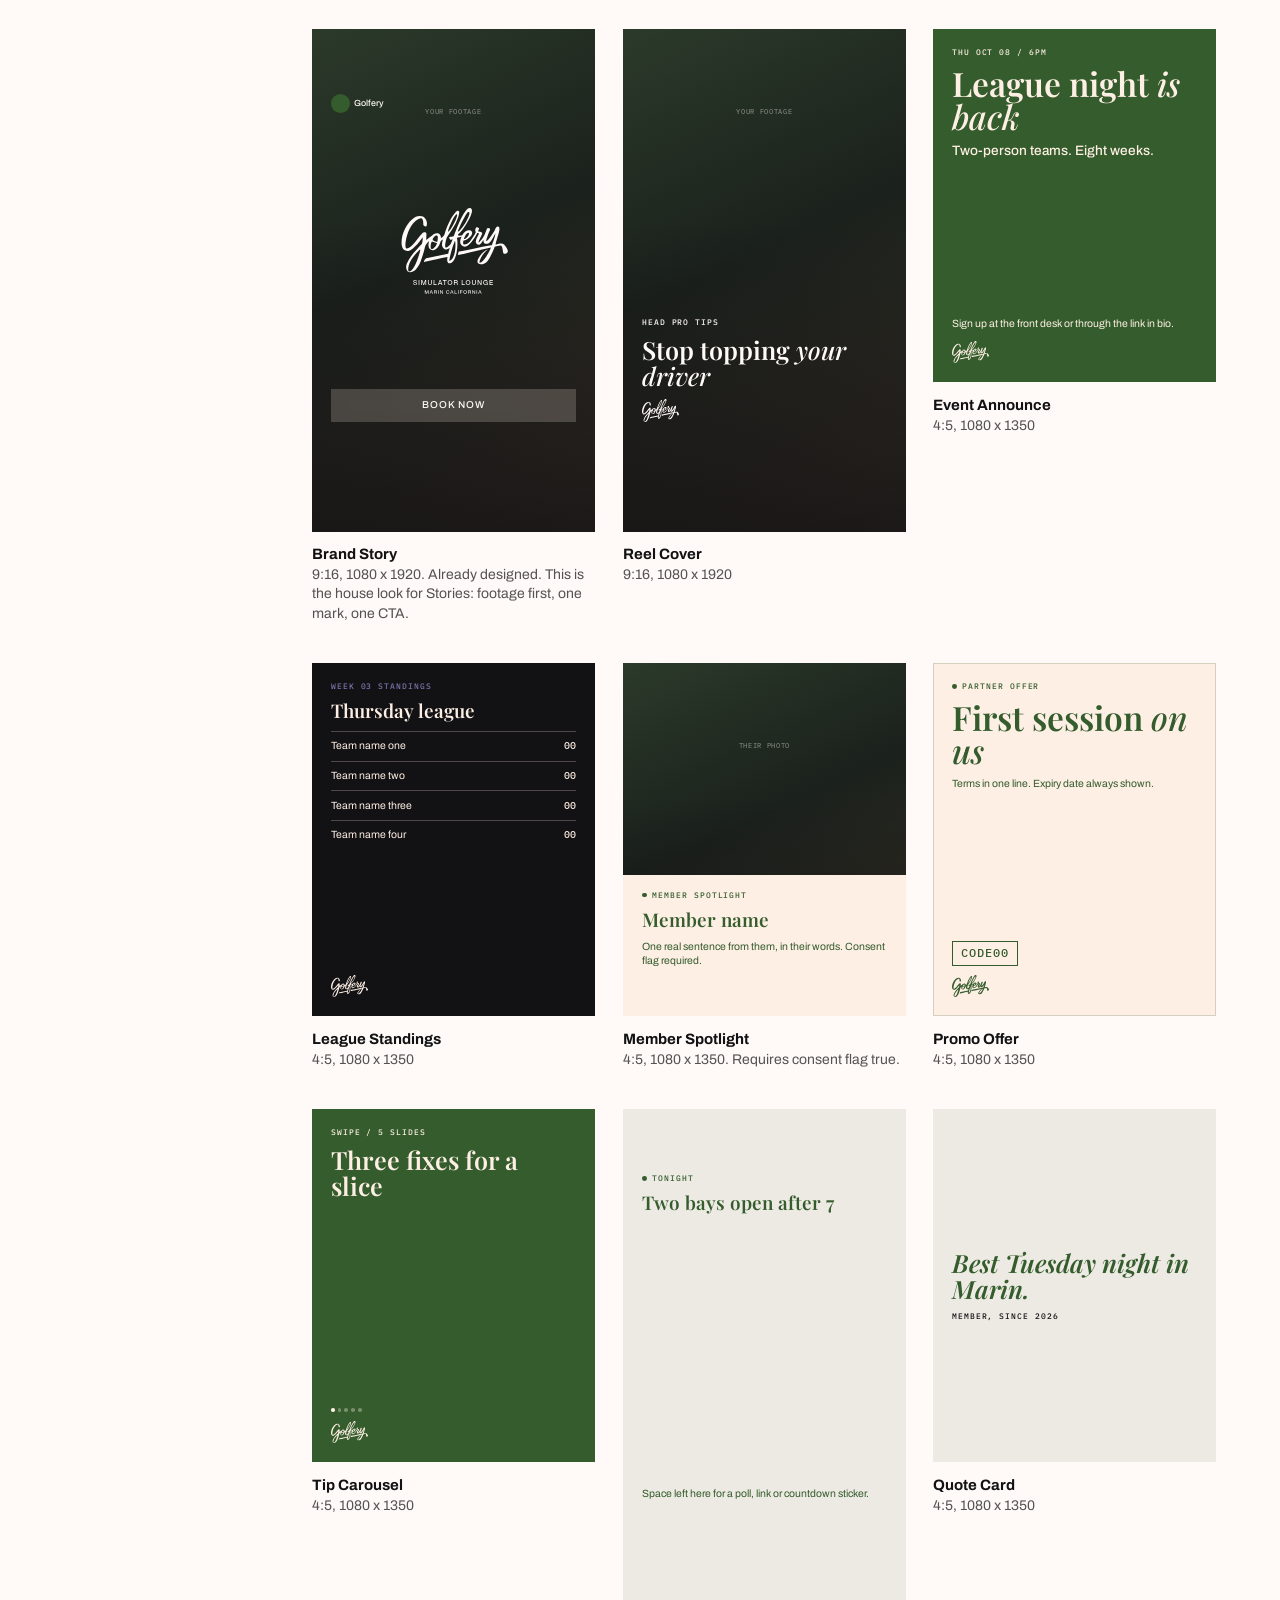
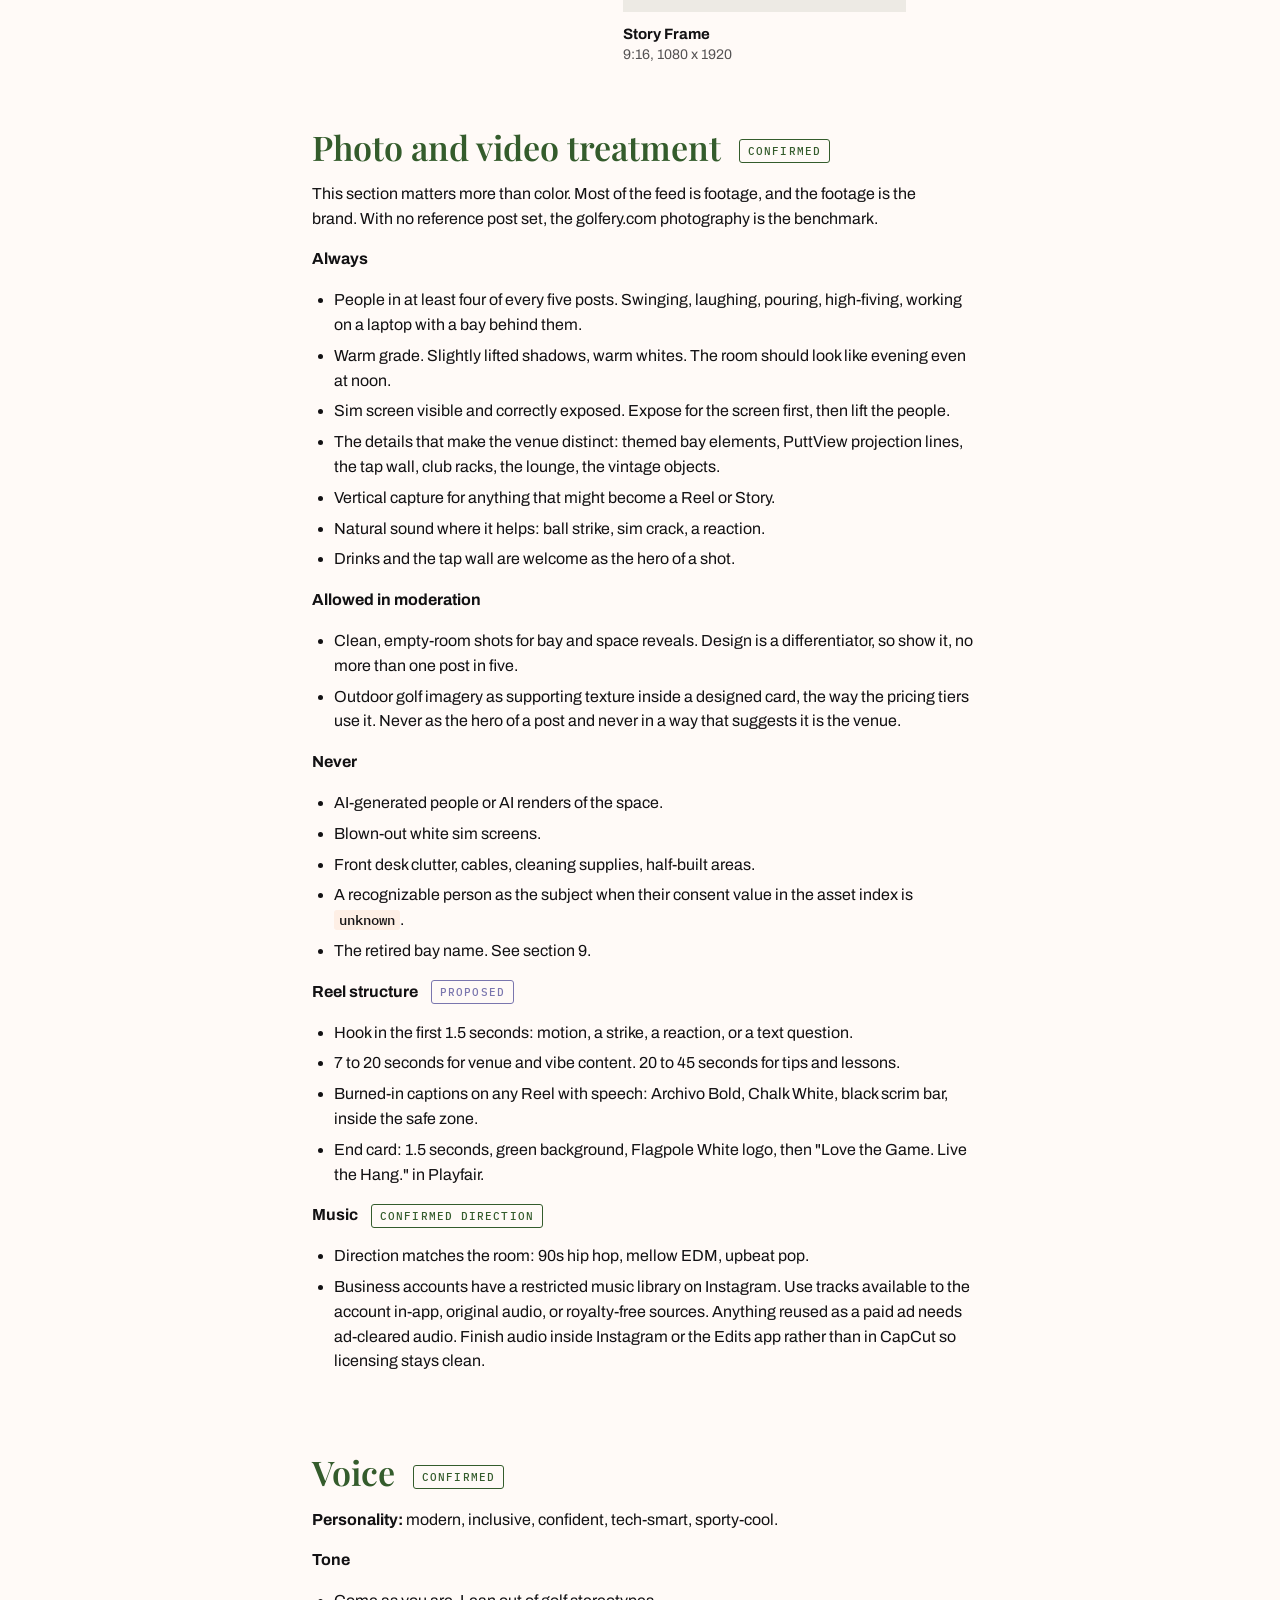
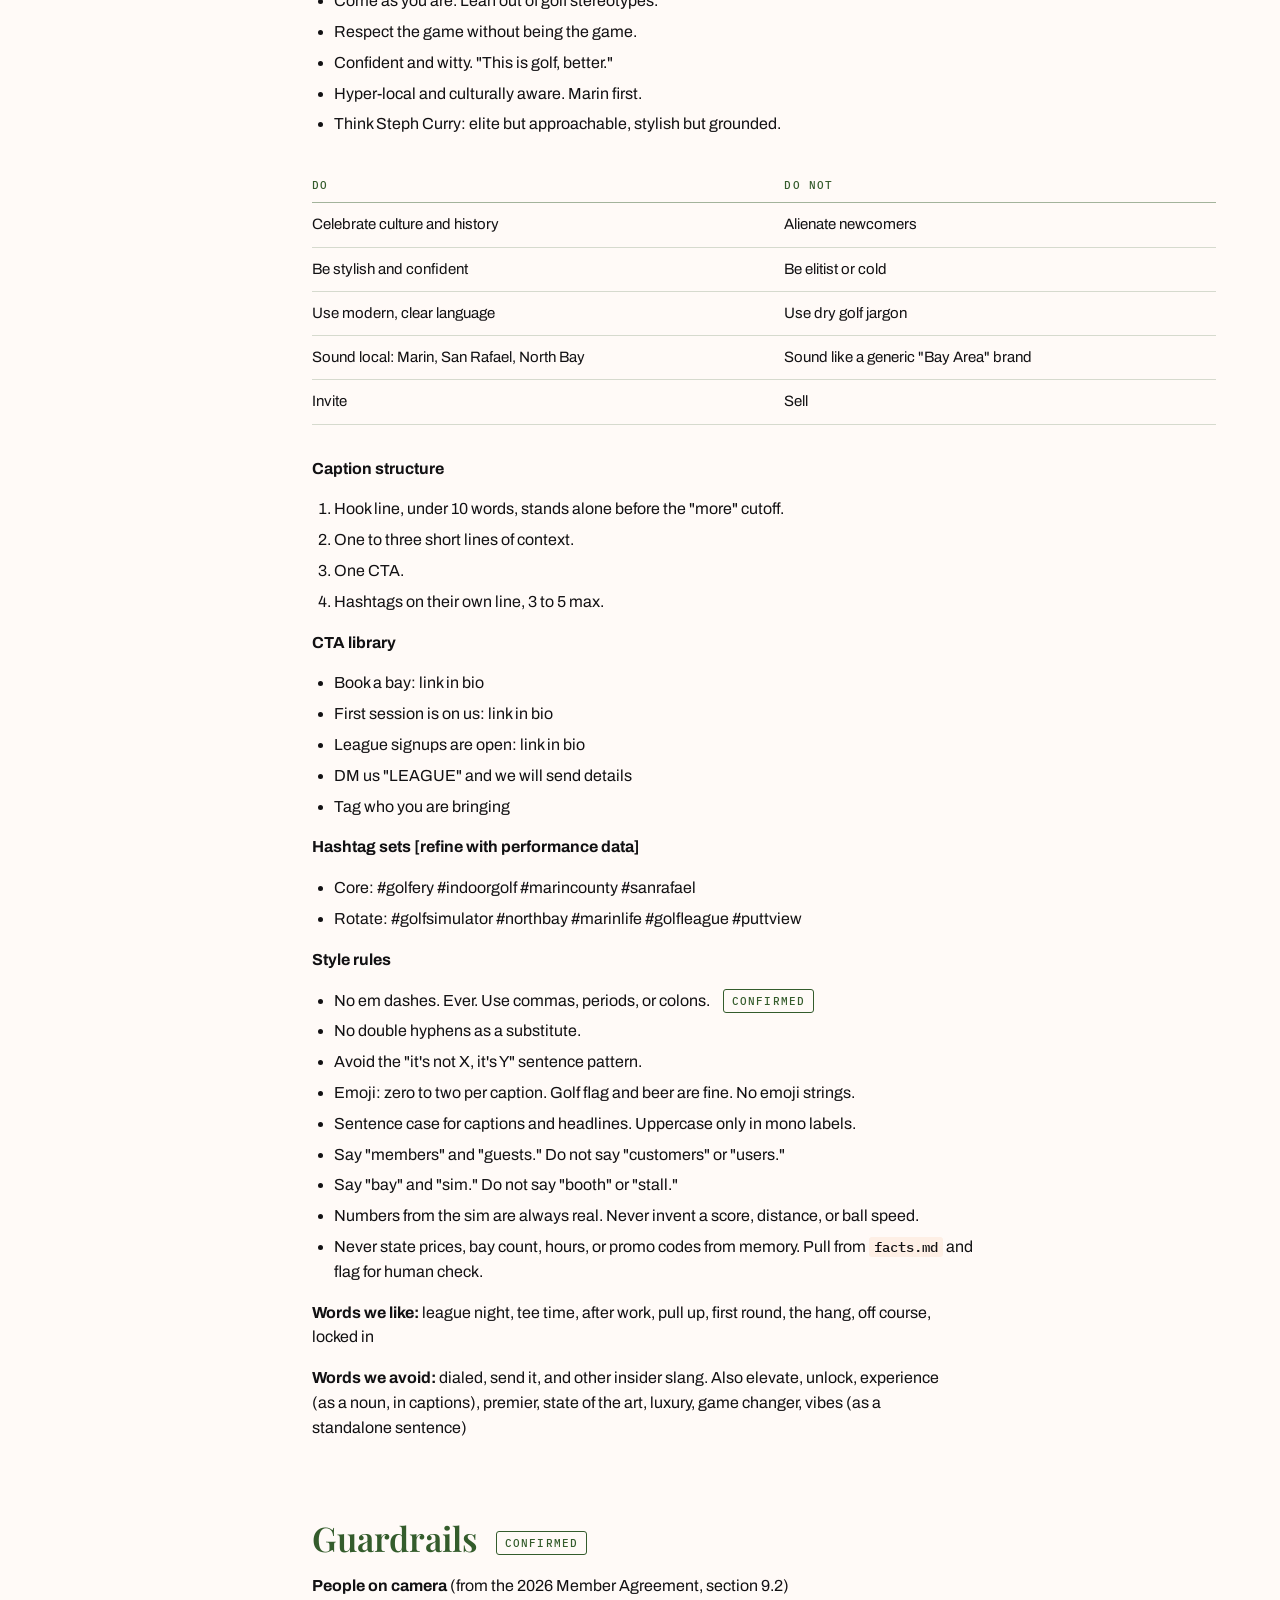
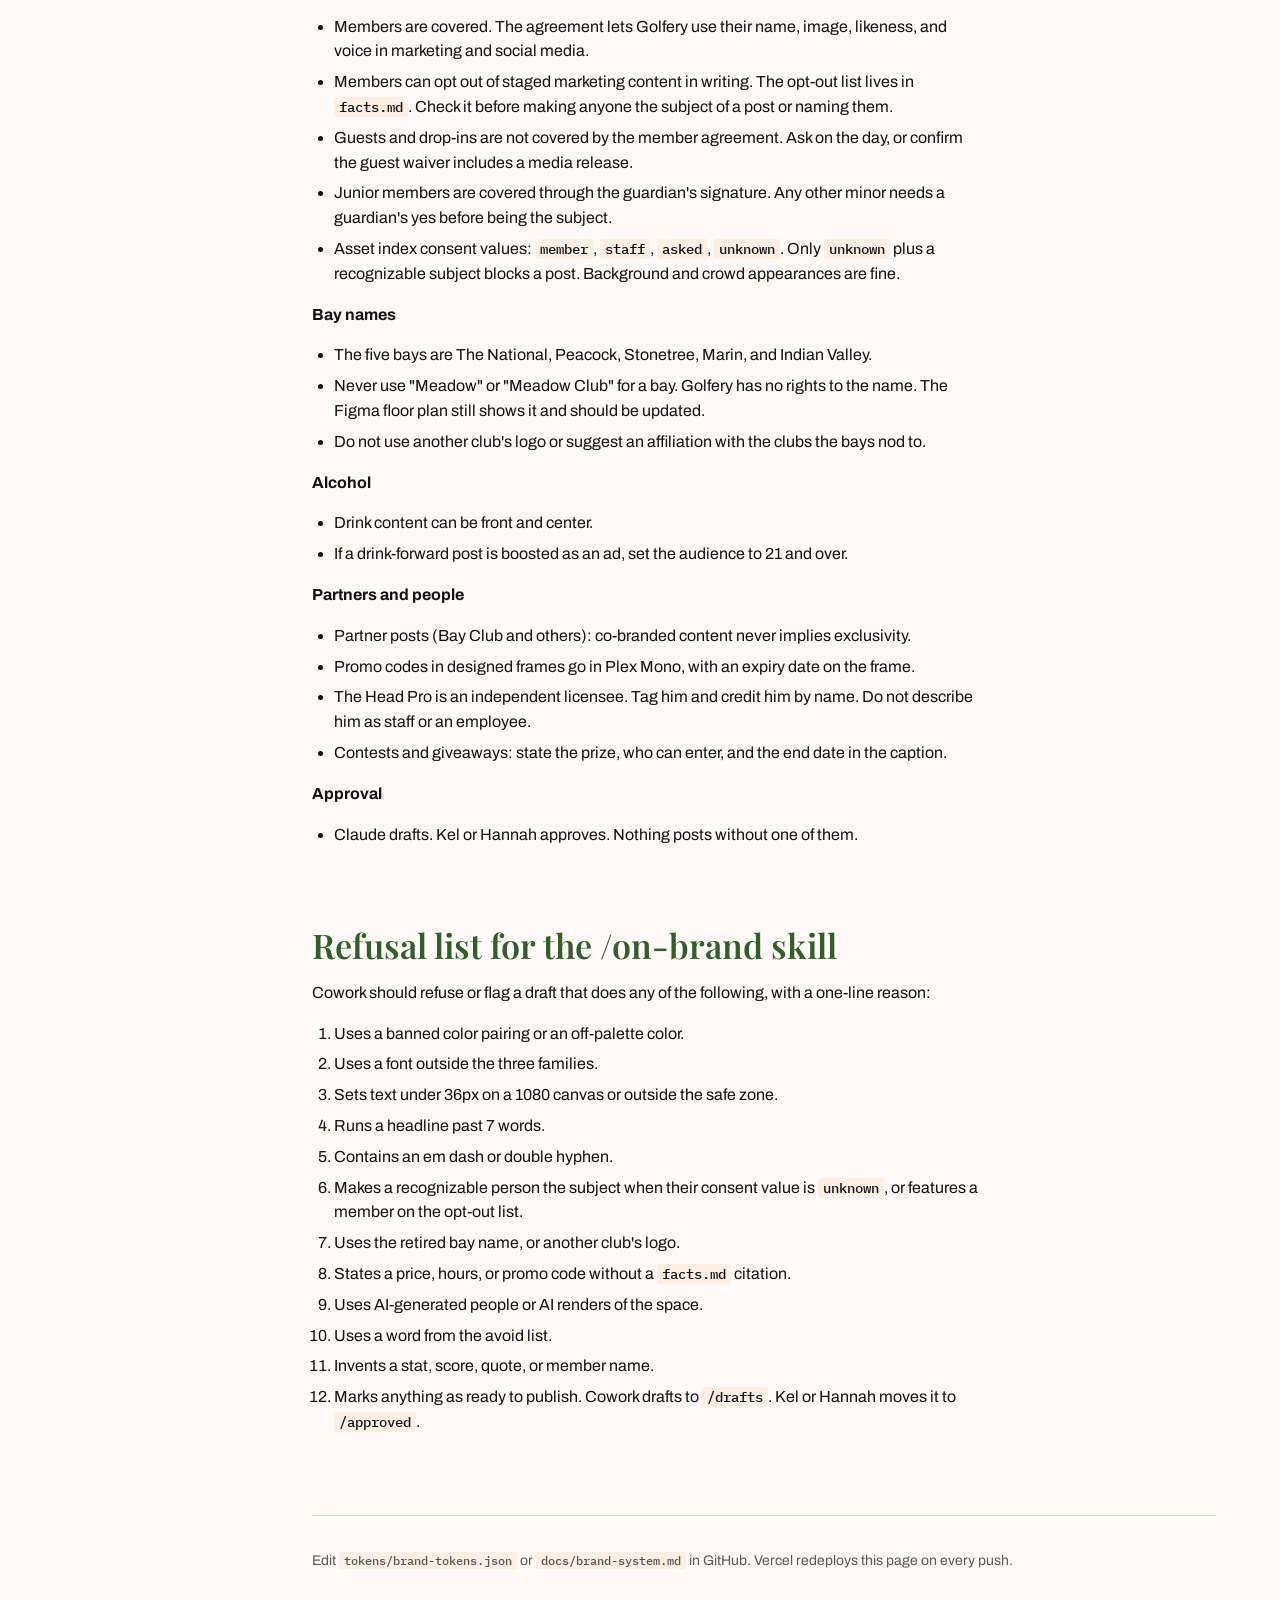
==== commit bbaa5101: "Apply brand system 0.5.0 and recolor the white marks to Chalk White Applies the 0.5.0 update: founde" ====
--- a/index.html
+++ b/index.html
@@ -28,6 +28,7 @@
       <a class="nav__item" id="nav-github" href="#" target="_blank" rel="noopener" hidden>GitHub</a>
 
       <p class="nav__group">Foundations</p>
+      <a class="nav__item" href="#essence">Brand essence</a>
       <a class="nav__item" href="#rules">Core rules</a>
       <a class="nav__item" href="#colors">Colors</a>
       <a class="nav__item" href="#pairings">Pairings</a>
@@ -41,8 +42,8 @@
       <a class="nav__item" href="#photo">Photo and video</a>
       <a class="nav__item" href="#voice">Voice</a>
 
-      <p class="nav__group">Guardrails</p>
-      <a class="nav__item" href="#legal">Partner and legal</a>
+      <p class="nav__group">Rules</p>
+      <a class="nav__item" href="#legal">Guardrails</a>
       <a class="nav__item" href="#refusals">Refusal list</a>
     </div>
     <p class="nav__foot" id="nav-version"></p>
@@ -61,6 +62,8 @@
       </div>
       <div class="hero__frame" id="hero-frame" aria-label="Example event announcement post"></div>
     </header>
+
+    <section class="section md" id="essence"></section>
 
     <section class="section" id="rules">
       <h2>Core rules</h2>
--- a/site/site.css
+++ b/site/site.css
@@ -1,6 +1,6 @@
 /* Golfery brand site. Page chrome only. Brand values are injected from tokens/brand-tokens.json by app.js */
 :root {
-  --white: #FFFFFF;
+  --white: #FFFAF7;
   --green: #345C2C;
   --cream: #FEEFE5;
   --purple: #7A76AE;
@@ -97,6 +97,17 @@
 .swatch__role { font-size: 13px; line-height: 1.4; opacity: 0.85; margin-top: 6px; }
 .swatch__hex { font: 500 13px/1 var(--mono); letter-spacing: 0.06em; }
 .swatch:hover .swatch__hex { text-decoration: underline; }
+
+.white-wrap { margin-top: 28px; padding: 24px; background: var(--cream); }
+.white-wrap .label { margin-bottom: 14px; }
+.white-opts { display: grid; grid-template-columns: repeat(auto-fit, minmax(180px, 1fr)); gap: 16px; }
+.white-opt { all: unset; cursor: pointer; box-sizing: border-box; border-radius: 24px; padding: 28px 22px; min-height: 120px; display: flex; flex-direction: column; justify-content: flex-end; box-shadow: 0 1px 0 rgb(18 17 19 / 0.06); }
+.white-opt b { font: 500 14px var(--mono); letter-spacing: 0.06em; }
+.white-opt span { font-size: 13px; color: rgb(18 17 19 / 0.7); margin-top: 4px; }
+.cats { display: grid; grid-template-columns: repeat(auto-fit, minmax(190px, 1fr)); gap: 12px; }
+.cat { border-radius: 24px; padding: 56px 22px 22px; display: flex; flex-direction: column; gap: 6px; }
+.cat__label { font: 500 11px/1 var(--mono); letter-spacing: 0.14em; text-transform: uppercase; opacity: 0.8; }
+.cat__title { font: 600 22px/1.15 var(--display); }
 
 /* Pairings */
 .pairs { display: grid; grid-template-columns: repeat(auto-fill, minmax(210px, 1fr)); gap: 12px; }
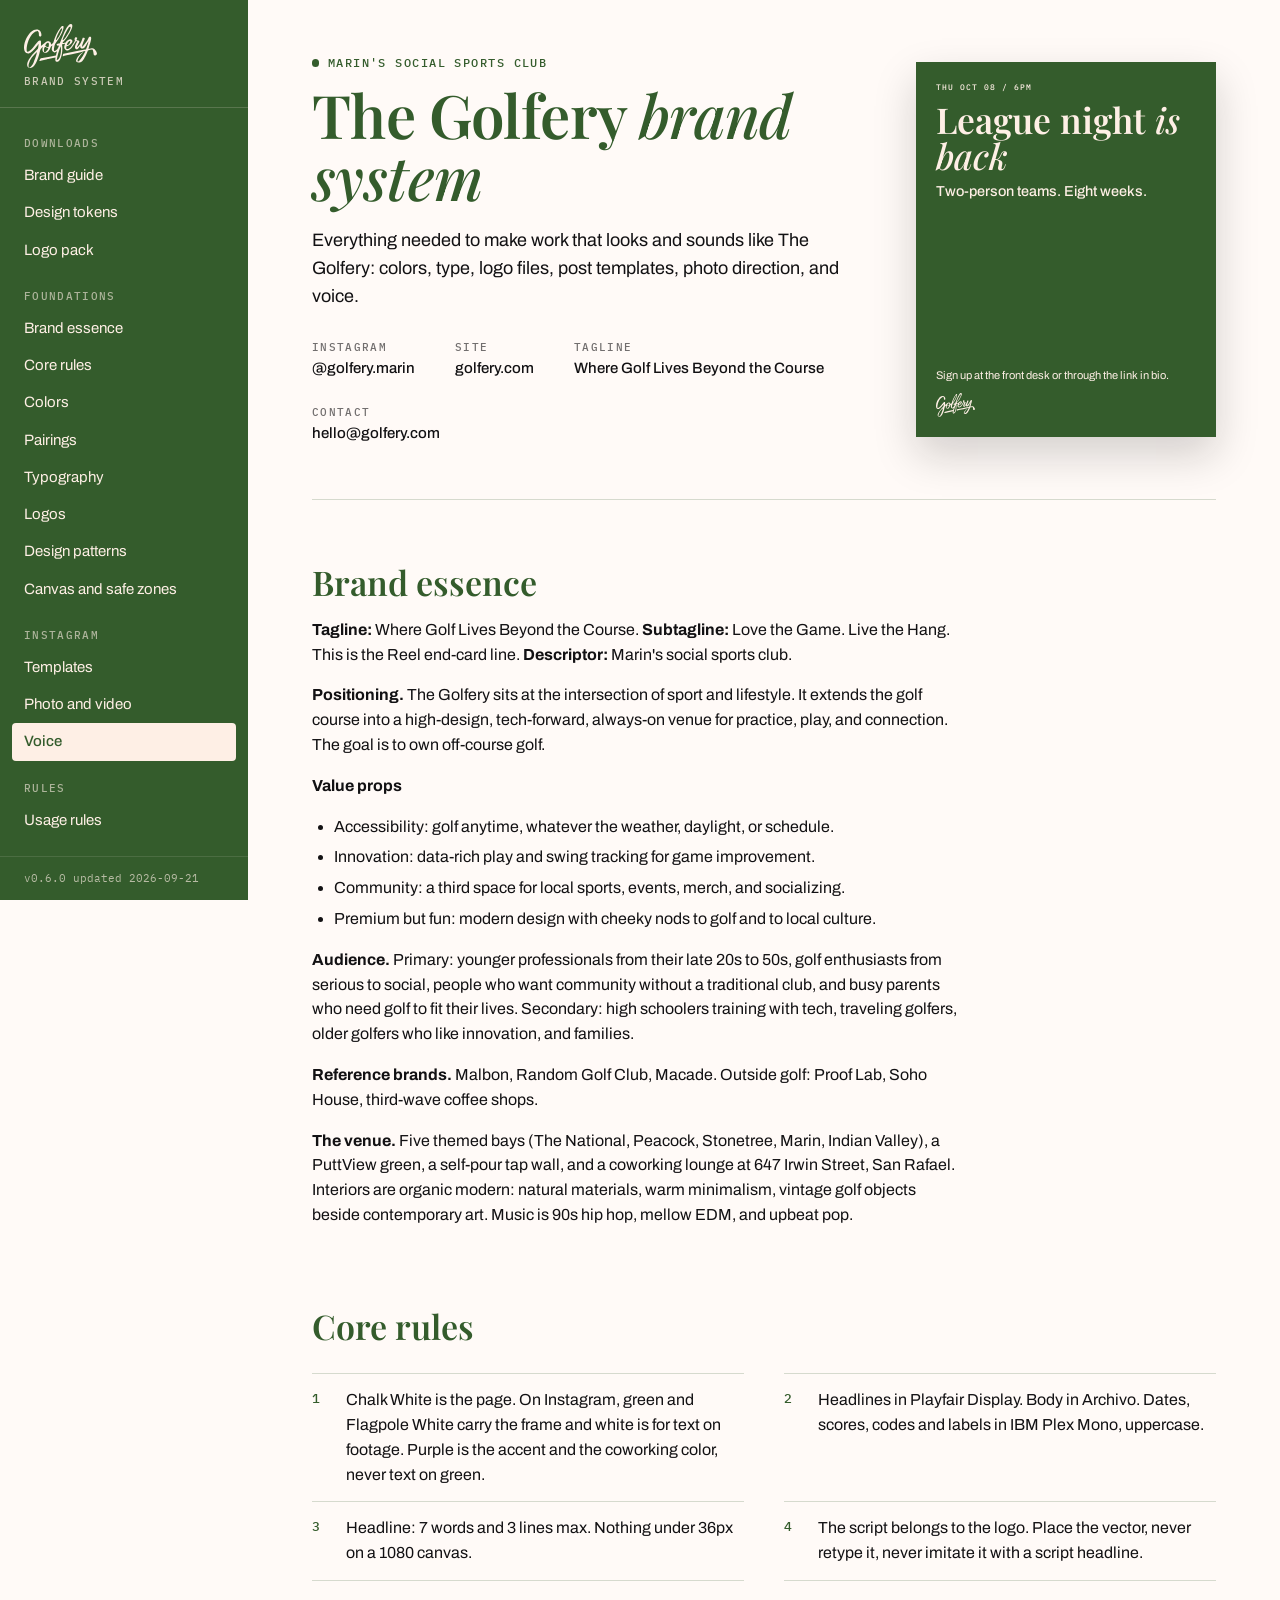
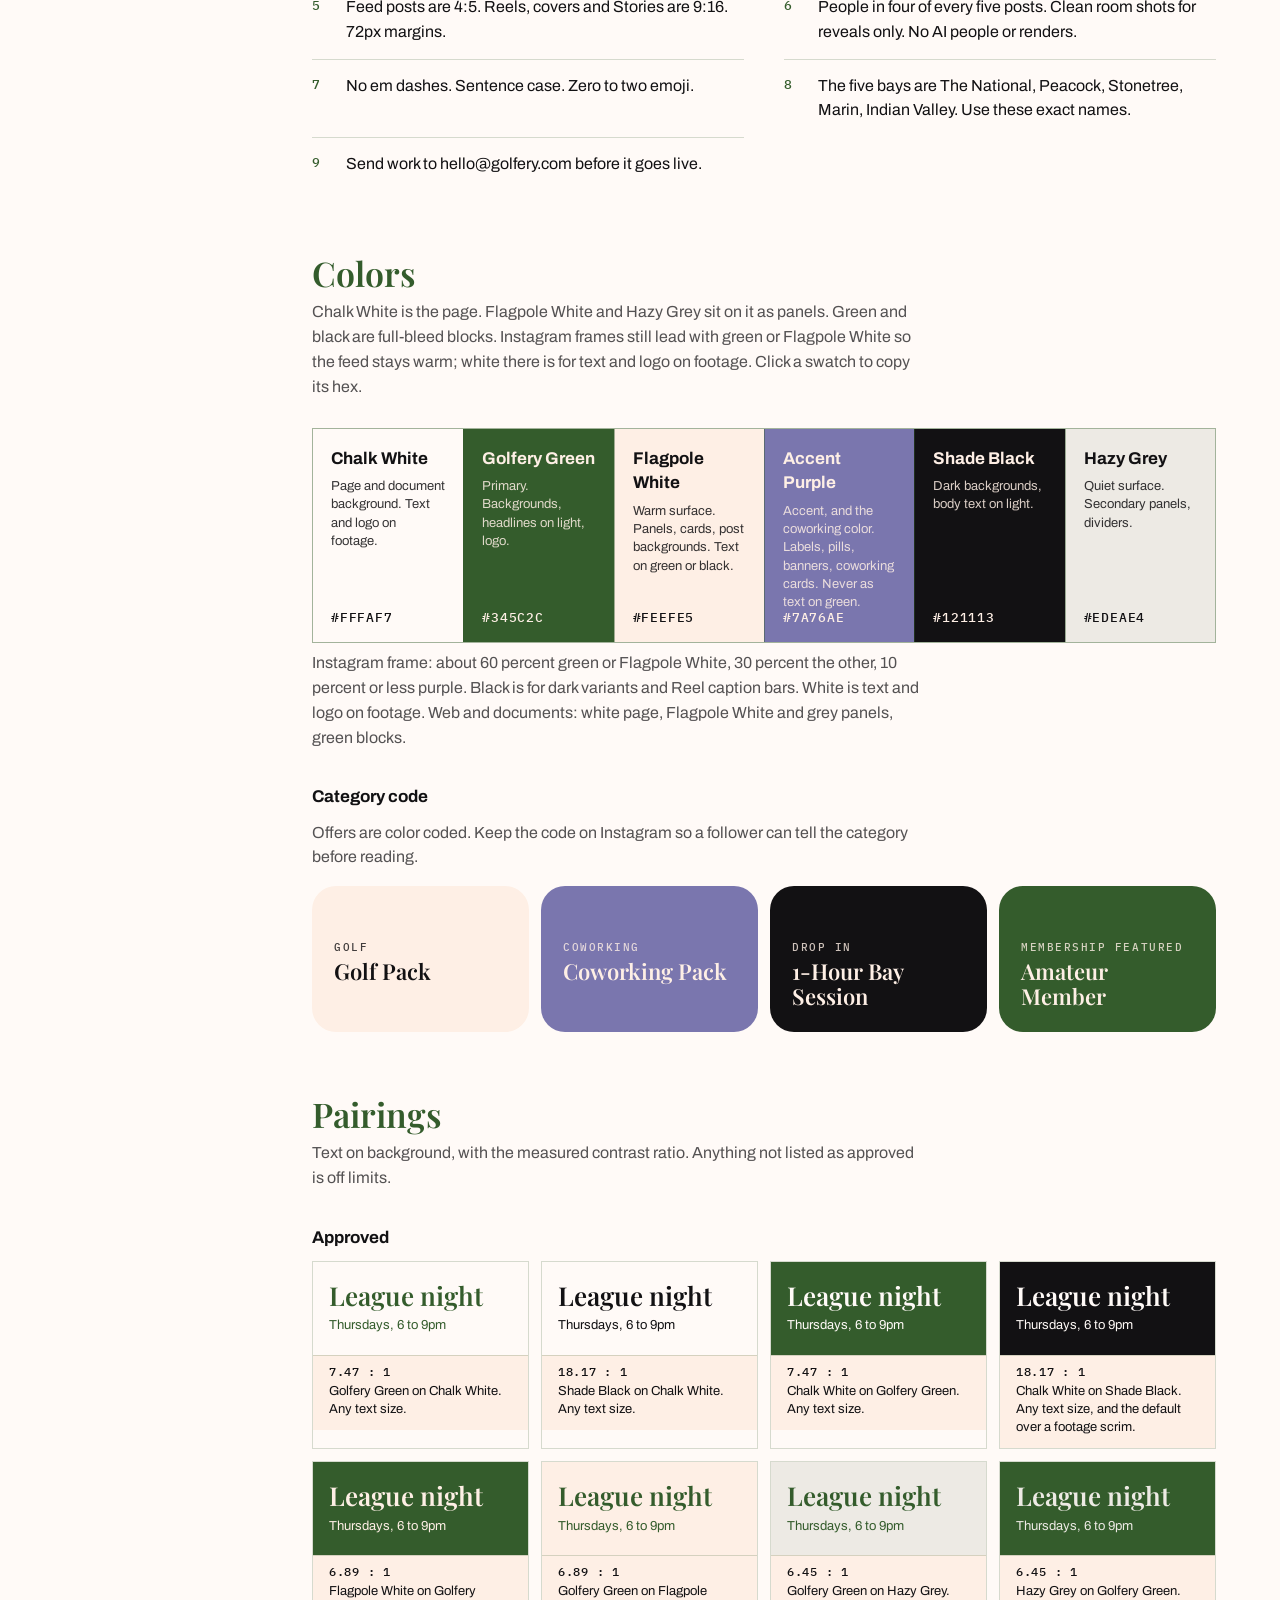
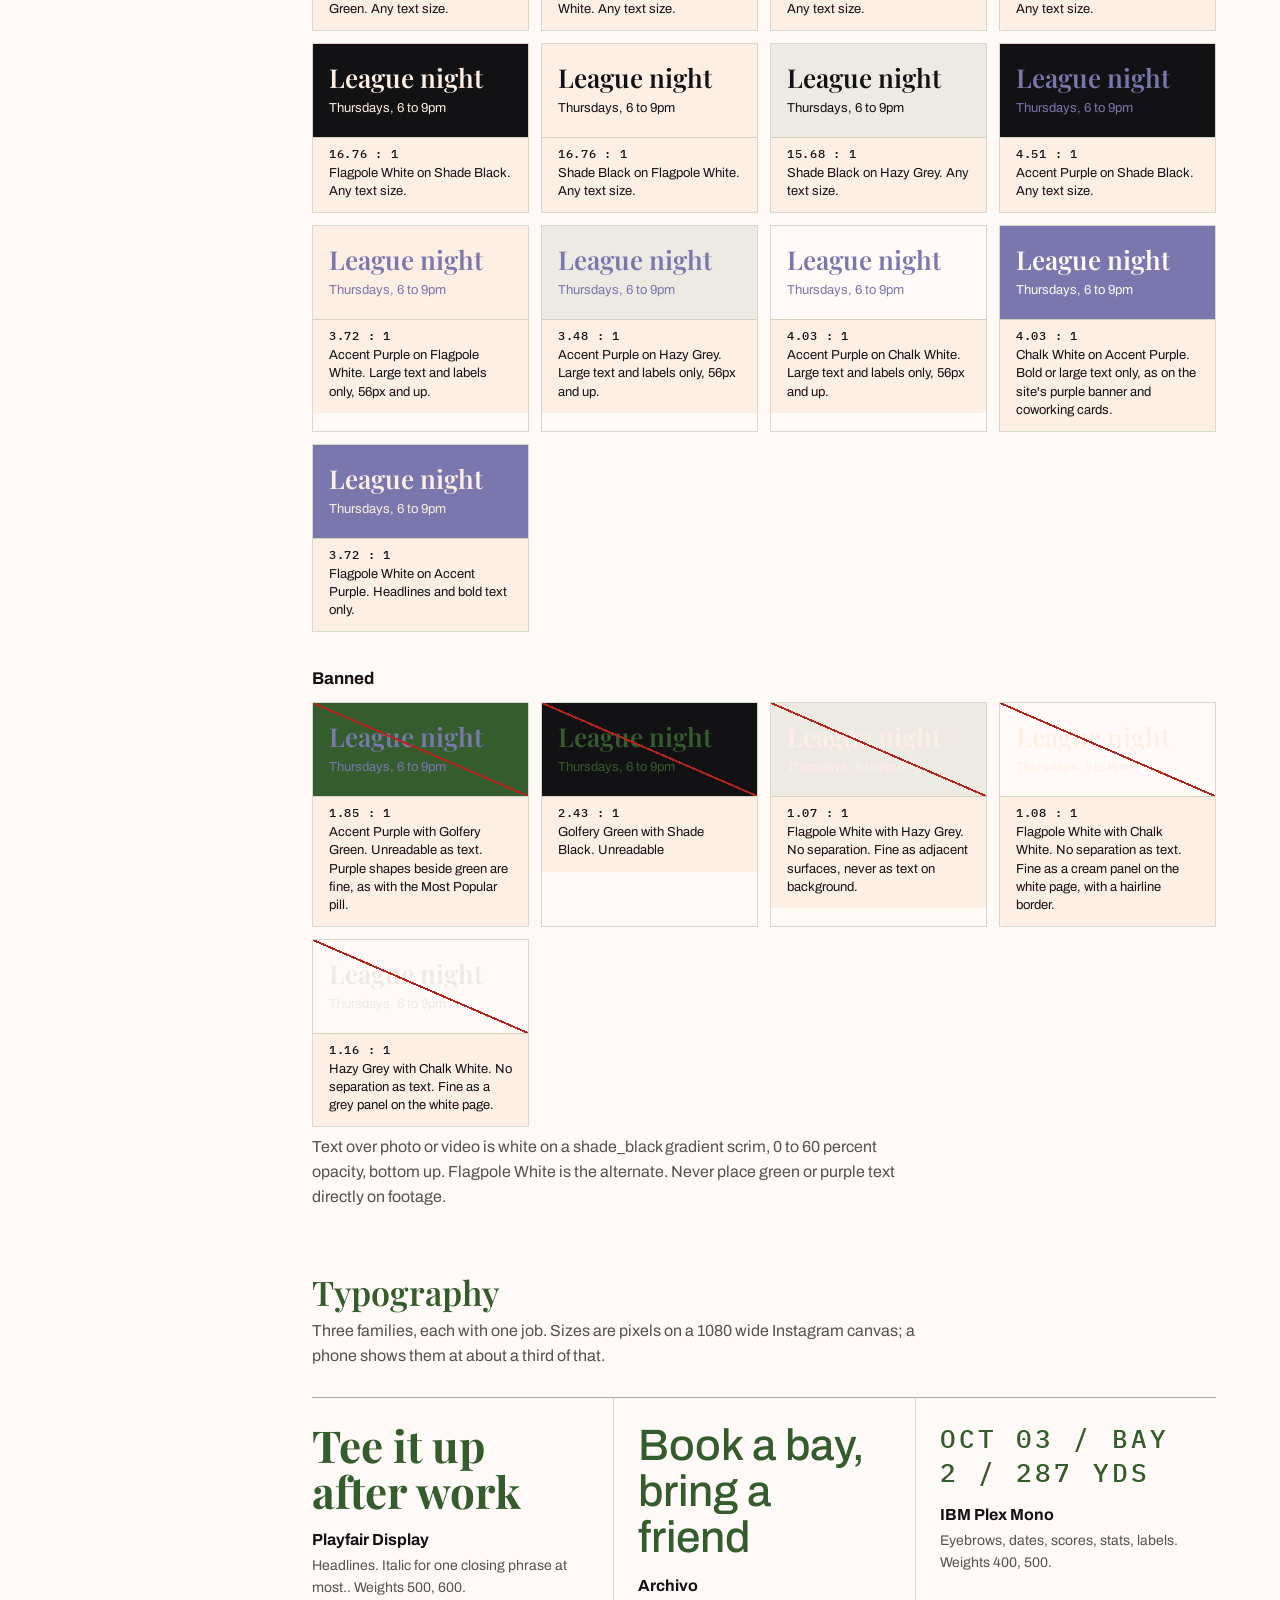
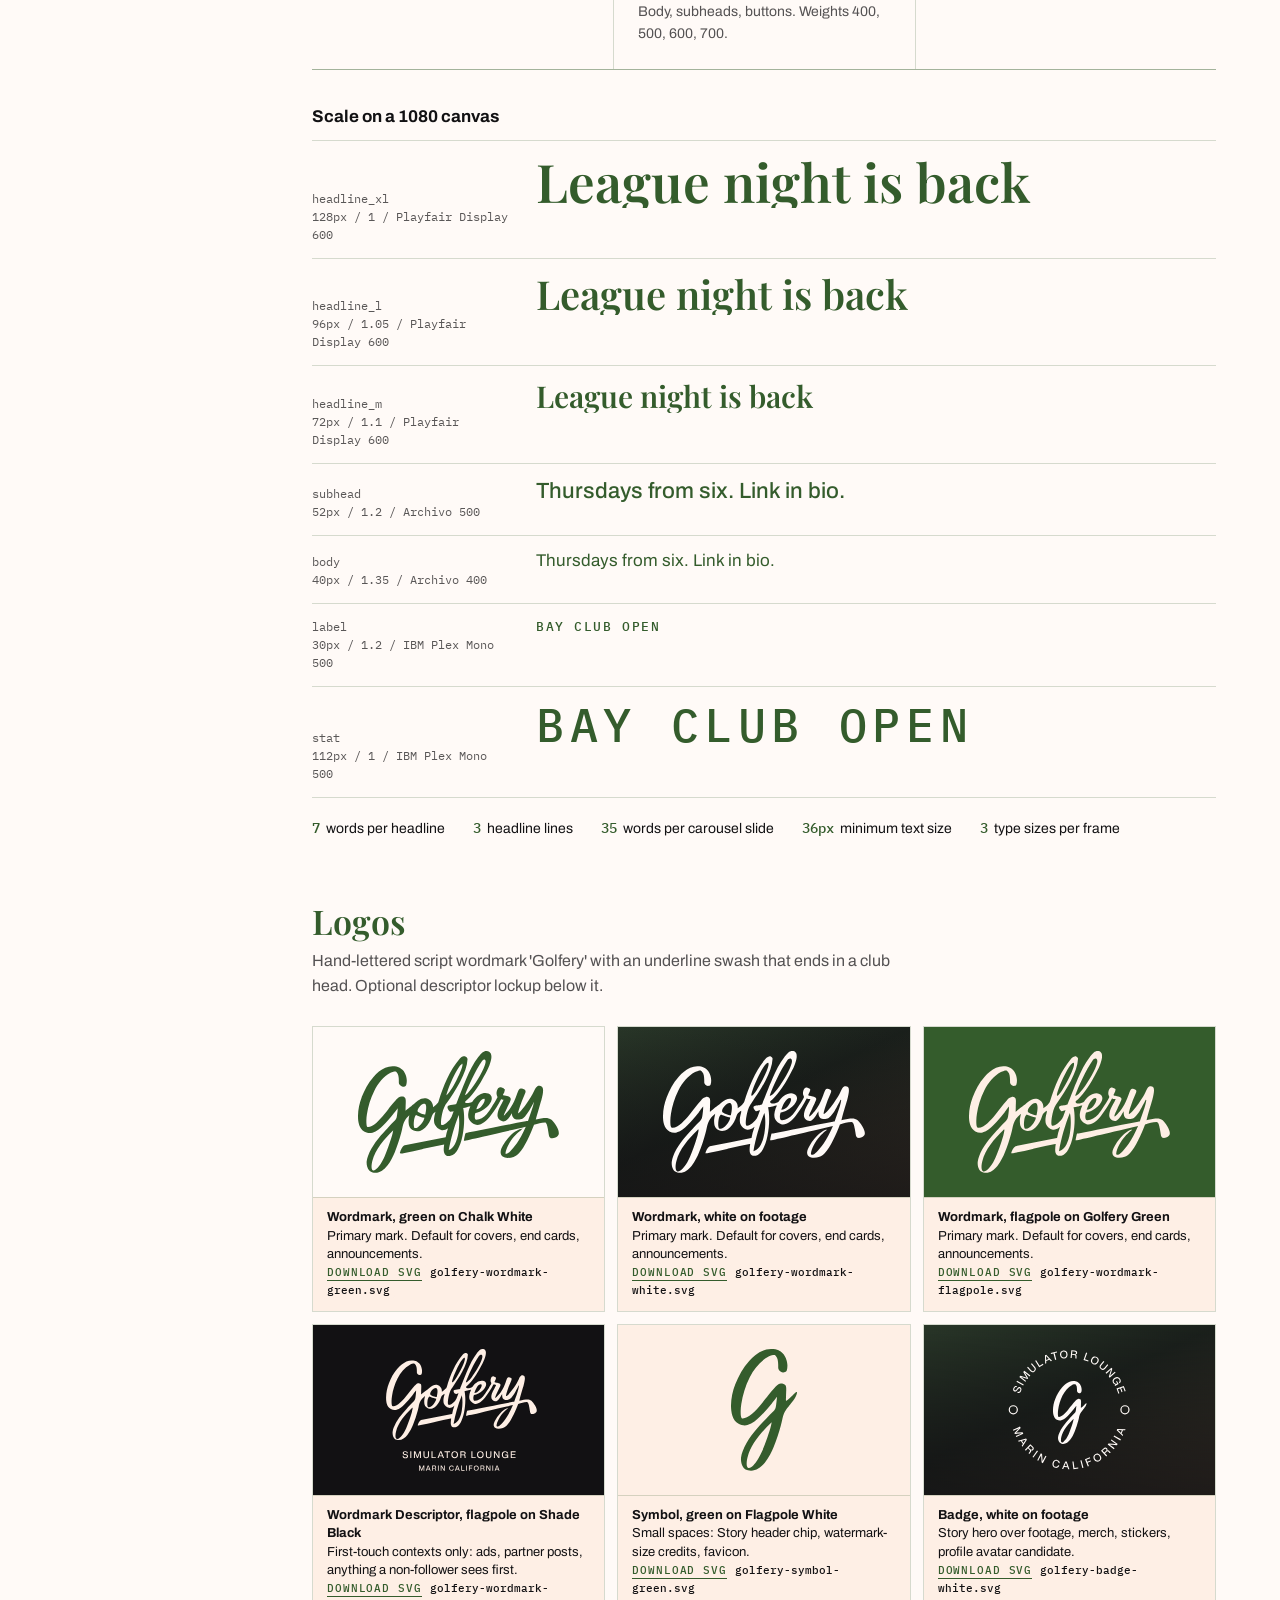
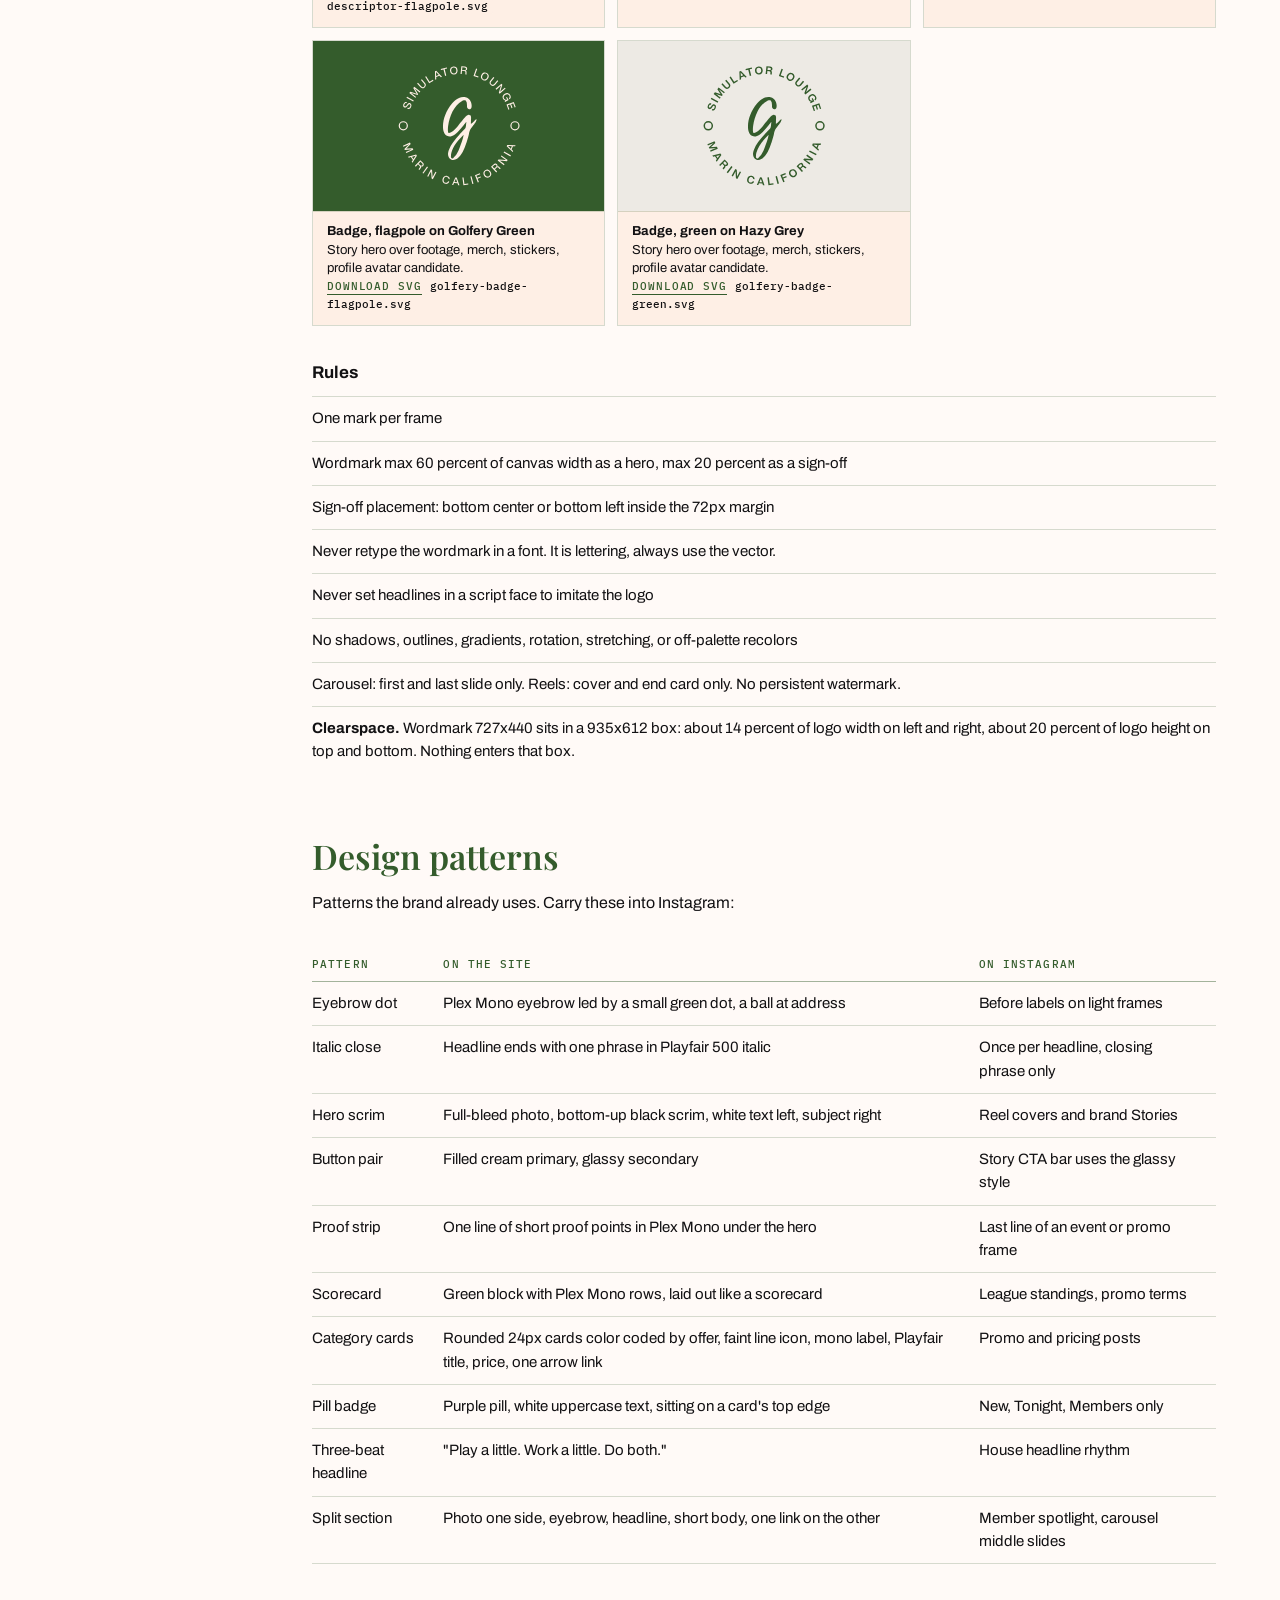
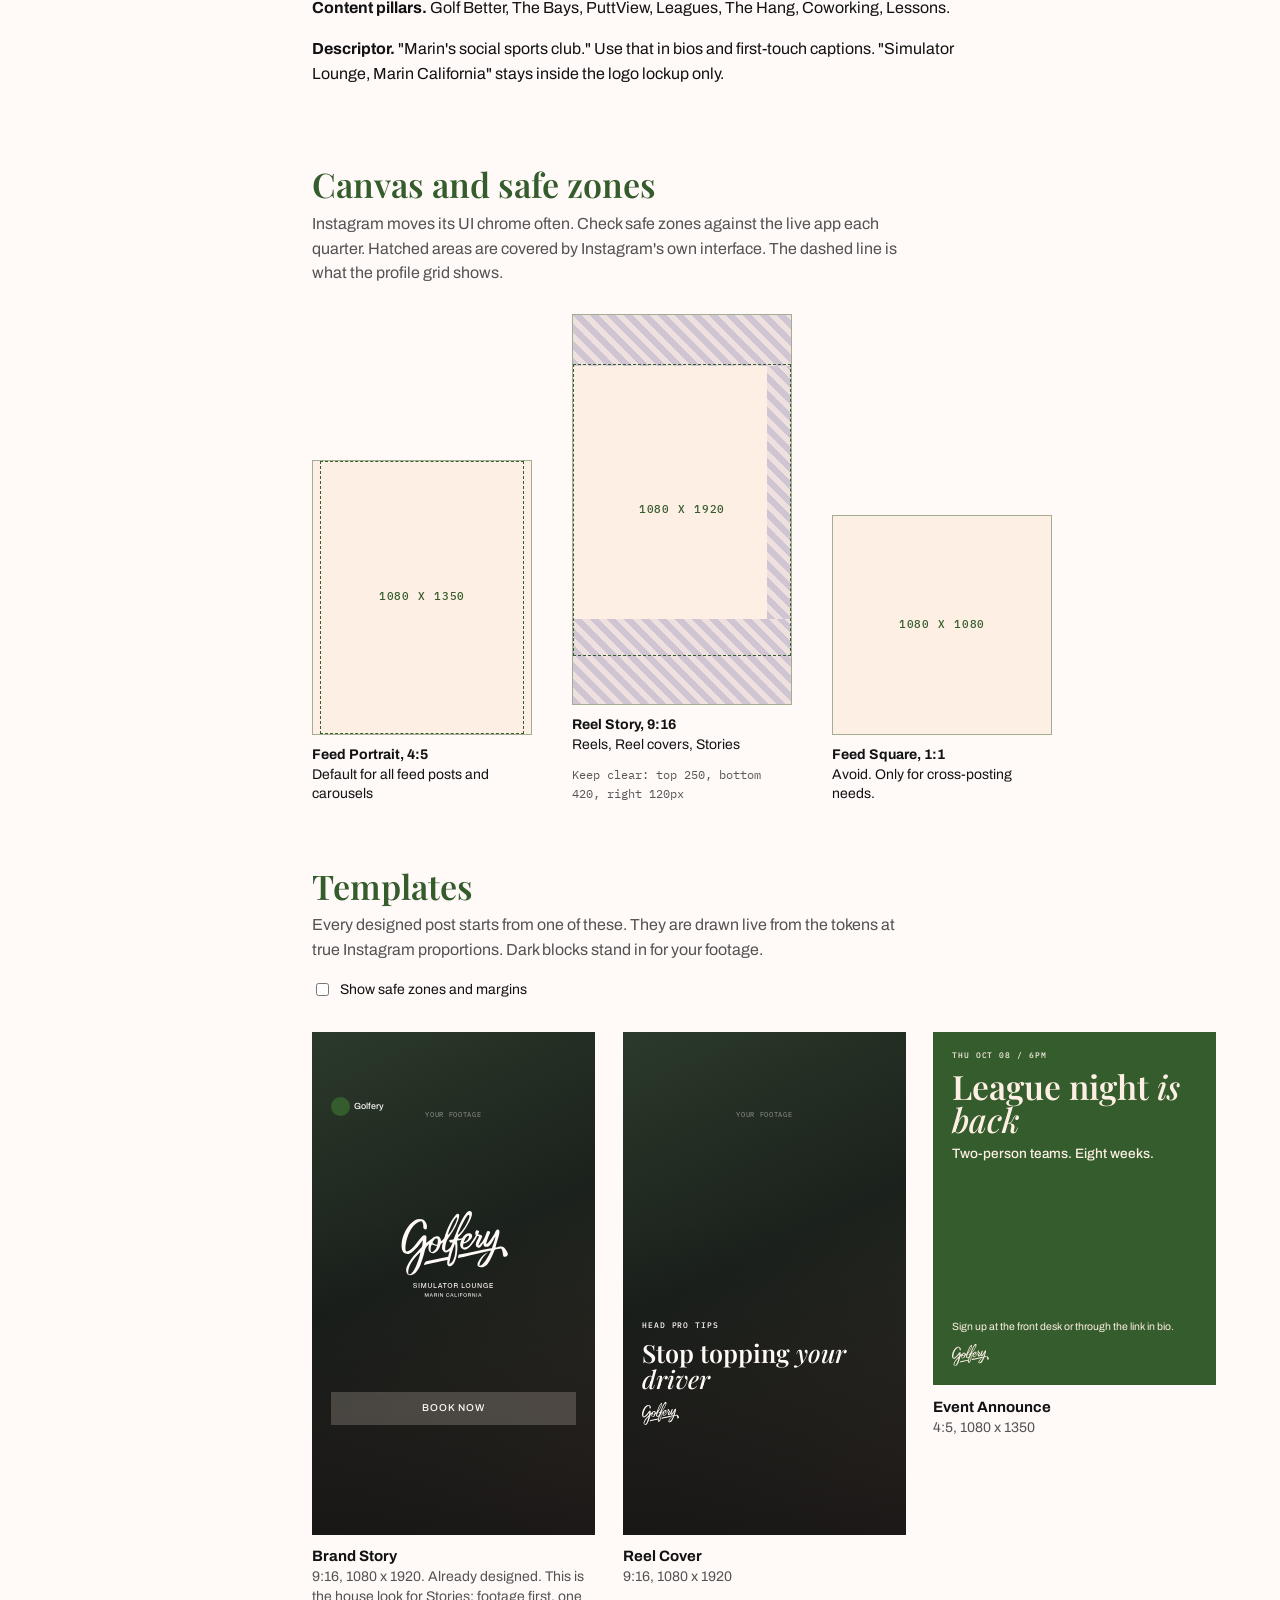
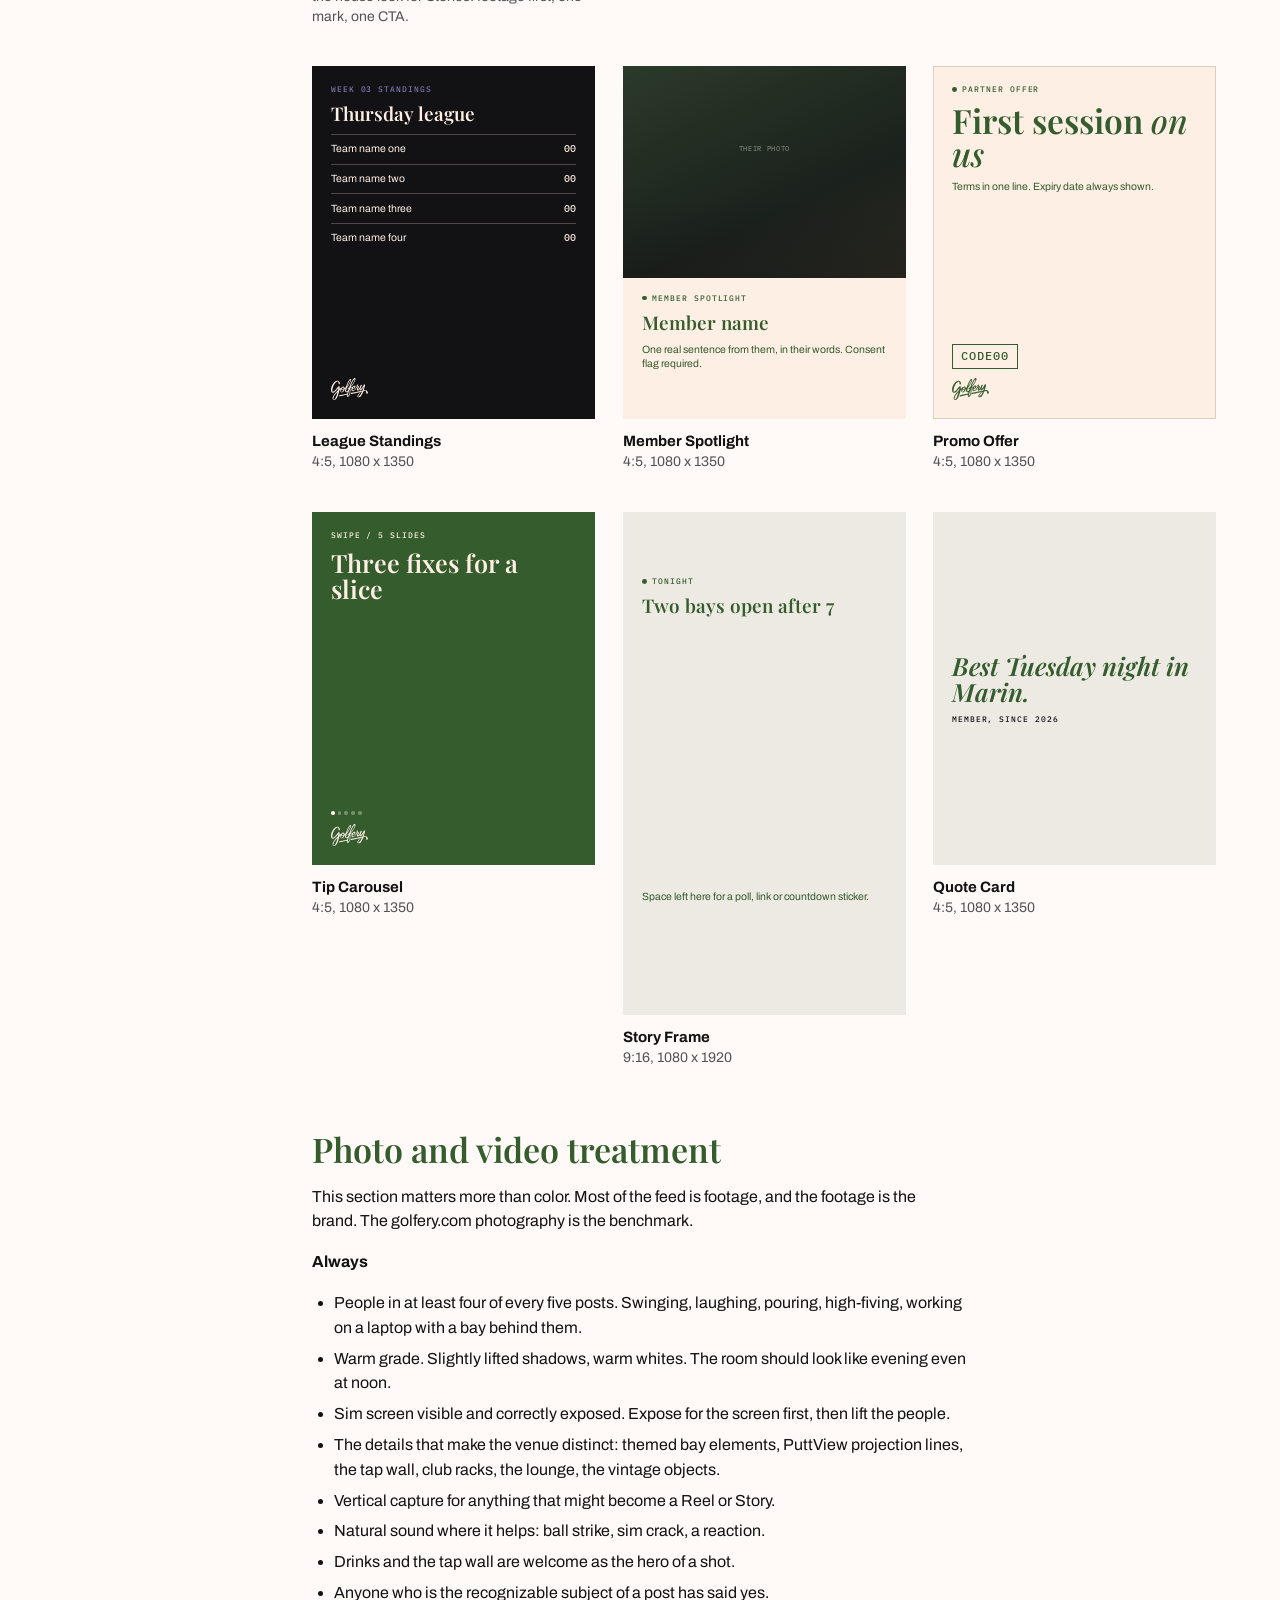
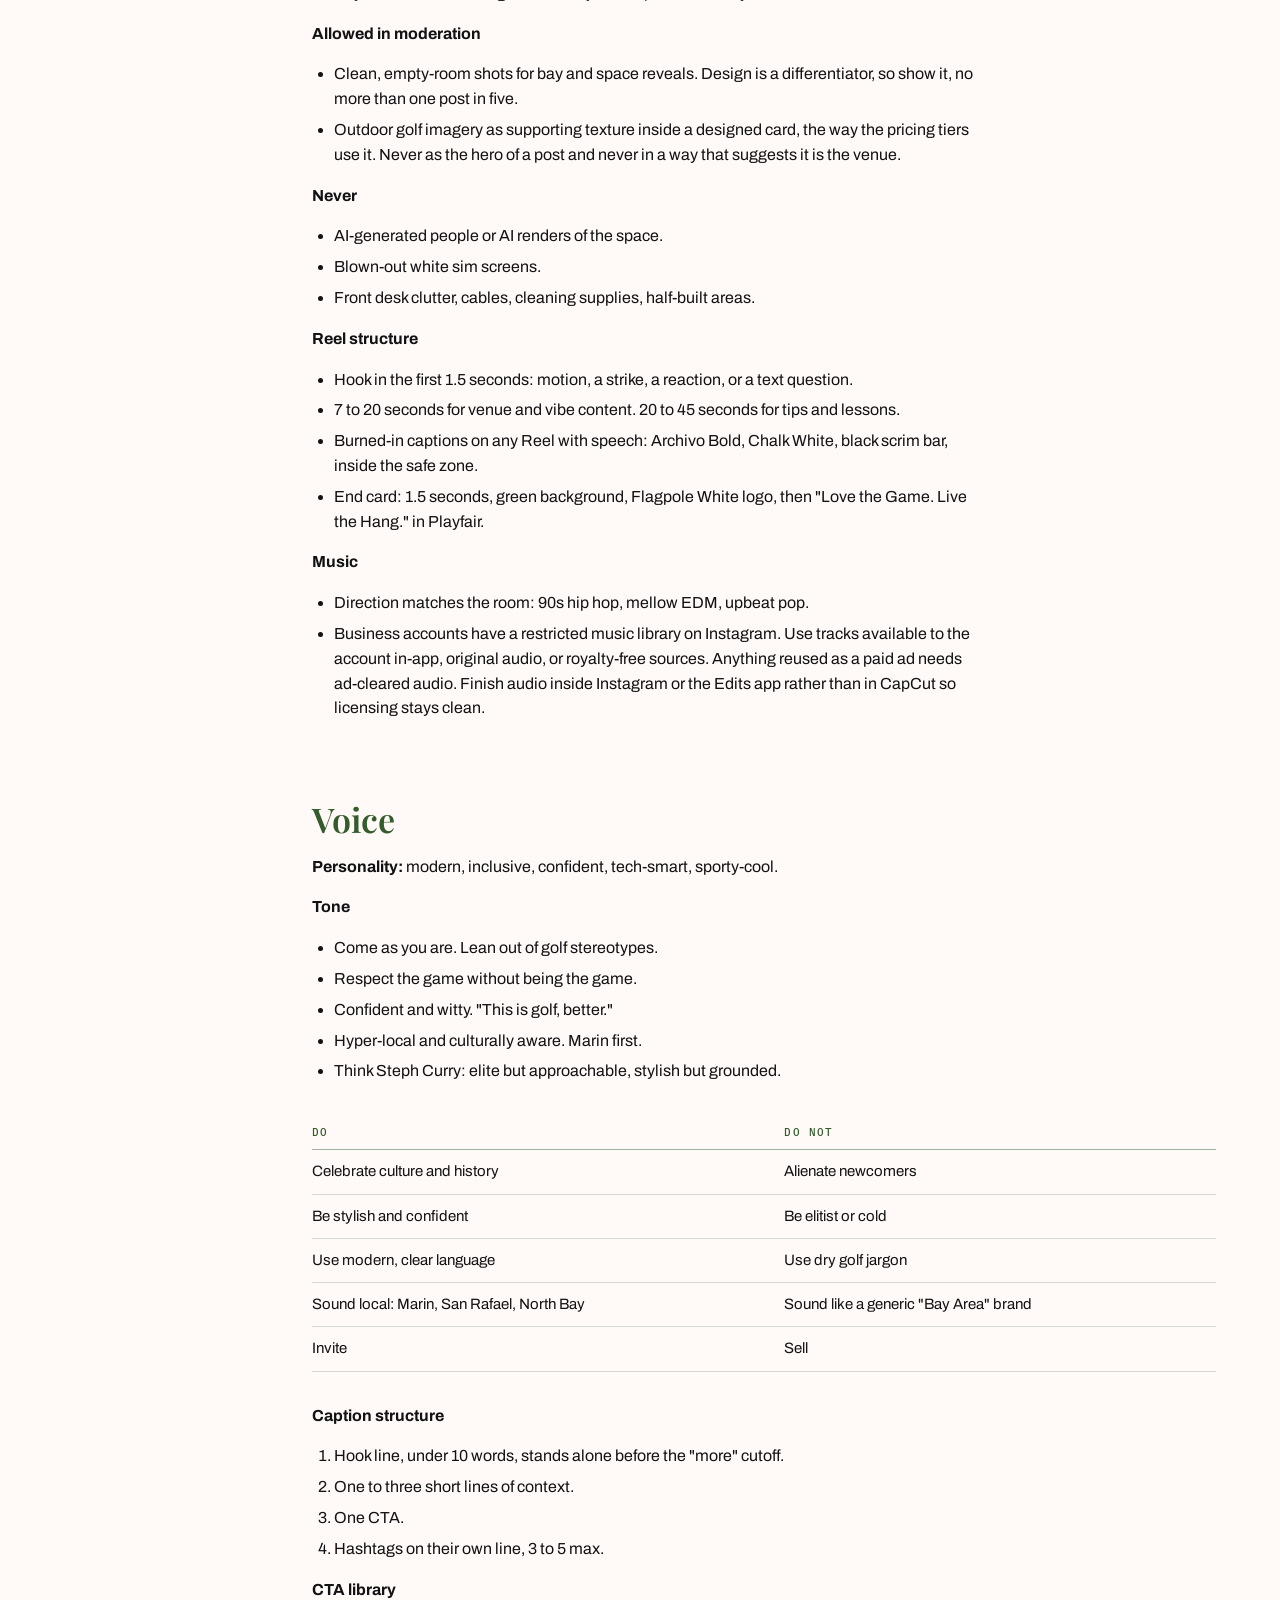
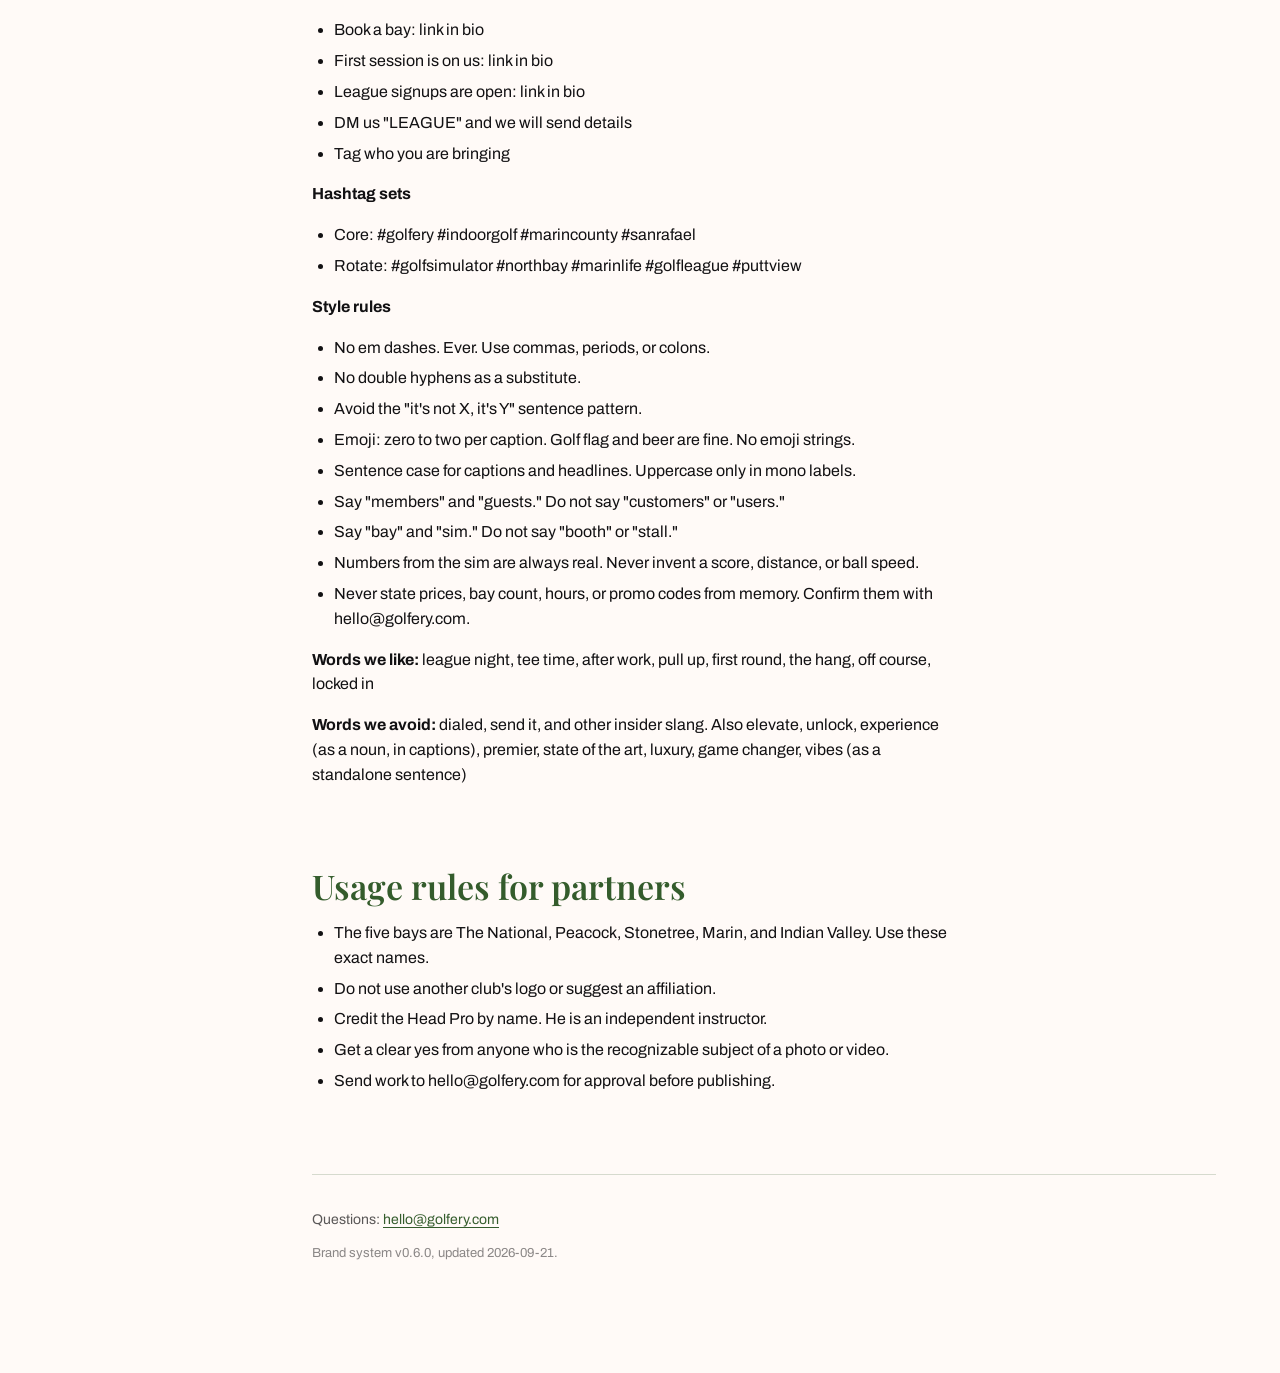
==== commit d2f815de: "Split public brand values from internal operating rules (0.6.0) Makes the site safe to hand to an ou" ====
--- a/index.html
+++ b/index.html
@@ -4,7 +4,7 @@
   <meta charset="utf-8">
   <meta name="viewport" content="width=device-width, initial-scale=1">
   <title>The Golfery Brand System</title>
-  <meta name="description" content="Colors, type, logos, Instagram templates, photo rules and voice for The Golfery. Built for the team and for Claude.">
+  <meta name="description" content="Colors, type, logos, Instagram templates, photo direction and voice for The Golfery.">
   <meta name="robots" content="noindex">
   <link rel="preconnect" href="https://fonts.googleapis.com">
   <link rel="preconnect" href="https://fonts.gstatic.com" crossorigin>
@@ -20,12 +20,10 @@
       <span class="nav__sub">Brand system</span>
     </a>
     <div class="nav__scroll">
-      <p class="nav__group">Docs</p>
-      <a class="nav__item" href="AGENTS.md" target="_blank" rel="noopener">AGENTS.md</a>
-      <a class="nav__item" href="docs/brand-system.md" target="_blank" rel="noopener">brand-system.md</a>
-      <a class="nav__item" href="tokens/brand-tokens.json" target="_blank" rel="noopener">brand-tokens.json</a>
-      <a class="nav__item" href="facts.md" target="_blank" rel="noopener">facts.md</a>
-      <a class="nav__item" id="nav-github" href="#" target="_blank" rel="noopener" hidden>GitHub</a>
+      <p class="nav__group">Downloads</p>
+      <a class="nav__item" href="docs/brand-system.md" target="_blank" rel="noopener">Brand guide</a>
+      <a class="nav__item" href="tokens/brand-tokens.json" target="_blank" rel="noopener">Design tokens</a>
+      <a class="nav__item" href="assets/golfery-logos.zip" download>Logo pack</a>
 
       <p class="nav__group">Foundations</p>
       <a class="nav__item" href="#essence">Brand essence</a>
@@ -34,7 +32,7 @@
       <a class="nav__item" href="#pairings">Pairings</a>
       <a class="nav__item" href="#typography">Typography</a>
       <a class="nav__item" href="#logos">Logos</a>
-      <a class="nav__item" href="#patterns">Patterns from the site</a>
+      <a class="nav__item" href="#patterns">Design patterns</a>
       <a class="nav__item" href="#layout">Canvas and safe zones</a>
 
       <p class="nav__group">Instagram</p>
@@ -43,8 +41,7 @@
       <a class="nav__item" href="#voice">Voice</a>
 
       <p class="nav__group">Rules</p>
-      <a class="nav__item" href="#legal">Guardrails</a>
-      <a class="nav__item" href="#refusals">Refusal list</a>
+      <a class="nav__item" href="#legal">Usage rules</a>
     </div>
     <p class="nav__foot" id="nav-version"></p>
   </nav>
@@ -57,7 +54,7 @@
       <div class="hero__text">
         <p class="eyebrow eyebrow--dot" id="hero-eyebrow">Marin's social sports club</p>
         <h1>The Golfery <em>brand system</em></h1>
-        <p class="hero__lede">Everything needed to make an Instagram post that looks and sounds like us: the real colors, type, logo files, post templates, footage rules and voice. The page renders from the same two files Claude reads, so what you see here is what it builds with.</p>
+        <p class="hero__lede">Everything needed to make work that looks and sounds like The Golfery: colors, type, logo files, post templates, photo direction, and voice.</p>
         <dl class="hero__facts" id="hero-facts"></dl>
       </div>
       <div class="hero__frame" id="hero-frame" aria-label="Example event announcement post"></div>
@@ -108,15 +105,9 @@
         <p class="note" id="logo-desc"></p>
       </div>
       <div class="logo-grid" id="logo-grid"></div>
-      <div class="two-col">
-        <div>
-          <h3>Rules</h3>
-          <ul class="plain" id="logo-rules"></ul>
-        </div>
-        <div>
-          <h3>Do not use</h3>
-          <ul class="plain plain--no" id="logo-dont"></ul>
-        </div>
+      <div>
+        <h3>Rules</h3>
+        <ul class="plain" id="logo-rules"></ul>
       </div>
     </section>
 
@@ -142,10 +133,10 @@
     <section class="section md" id="photo"></section>
     <section class="section md" id="voice"></section>
     <section class="section md" id="legal"></section>
-    <section class="section md" id="refusals"></section>
 
     <footer class="foot">
-      <p>Edit <code>tokens/brand-tokens.json</code> or <code>docs/brand-system.md</code> in GitHub. Vercel redeploys this page on every push.</p>
+      <p>Questions: <a href="mailto:hello@golfery.com">hello@golfery.com</a></p>
+      <p class="foot__version" id="foot-version"></p>
     </footer>
   </main>
 </div>
--- a/site/site.css
+++ b/site/site.css
@@ -98,12 +98,6 @@
 .swatch__hex { font: 500 13px/1 var(--mono); letter-spacing: 0.06em; }
 .swatch:hover .swatch__hex { text-decoration: underline; }
 
-.white-wrap { margin-top: 28px; padding: 24px; background: var(--cream); }
-.white-wrap .label { margin-bottom: 14px; }
-.white-opts { display: grid; grid-template-columns: repeat(auto-fit, minmax(180px, 1fr)); gap: 16px; }
-.white-opt { all: unset; cursor: pointer; box-sizing: border-box; border-radius: 24px; padding: 28px 22px; min-height: 120px; display: flex; flex-direction: column; justify-content: flex-end; box-shadow: 0 1px 0 rgb(18 17 19 / 0.06); }
-.white-opt b { font: 500 14px var(--mono); letter-spacing: 0.06em; }
-.white-opt span { font-size: 13px; color: rgb(18 17 19 / 0.7); margin-top: 4px; }
 .cats { display: grid; grid-template-columns: repeat(auto-fit, minmax(190px, 1fr)); gap: 12px; }
 .cat { border-radius: 24px; padding: 56px 22px 22px; display: flex; flex-direction: column; gap: 6px; }
 .cat__label { font: 500 11px/1 var(--mono); letter-spacing: 0.14em; text-transform: uppercase; opacity: 0.8; }
@@ -144,11 +138,11 @@
 .logo-tile__missing { font: 400 12px/1.5 var(--mono); text-align: center; opacity: 0.8; border: 1px dashed currentColor; padding: 14px 12px; width: 100%; overflow-wrap: anywhere; }
 .logo-tile__meta { padding: 10px 14px 12px; font-size: 13px; line-height: 1.4; border-top: 1px solid var(--rule); background: var(--cream); flex: 1; }
 .logo-tile__meta b { display: block; }
-.two-col { display: grid; grid-template-columns: repeat(auto-fit, minmax(300px, 1fr)); gap: 0 48px; }
+.logo-tile__dl { font: 500 11px/1 var(--mono); letter-spacing: 0.08em; text-transform: uppercase; color: var(--green); text-decoration: none; border-bottom: 1px solid currentColor; padding-bottom: 1px; }
+.logo-tile__dl:hover { opacity: 0.7; }
+.foot__version { font: 400 13px/1.5 var(--body); opacity: 0.7; margin-top: 4px; }
 .plain { margin: 0; padding: 0; list-style: none; font-size: 15px; }
 .plain li { padding: 10px 0; border-top: 1px solid var(--rule); }
-.plain--no li b { display: block; }
-.plain--no li span { color: rgb(18 17 19 / 0.72); font-size: 14px; }
 
 /* Canvases */
 .canvases { display: flex; flex-wrap: wrap; gap: 40px; align-items: flex-end; }
@@ -211,10 +205,6 @@
 .ig__unsafe { position: absolute; left: 0; right: 0; background: repeating-linear-gradient(45deg, rgb(122 118 174 / 0.55) 0 calc(14 * var(--u)), rgb(122 118 174 / 0.25) calc(14 * var(--u)) calc(28 * var(--u))); }
 
 /* Rendered markdown */
-.md h2 .status, .status { font: 500 11px/1 var(--mono); letter-spacing: 0.1em; text-transform: uppercase; padding: 4px 8px; border: 1px solid currentColor; border-radius: 3px; vertical-align: middle; margin-left: 10px; white-space: nowrap; }
-.status--confirmed { color: var(--green); }
-.status--proposed { color: var(--purple); }
-.status--pending, .status--flag { color: #8a5a00; }
 .md p, .md li { max-width: 72ch; }
 .md ul, .md ol { padding-left: 22px; }
 .md li { margin: 6px 0; }
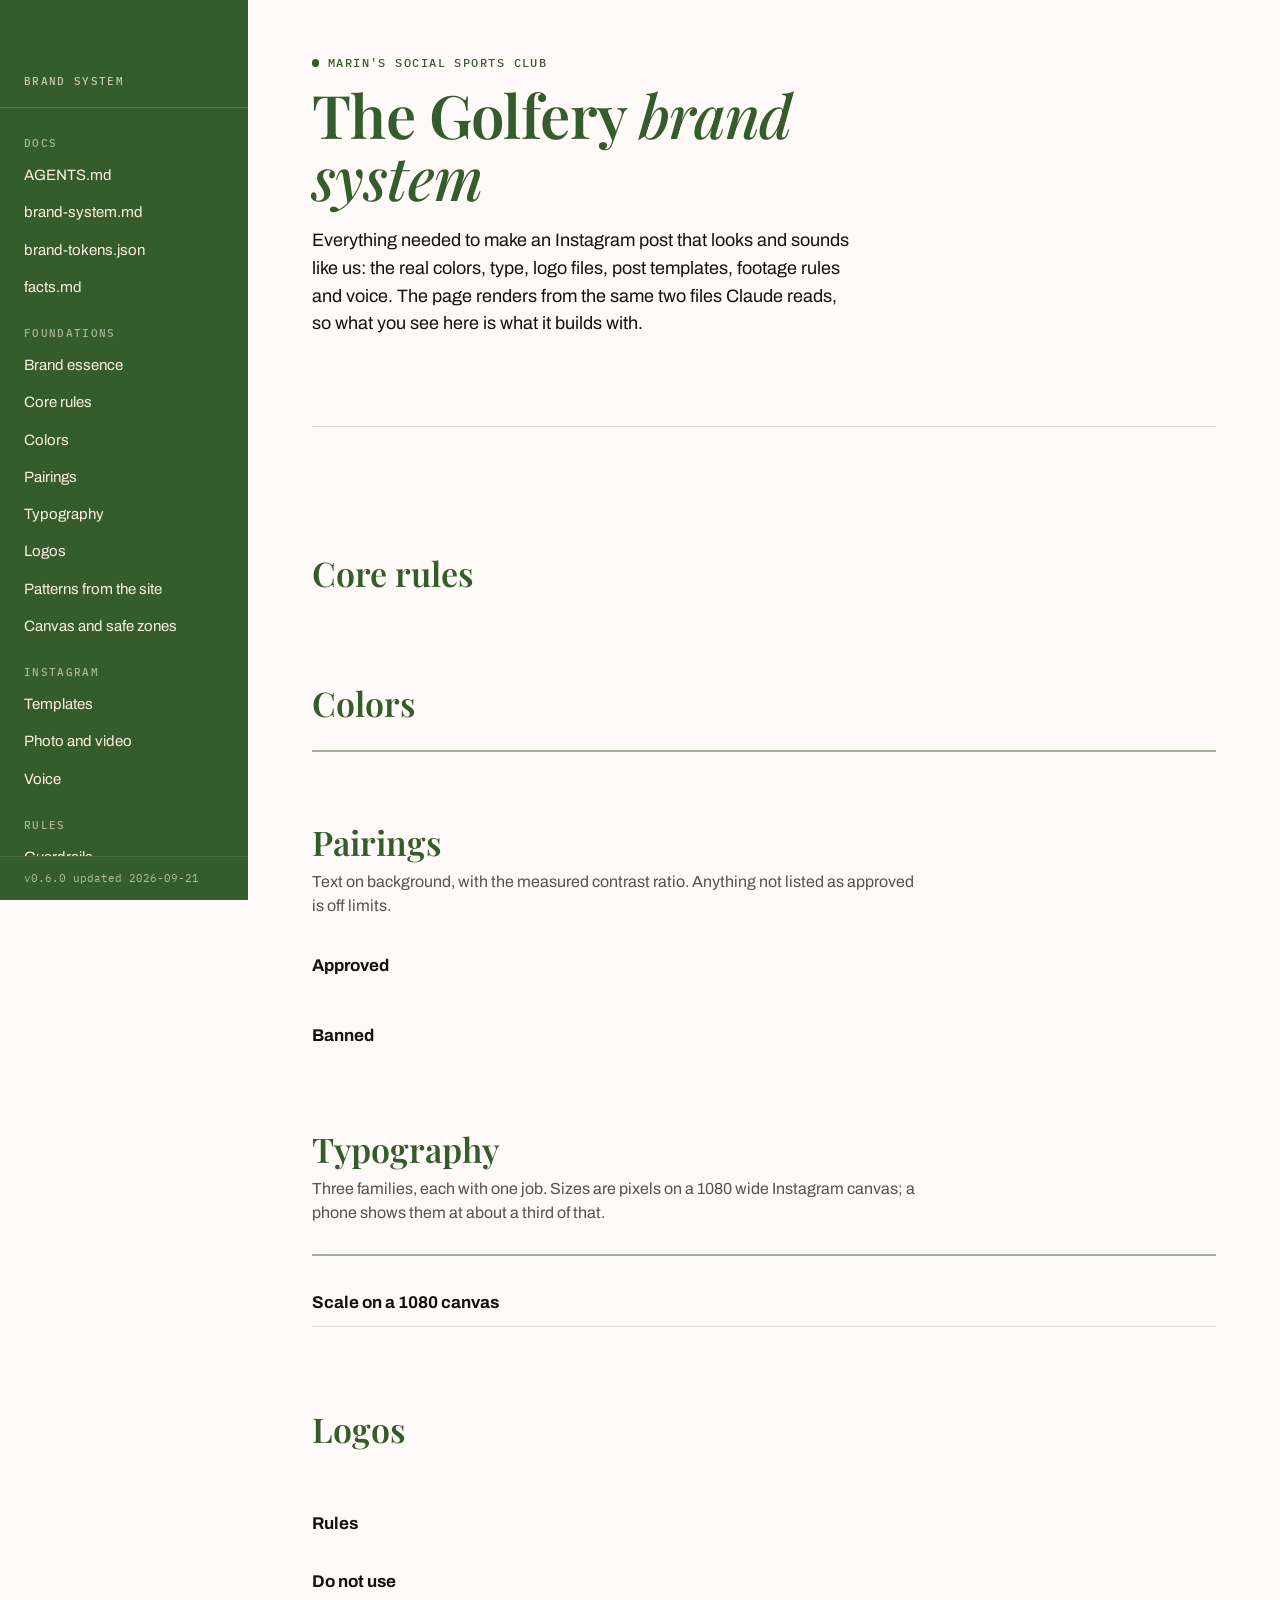
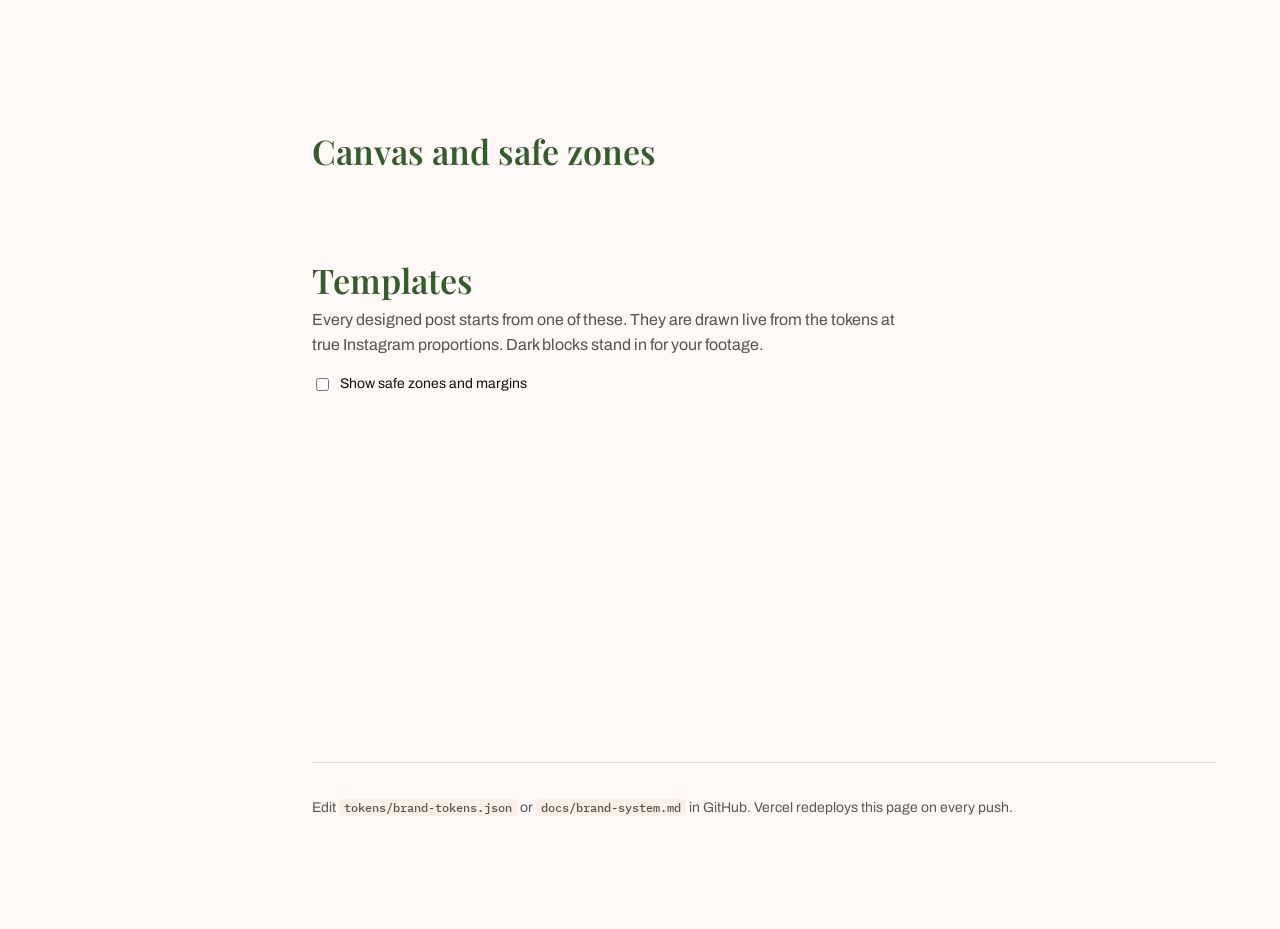
==== commit c95a6e2e: "Add the golfery.com favicon to the brand page Takes the icons the live site actually declares rather" ====
--- a/index.html
+++ b/index.html
@@ -4,11 +4,13 @@
   <meta charset="utf-8">
   <meta name="viewport" content="width=device-width, initial-scale=1">
   <title>The Golfery Brand System</title>
-  <meta name="description" content="Colors, type, logos, Instagram templates, photo direction and voice for The Golfery.">
+  <meta name="description" content="Colors, type, logos, Instagram templates, photo rules and voice for The Golfery. Built for the team and for Claude.">
   <meta name="robots" content="noindex">
   <link rel="preconnect" href="https://fonts.googleapis.com">
   <link rel="preconnect" href="https://fonts.gstatic.com" crossorigin>
   <link href="https://fonts.googleapis.com/css2?family=Archivo:wght@400;500;600;700&family=IBM+Plex+Mono:wght@400;500&family=Playfair+Display:ital,wght@0,500;0,600;1,500&display=swap" rel="stylesheet">
+  <link rel="icon" type="image/png" href="assets/favicon.png">
+  <link rel="apple-touch-icon" href="assets/apple-touch-icon.png">
   <link rel="stylesheet" href="site/site.css">
 </head>
 <body>
@@ -20,10 +22,12 @@
       <span class="nav__sub">Brand system</span>
     </a>
     <div class="nav__scroll">
-      <p class="nav__group">Downloads</p>
-      <a class="nav__item" href="docs/brand-system.md" target="_blank" rel="noopener">Brand guide</a>
-      <a class="nav__item" href="tokens/brand-tokens.json" target="_blank" rel="noopener">Design tokens</a>
-      <a class="nav__item" href="assets/golfery-logos.zip" download>Logo pack</a>
+      <p class="nav__group">Docs</p>
+      <a class="nav__item" href="AGENTS.md" target="_blank" rel="noopener">AGENTS.md</a>
+      <a class="nav__item" href="docs/brand-system.md" target="_blank" rel="noopener">brand-system.md</a>
+      <a class="nav__item" href="tokens/brand-tokens.json" target="_blank" rel="noopener">brand-tokens.json</a>
+      <a class="nav__item" href="facts.md" target="_blank" rel="noopener">facts.md</a>
+      <a class="nav__item" id="nav-github" href="#" target="_blank" rel="noopener" hidden>GitHub</a>
 
       <p class="nav__group">Foundations</p>
       <a class="nav__item" href="#essence">Brand essence</a>
@@ -32,7 +36,7 @@
       <a class="nav__item" href="#pairings">Pairings</a>
       <a class="nav__item" href="#typography">Typography</a>
       <a class="nav__item" href="#logos">Logos</a>
-      <a class="nav__item" href="#patterns">Design patterns</a>
+      <a class="nav__item" href="#patterns">Patterns from the site</a>
       <a class="nav__item" href="#layout">Canvas and safe zones</a>
 
       <p class="nav__group">Instagram</p>
@@ -41,7 +45,8 @@
       <a class="nav__item" href="#voice">Voice</a>
 
       <p class="nav__group">Rules</p>
-      <a class="nav__item" href="#legal">Usage rules</a>
+      <a class="nav__item" href="#legal">Guardrails</a>
+      <a class="nav__item" href="#refusals">Refusal list</a>
     </div>
     <p class="nav__foot" id="nav-version"></p>
   </nav>
@@ -54,7 +59,7 @@
       <div class="hero__text">
         <p class="eyebrow eyebrow--dot" id="hero-eyebrow">Marin's social sports club</p>
         <h1>The Golfery <em>brand system</em></h1>
-        <p class="hero__lede">Everything needed to make work that looks and sounds like The Golfery: colors, type, logo files, post templates, photo direction, and voice.</p>
+        <p class="hero__lede">Everything needed to make an Instagram post that looks and sounds like us: the real colors, type, logo files, post templates, footage rules and voice. The page renders from the same two files Claude reads, so what you see here is what it builds with.</p>
         <dl class="hero__facts" id="hero-facts"></dl>
       </div>
       <div class="hero__frame" id="hero-frame" aria-label="Example event announcement post"></div>
@@ -105,9 +110,15 @@
         <p class="note" id="logo-desc"></p>
       </div>
       <div class="logo-grid" id="logo-grid"></div>
-      <div>
-        <h3>Rules</h3>
-        <ul class="plain" id="logo-rules"></ul>
+      <div class="two-col">
+        <div>
+          <h3>Rules</h3>
+          <ul class="plain" id="logo-rules"></ul>
+        </div>
+        <div>
+          <h3>Do not use</h3>
+          <ul class="plain plain--no" id="logo-dont"></ul>
+        </div>
       </div>
     </section>
 
@@ -133,10 +144,10 @@
     <section class="section md" id="photo"></section>
     <section class="section md" id="voice"></section>
     <section class="section md" id="legal"></section>
+    <section class="section md" id="refusals"></section>
 
     <footer class="foot">
-      <p>Questions: <a href="mailto:hello@golfery.com">hello@golfery.com</a></p>
-      <p class="foot__version" id="foot-version"></p>
+      <p>Edit <code>tokens/brand-tokens.json</code> or <code>docs/brand-system.md</code> in GitHub. Vercel redeploys this page on every push.</p>
     </footer>
   </main>
 </div>
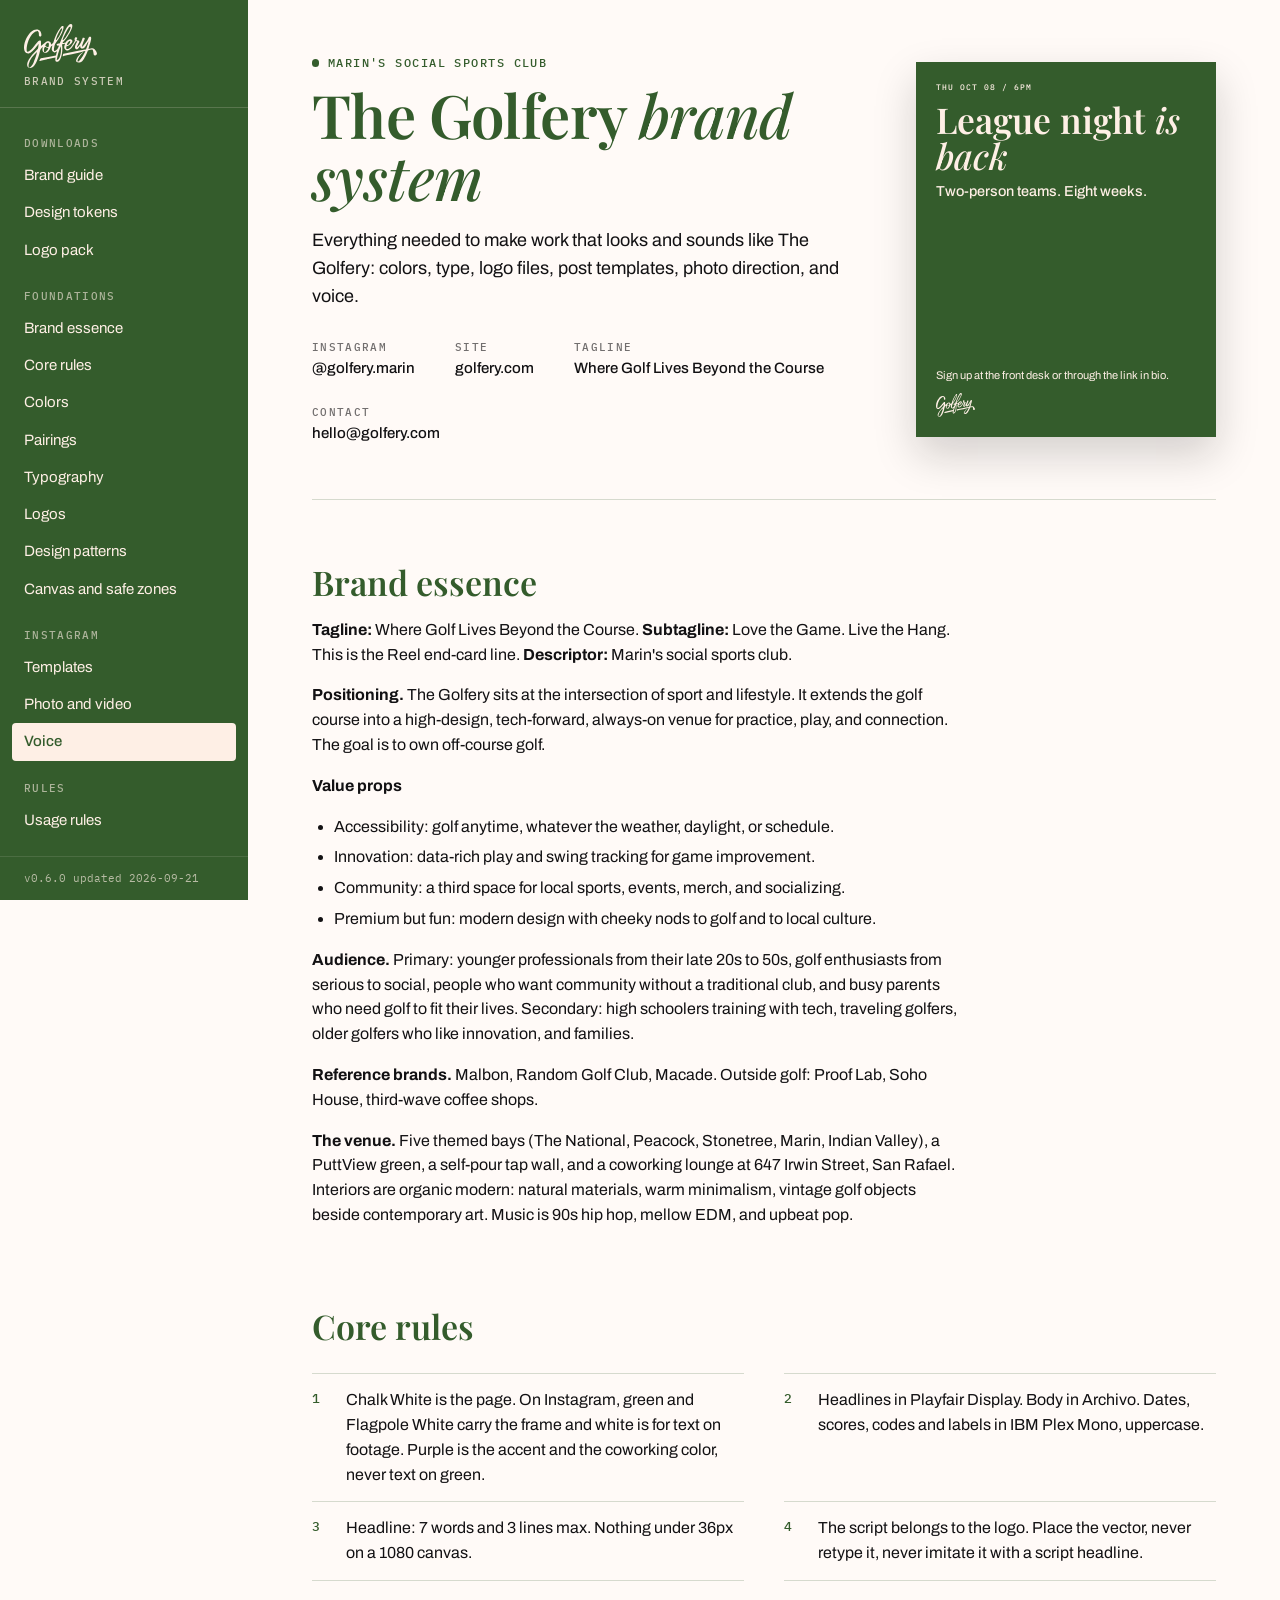
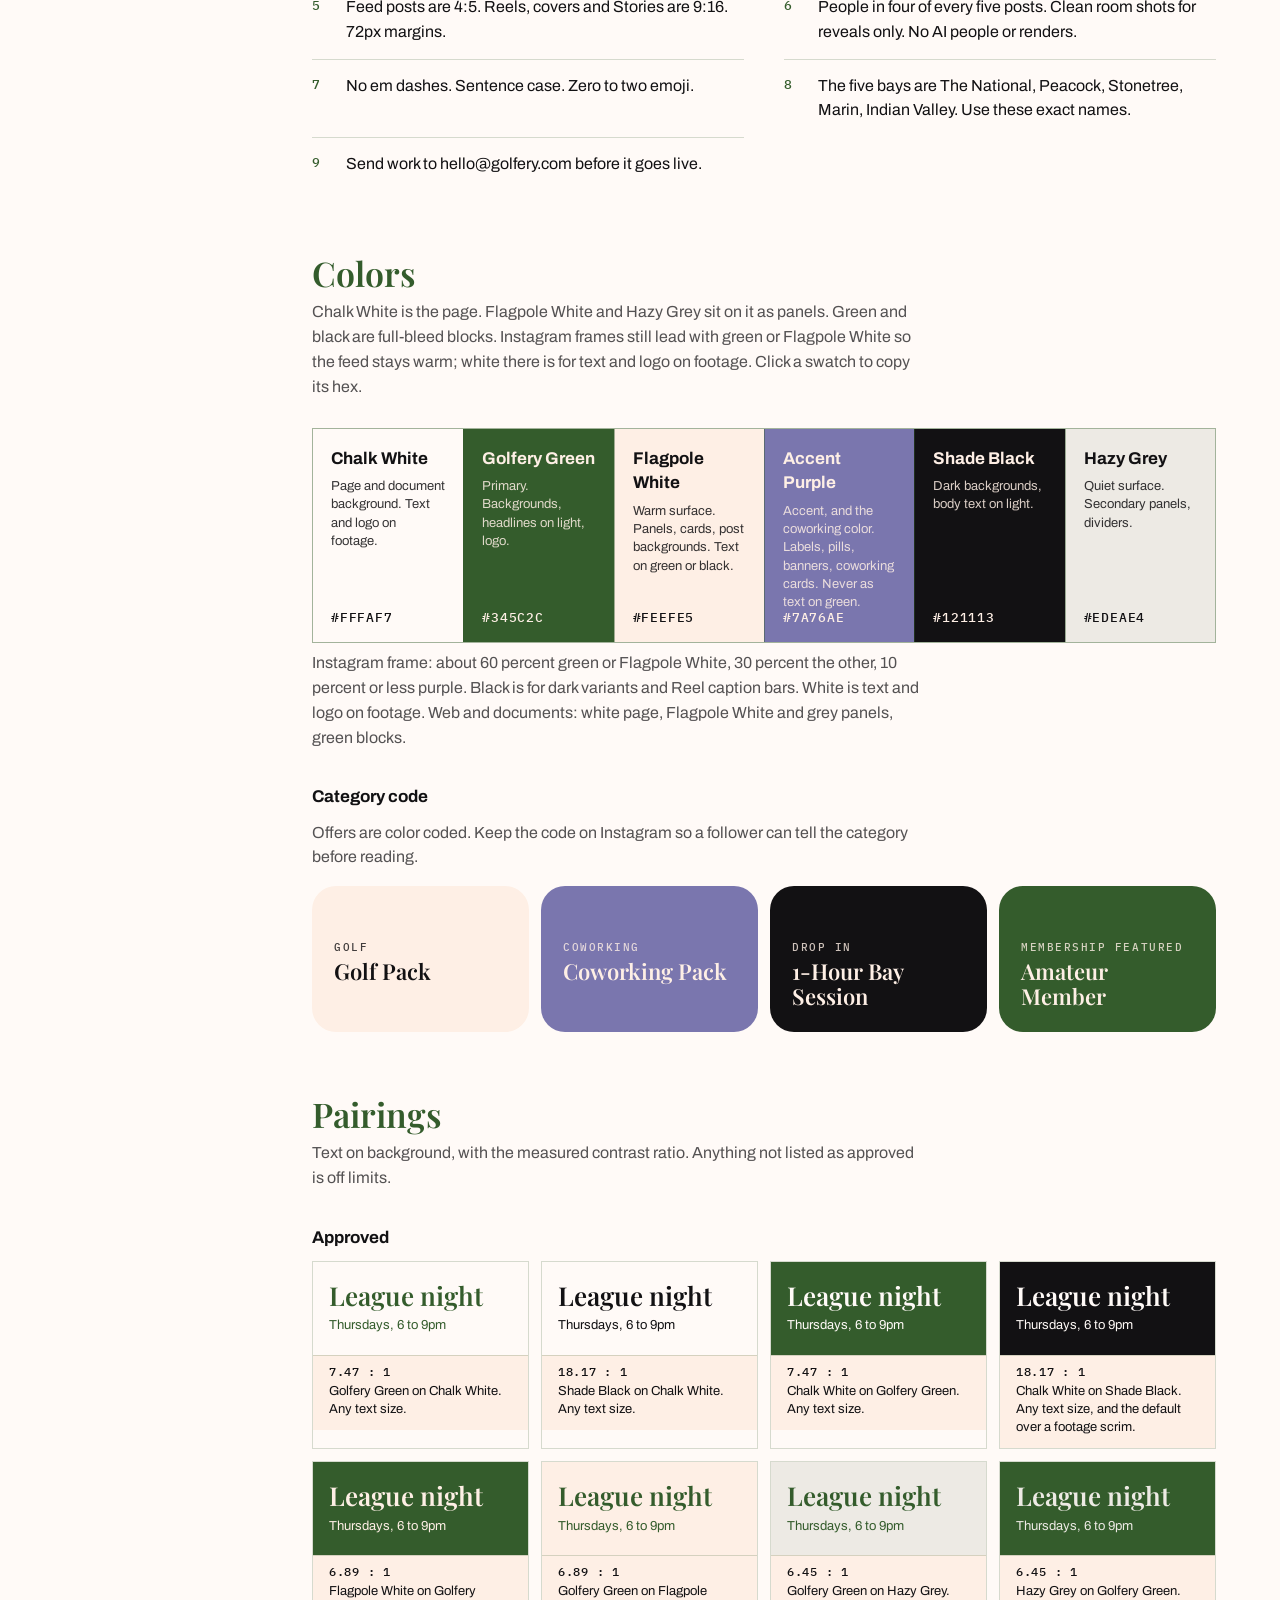
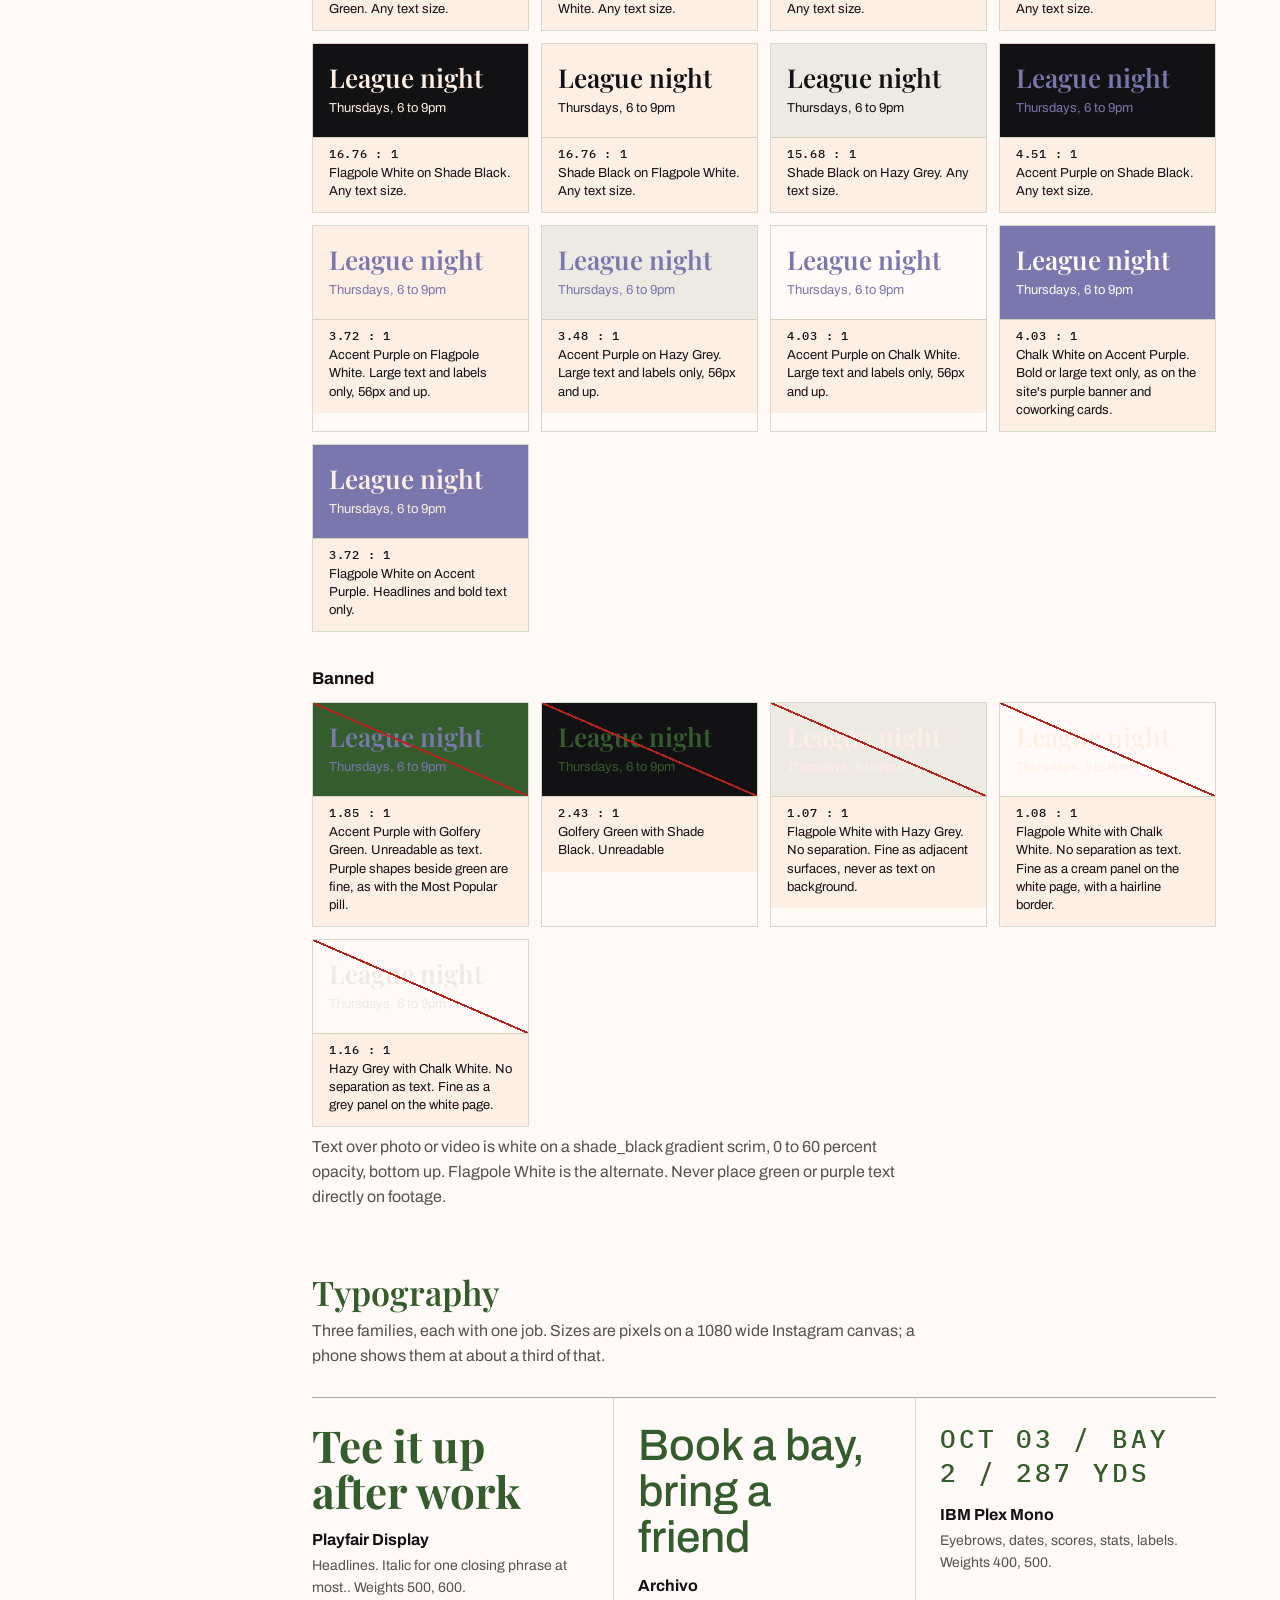
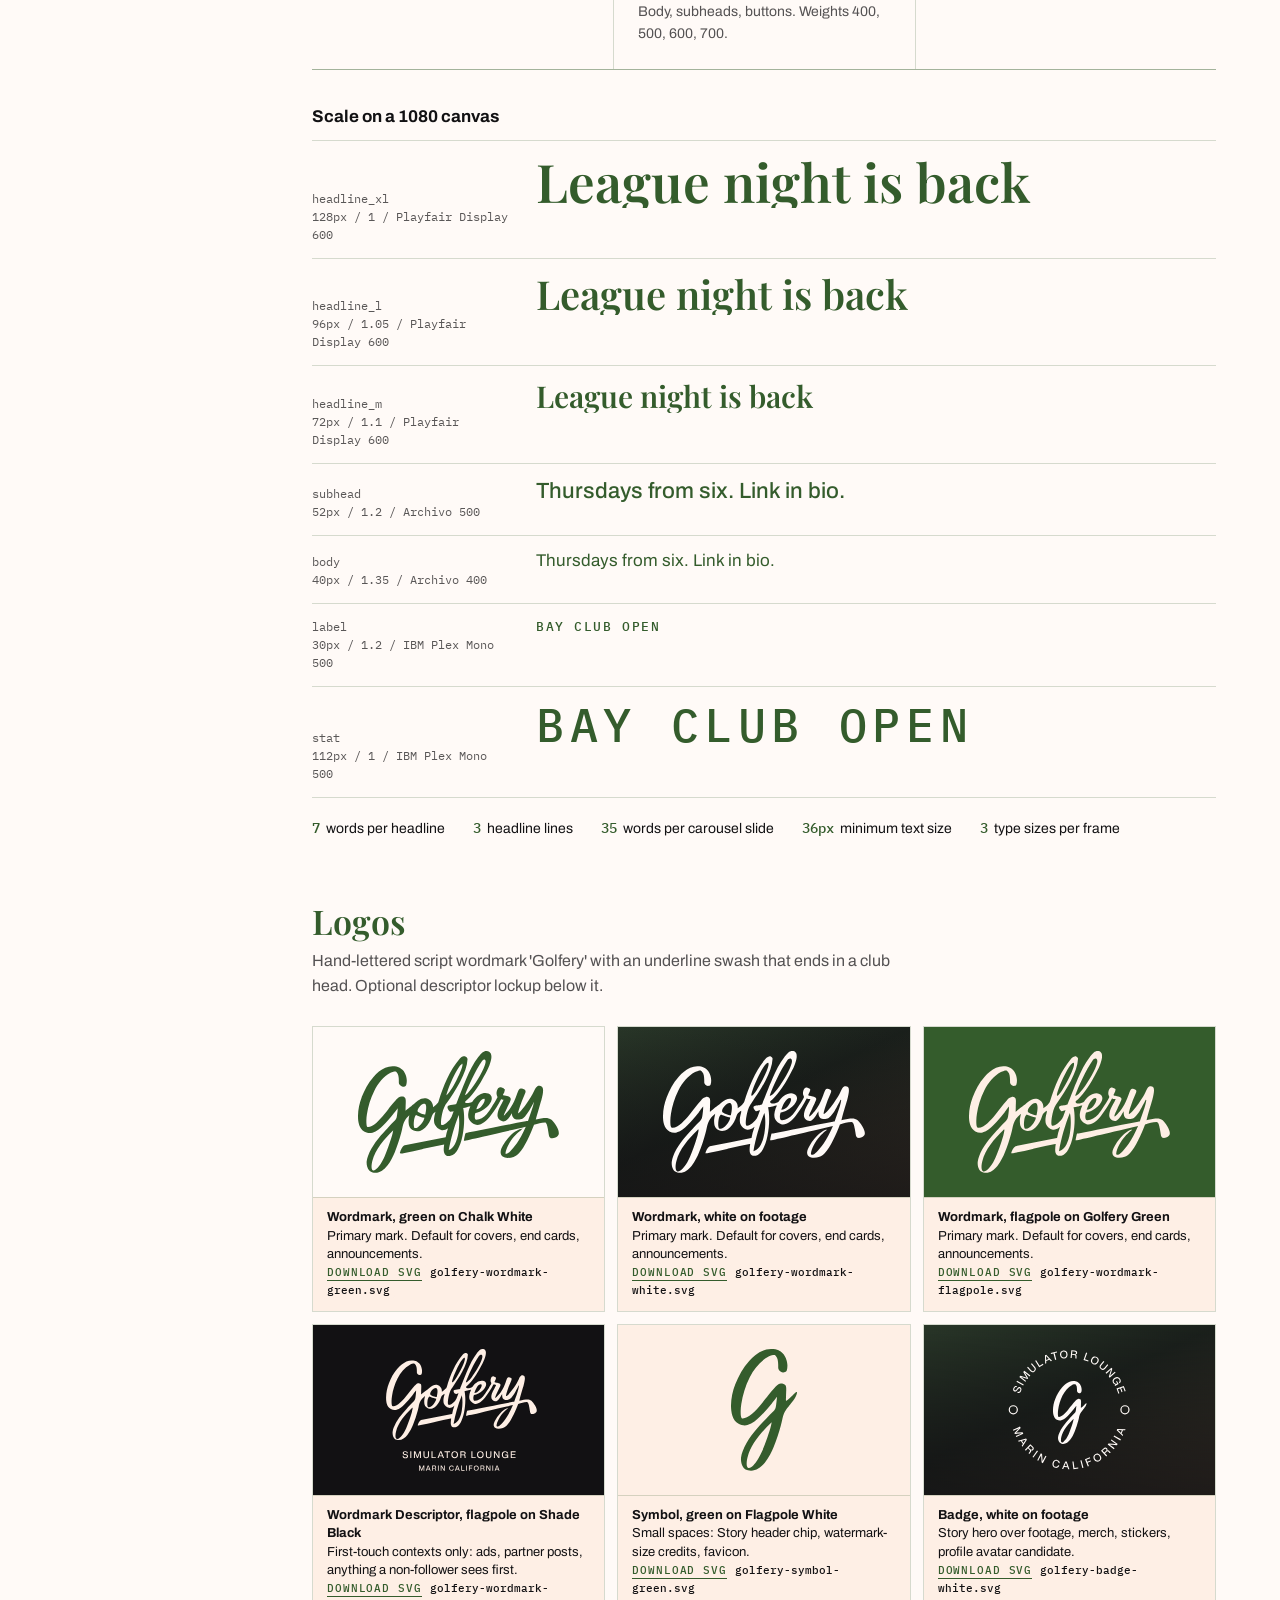
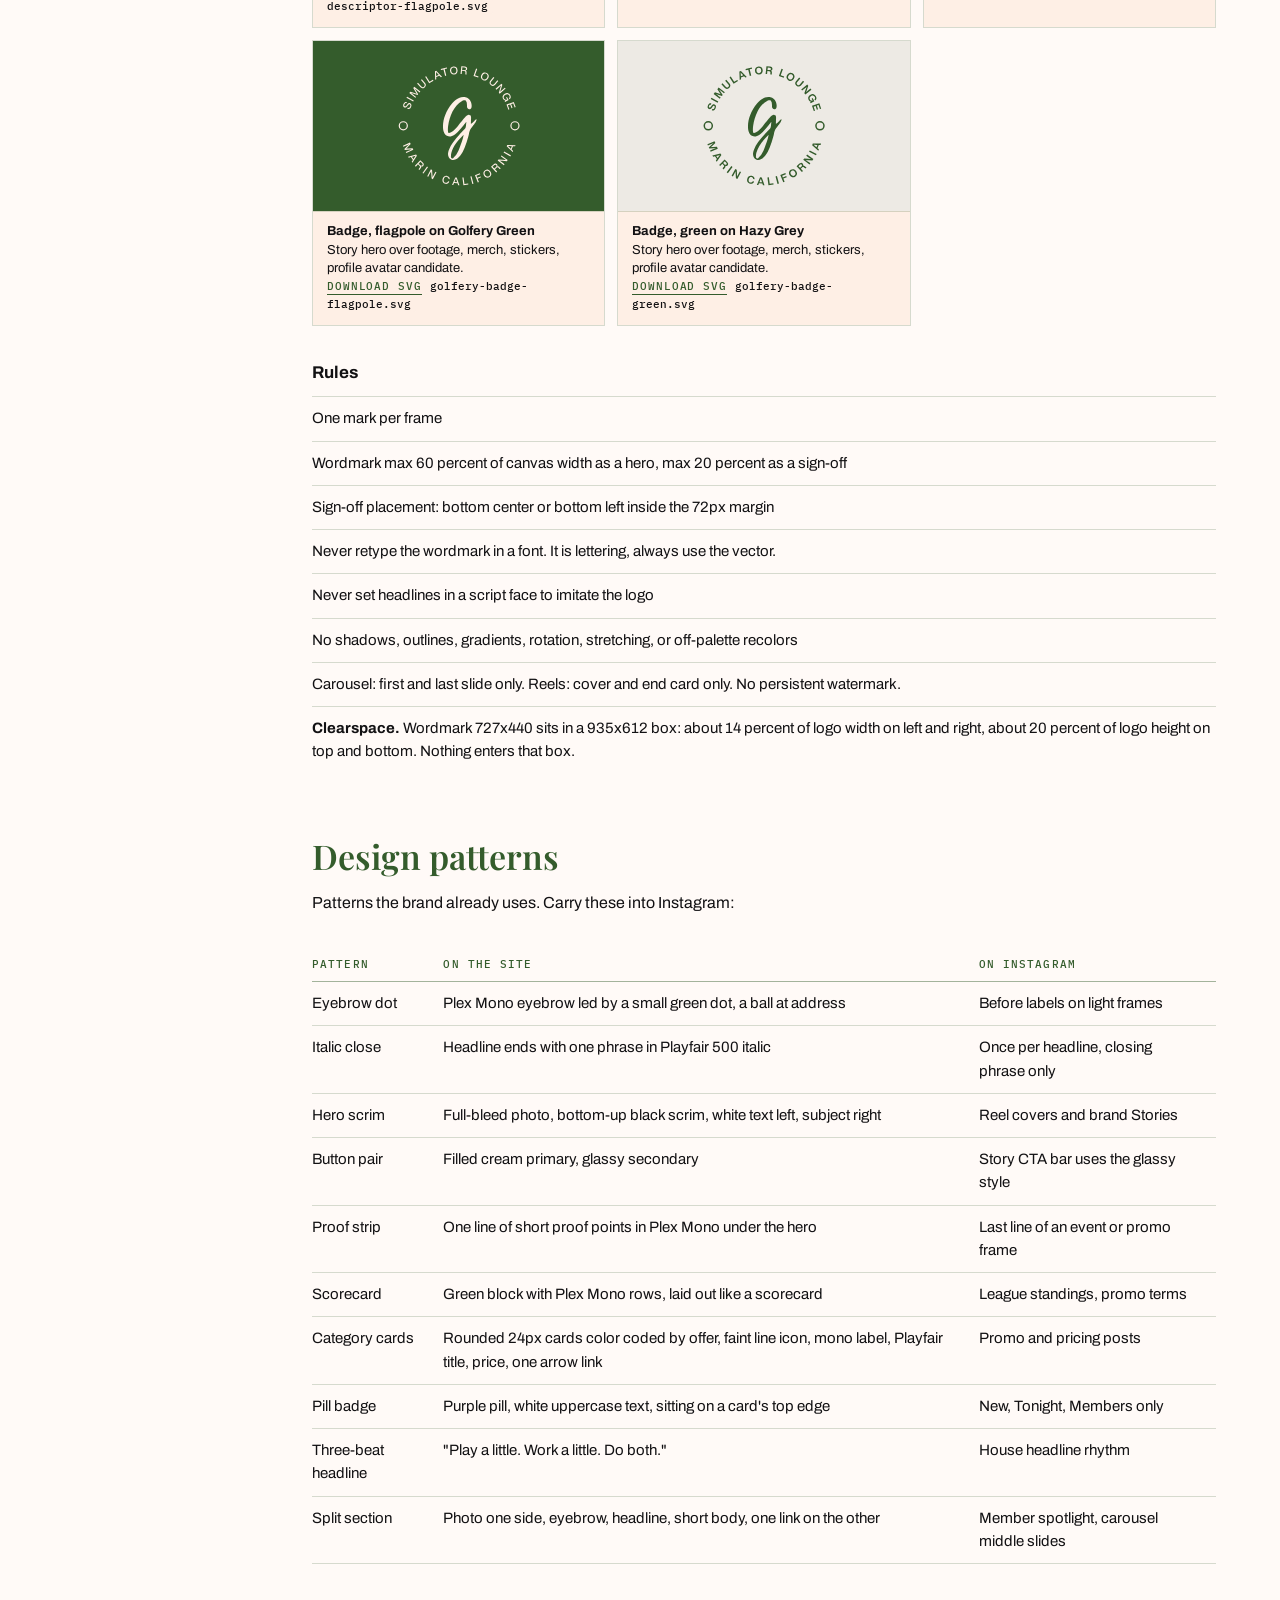
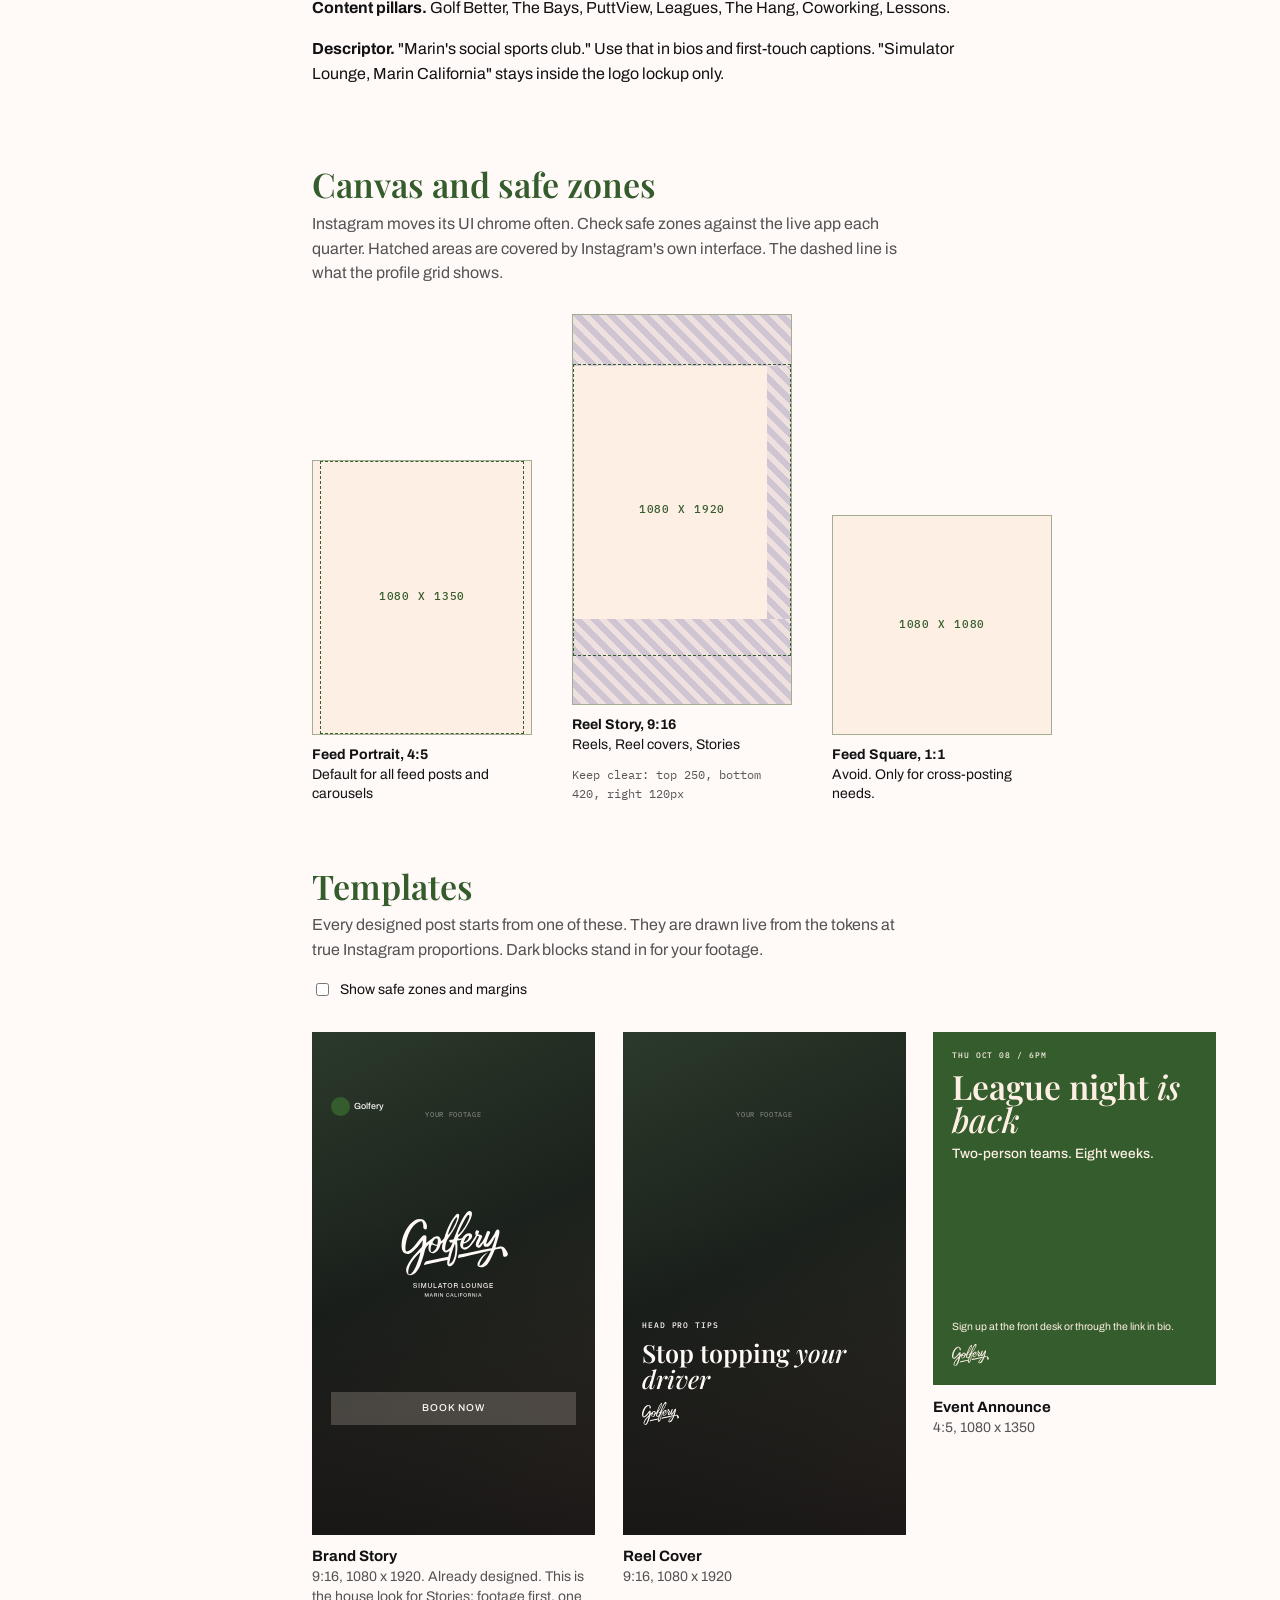
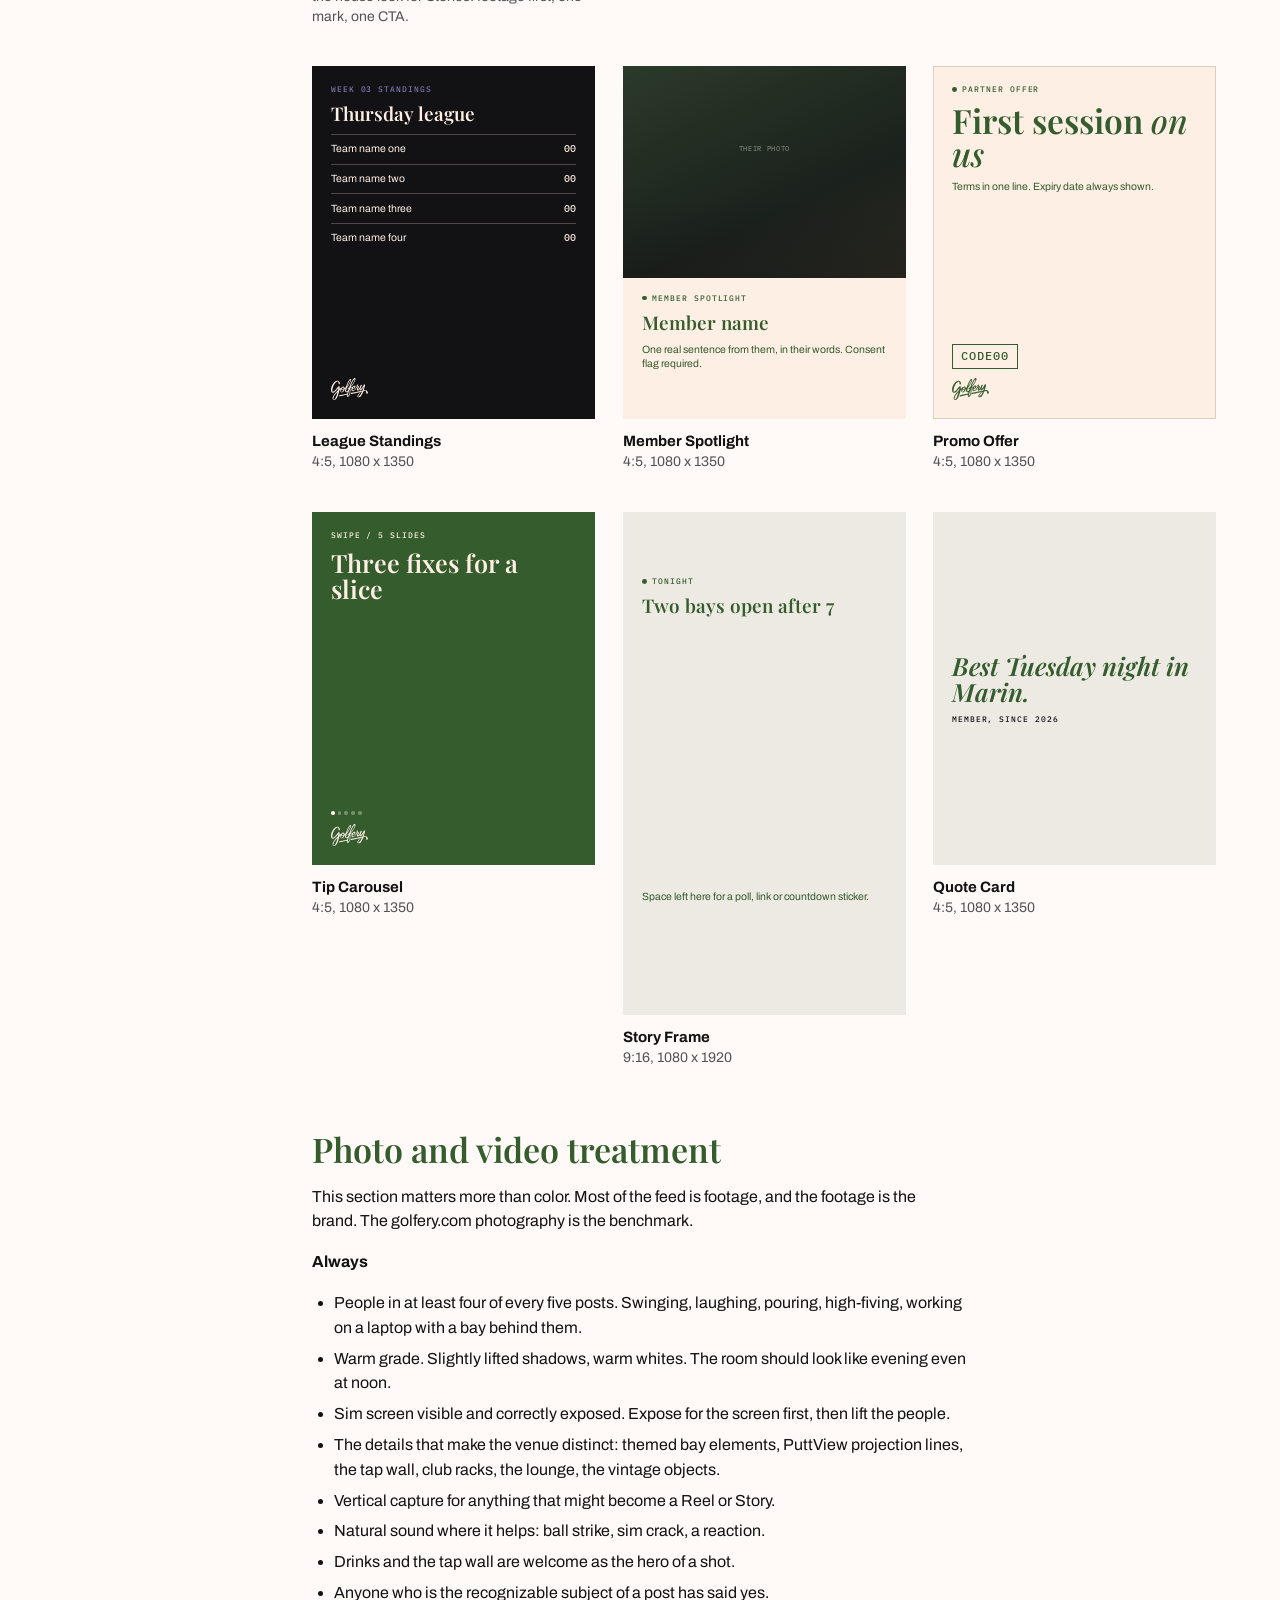
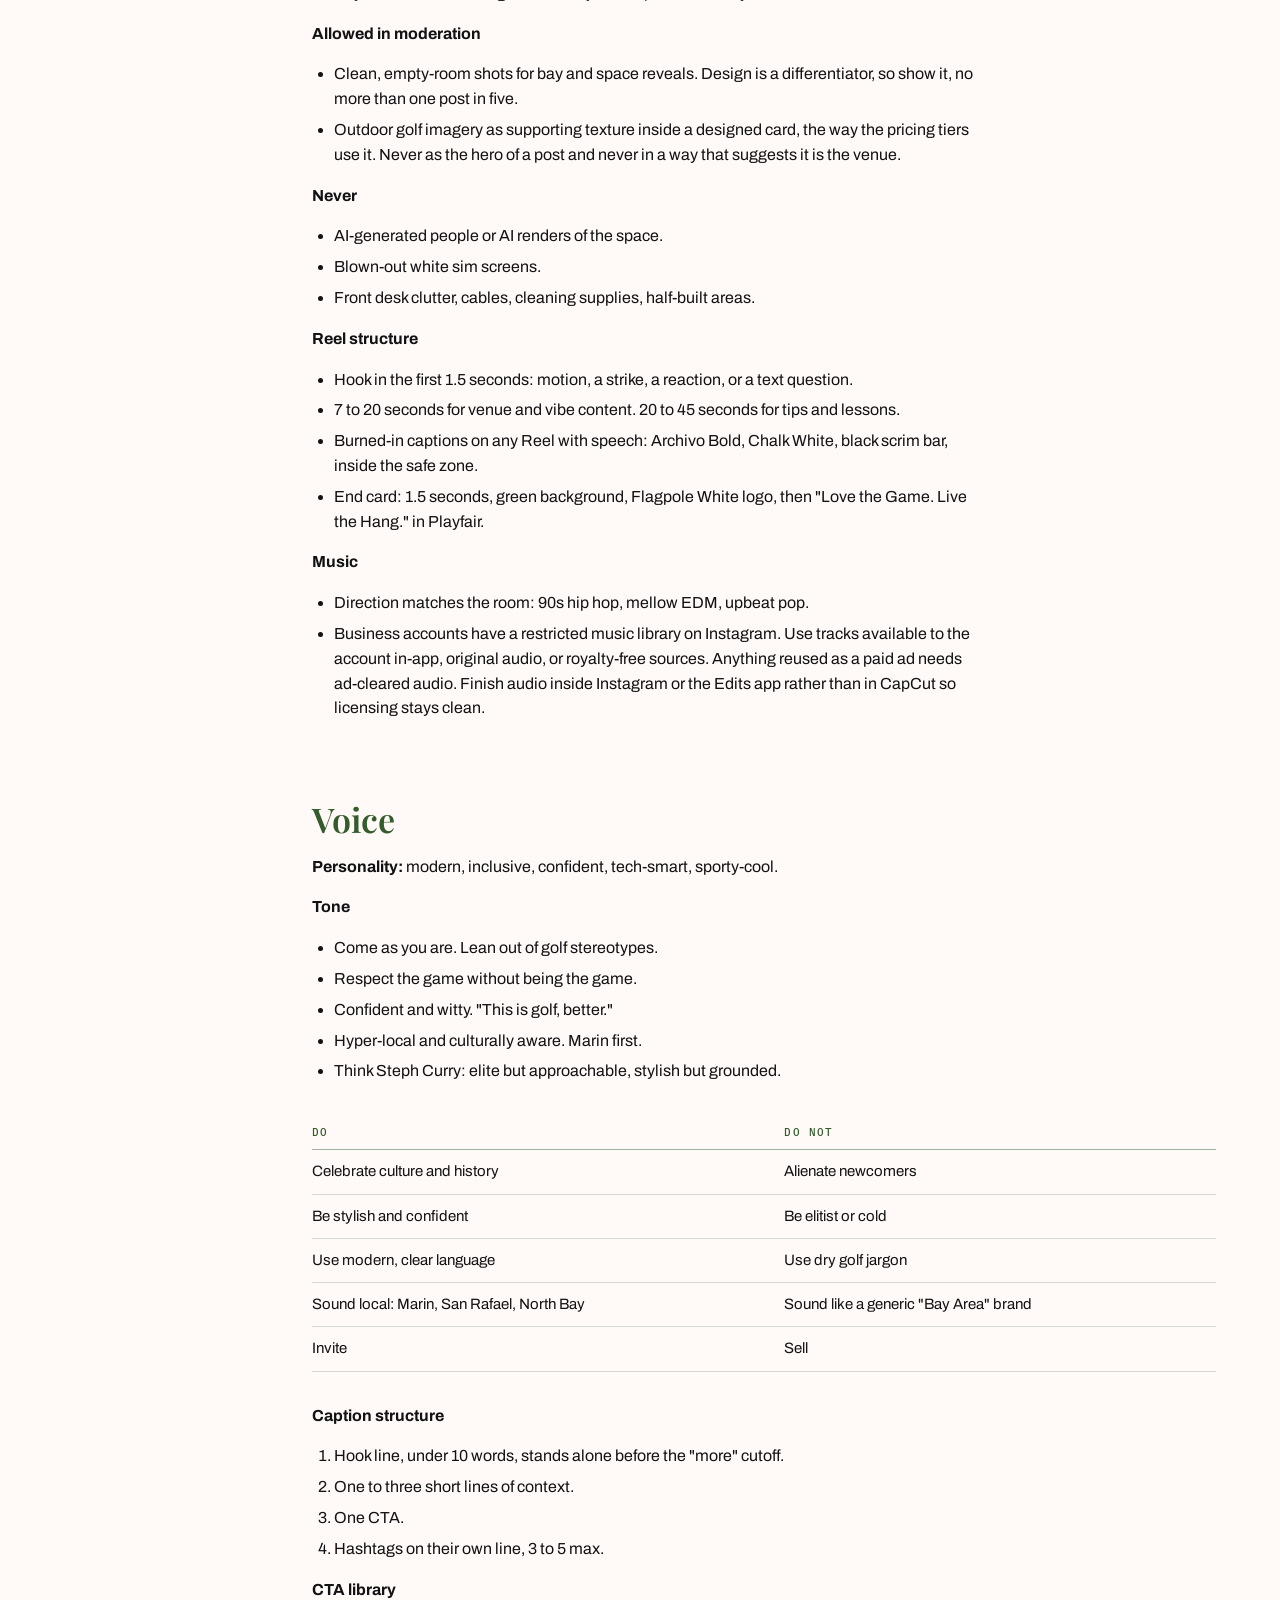
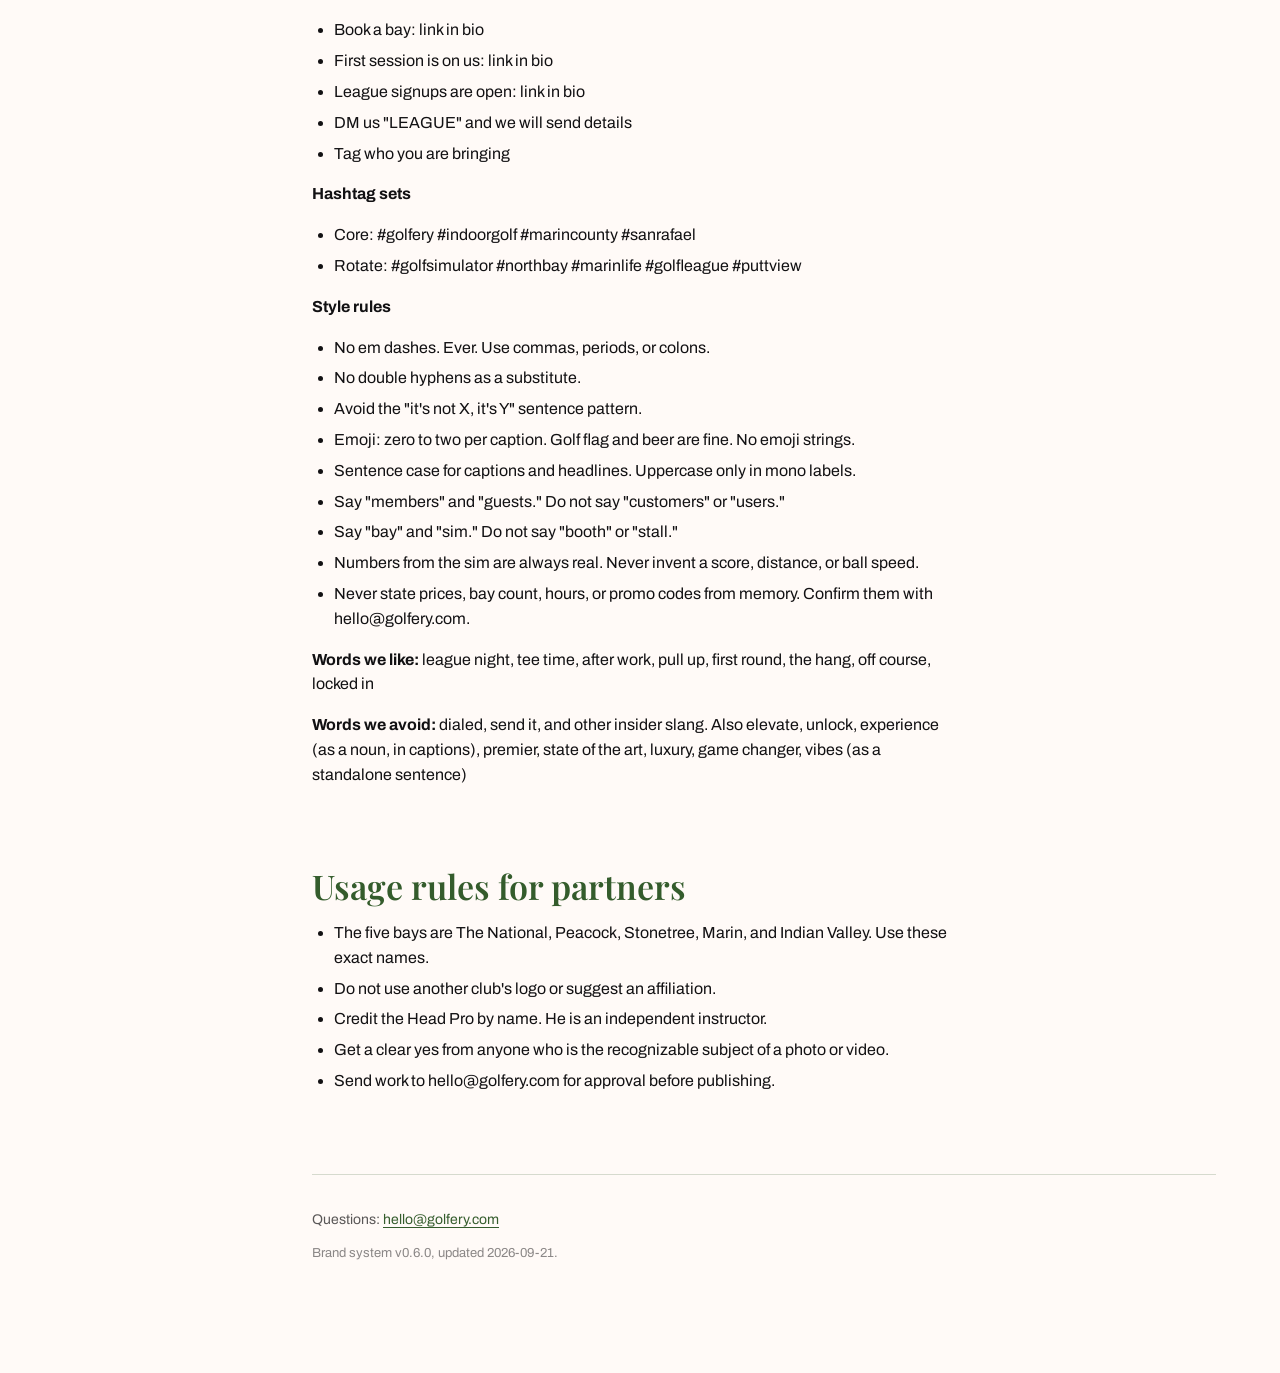
==== commit 53a61332: "Add the golfery.com favicon to the brand page Takes the icons the live site actually declares rather" ====
--- a/index.html
+++ b/index.html
@@ -4,7 +4,7 @@
   <meta charset="utf-8">
   <meta name="viewport" content="width=device-width, initial-scale=1">
   <title>The Golfery Brand System</title>
-  <meta name="description" content="Colors, type, logos, Instagram templates, photo rules and voice for The Golfery. Built for the team and for Claude.">
+  <meta name="description" content="Colors, type, logos, Instagram templates, photo direction and voice for The Golfery.">
   <meta name="robots" content="noindex">
   <link rel="preconnect" href="https://fonts.googleapis.com">
   <link rel="preconnect" href="https://fonts.gstatic.com" crossorigin>
@@ -22,12 +22,10 @@
       <span class="nav__sub">Brand system</span>
     </a>
     <div class="nav__scroll">
-      <p class="nav__group">Docs</p>
-      <a class="nav__item" href="AGENTS.md" target="_blank" rel="noopener">AGENTS.md</a>
-      <a class="nav__item" href="docs/brand-system.md" target="_blank" rel="noopener">brand-system.md</a>
-      <a class="nav__item" href="tokens/brand-tokens.json" target="_blank" rel="noopener">brand-tokens.json</a>
-      <a class="nav__item" href="facts.md" target="_blank" rel="noopener">facts.md</a>
-      <a class="nav__item" id="nav-github" href="#" target="_blank" rel="noopener" hidden>GitHub</a>
+      <p class="nav__group">Downloads</p>
+      <a class="nav__item" href="docs/brand-system.md" target="_blank" rel="noopener">Brand guide</a>
+      <a class="nav__item" href="tokens/brand-tokens.json" target="_blank" rel="noopener">Design tokens</a>
+      <a class="nav__item" href="assets/golfery-logos.zip" download>Logo pack</a>
 
       <p class="nav__group">Foundations</p>
       <a class="nav__item" href="#essence">Brand essence</a>
@@ -36,7 +34,7 @@
       <a class="nav__item" href="#pairings">Pairings</a>
       <a class="nav__item" href="#typography">Typography</a>
       <a class="nav__item" href="#logos">Logos</a>
-      <a class="nav__item" href="#patterns">Patterns from the site</a>
+      <a class="nav__item" href="#patterns">Design patterns</a>
       <a class="nav__item" href="#layout">Canvas and safe zones</a>
 
       <p class="nav__group">Instagram</p>
@@ -45,8 +43,7 @@
       <a class="nav__item" href="#voice">Voice</a>
 
       <p class="nav__group">Rules</p>
-      <a class="nav__item" href="#legal">Guardrails</a>
-      <a class="nav__item" href="#refusals">Refusal list</a>
+      <a class="nav__item" href="#legal">Usage rules</a>
     </div>
     <p class="nav__foot" id="nav-version"></p>
   </nav>
@@ -59,7 +56,7 @@
       <div class="hero__text">
         <p class="eyebrow eyebrow--dot" id="hero-eyebrow">Marin's social sports club</p>
         <h1>The Golfery <em>brand system</em></h1>
-        <p class="hero__lede">Everything needed to make an Instagram post that looks and sounds like us: the real colors, type, logo files, post templates, footage rules and voice. The page renders from the same two files Claude reads, so what you see here is what it builds with.</p>
+        <p class="hero__lede">Everything needed to make work that looks and sounds like The Golfery: colors, type, logo files, post templates, photo direction, and voice.</p>
         <dl class="hero__facts" id="hero-facts"></dl>
       </div>
       <div class="hero__frame" id="hero-frame" aria-label="Example event announcement post"></div>
@@ -110,15 +107,9 @@
         <p class="note" id="logo-desc"></p>
       </div>
       <div class="logo-grid" id="logo-grid"></div>
-      <div class="two-col">
-        <div>
-          <h3>Rules</h3>
-          <ul class="plain" id="logo-rules"></ul>
-        </div>
-        <div>
-          <h3>Do not use</h3>
-          <ul class="plain plain--no" id="logo-dont"></ul>
-        </div>
+      <div>
+        <h3>Rules</h3>
+        <ul class="plain" id="logo-rules"></ul>
       </div>
     </section>
 
@@ -144,10 +135,10 @@
     <section class="section md" id="photo"></section>
     <section class="section md" id="voice"></section>
     <section class="section md" id="legal"></section>
-    <section class="section md" id="refusals"></section>
 
     <footer class="foot">
-      <p>Edit <code>tokens/brand-tokens.json</code> or <code>docs/brand-system.md</code> in GitHub. Vercel redeploys this page on every push.</p>
+      <p>Questions: <a href="mailto:hello@golfery.com">hello@golfery.com</a></p>
+      <p class="foot__version" id="foot-version"></p>
     </footer>
   </main>
 </div>
